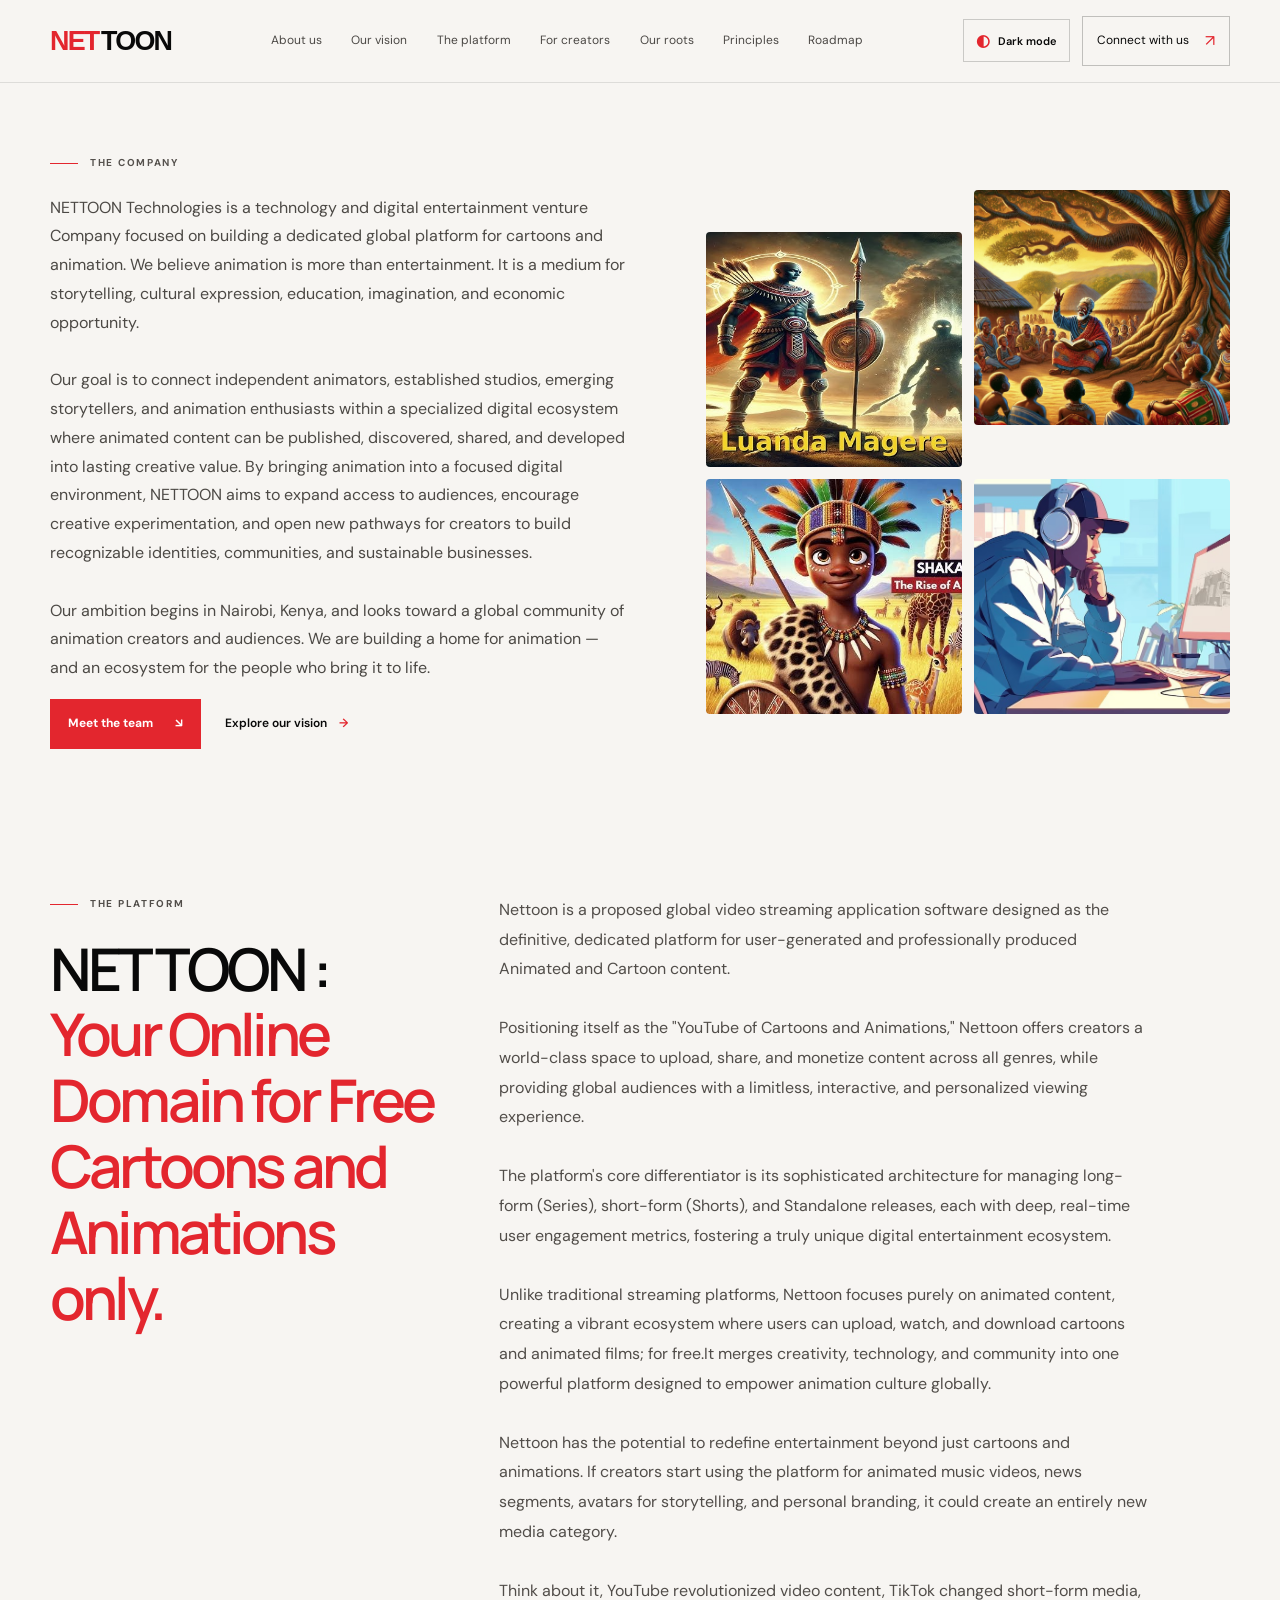
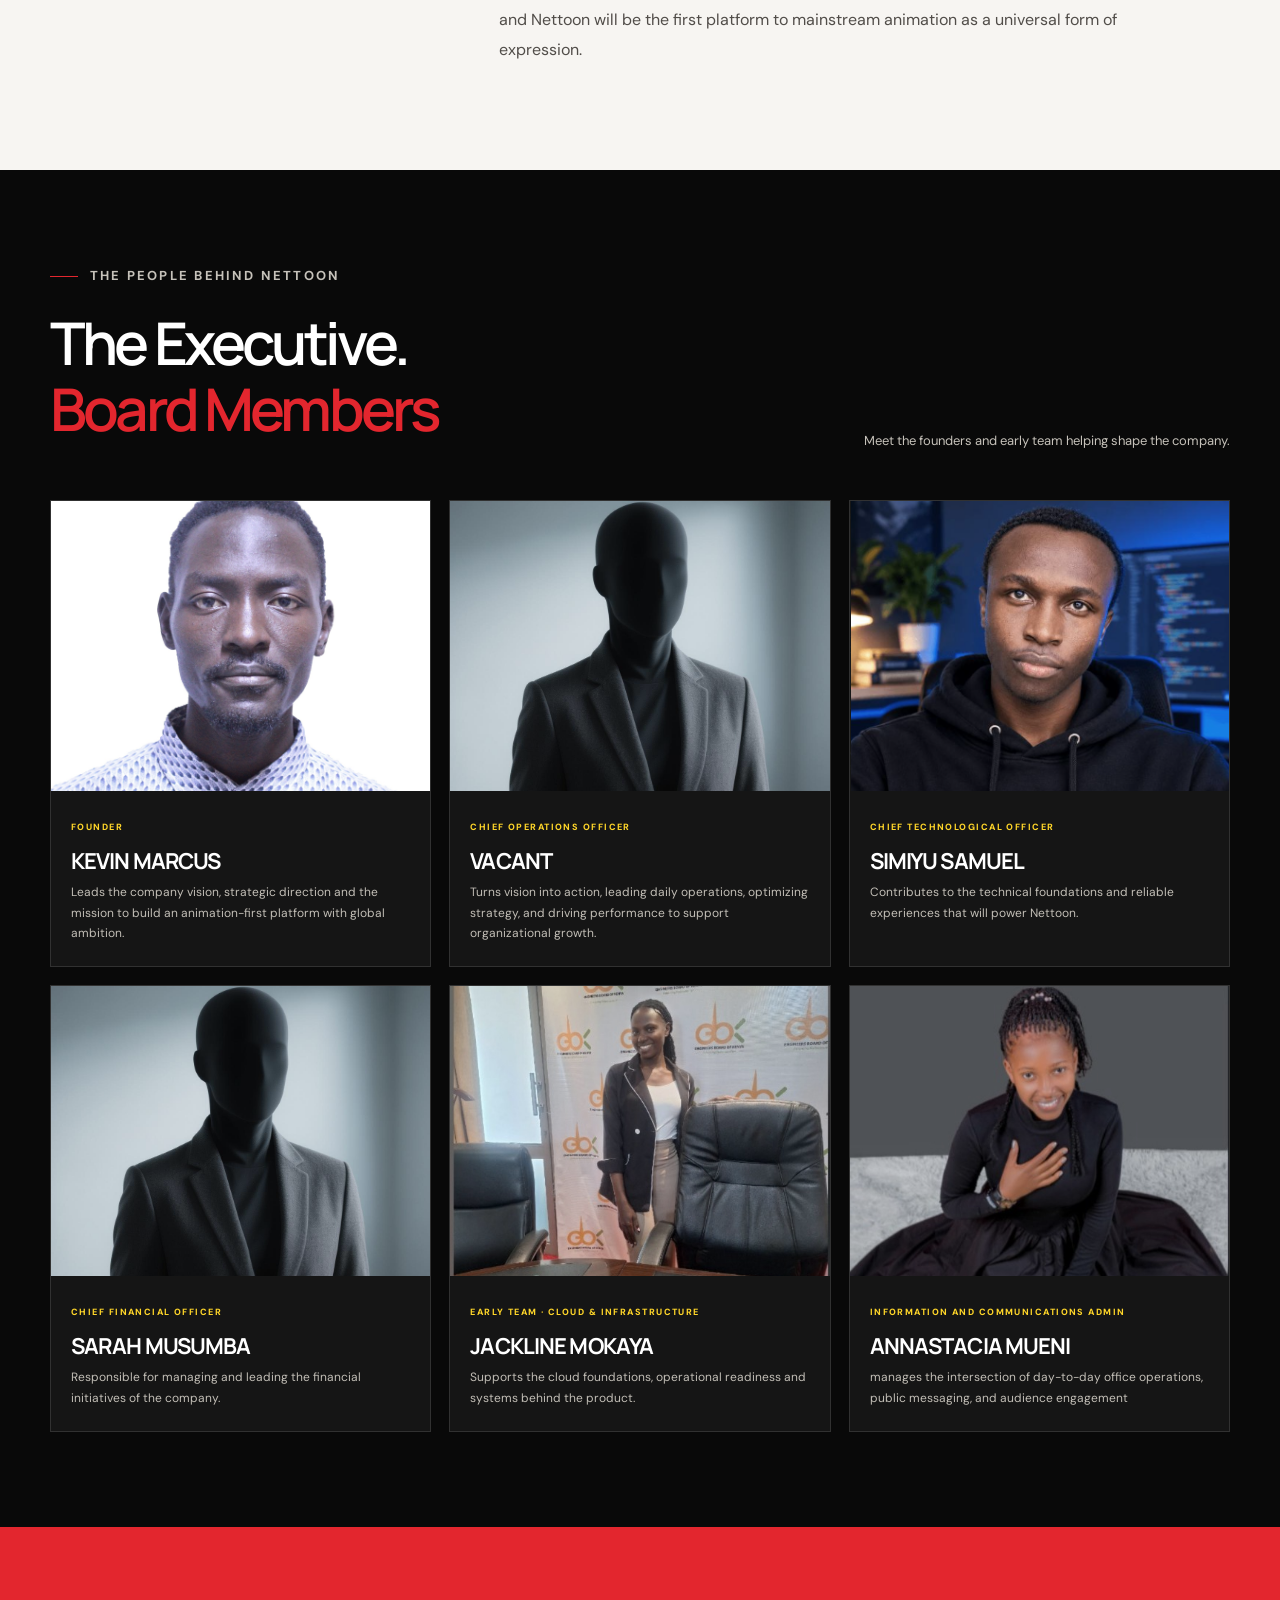
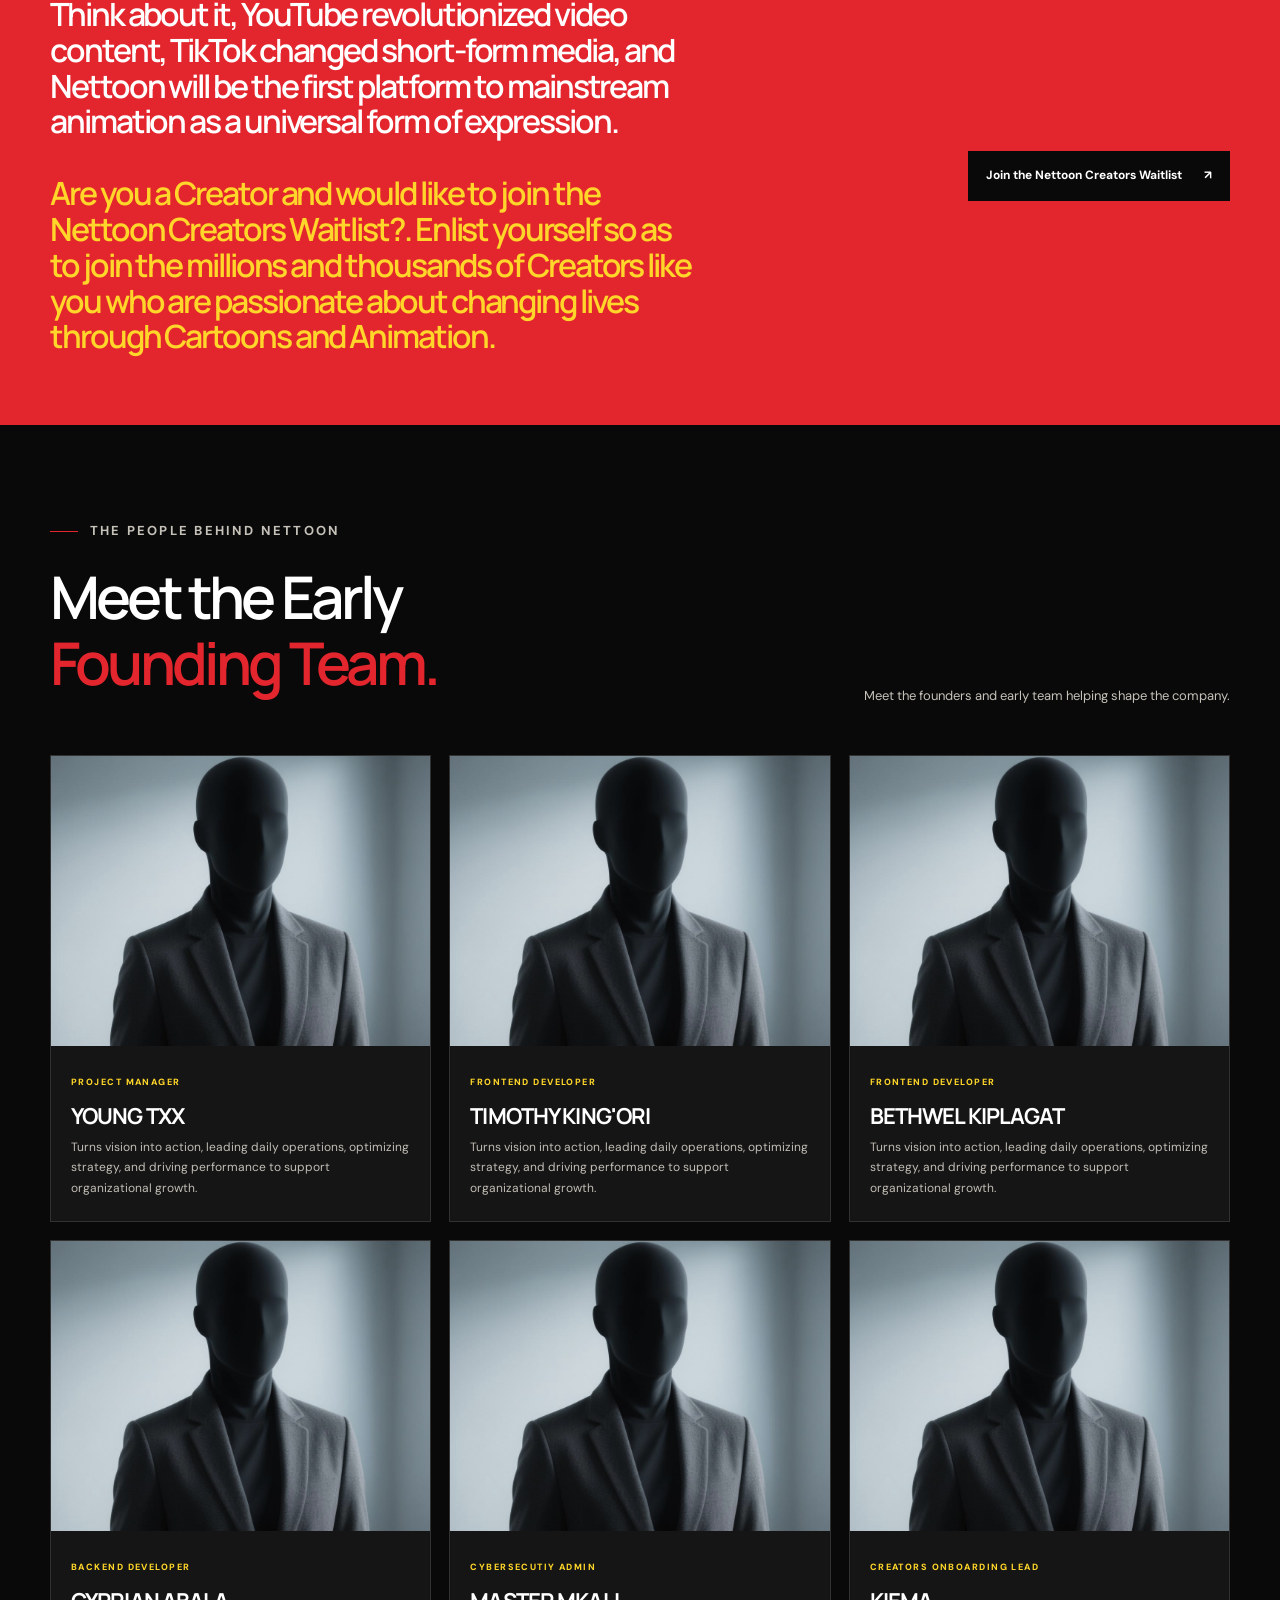
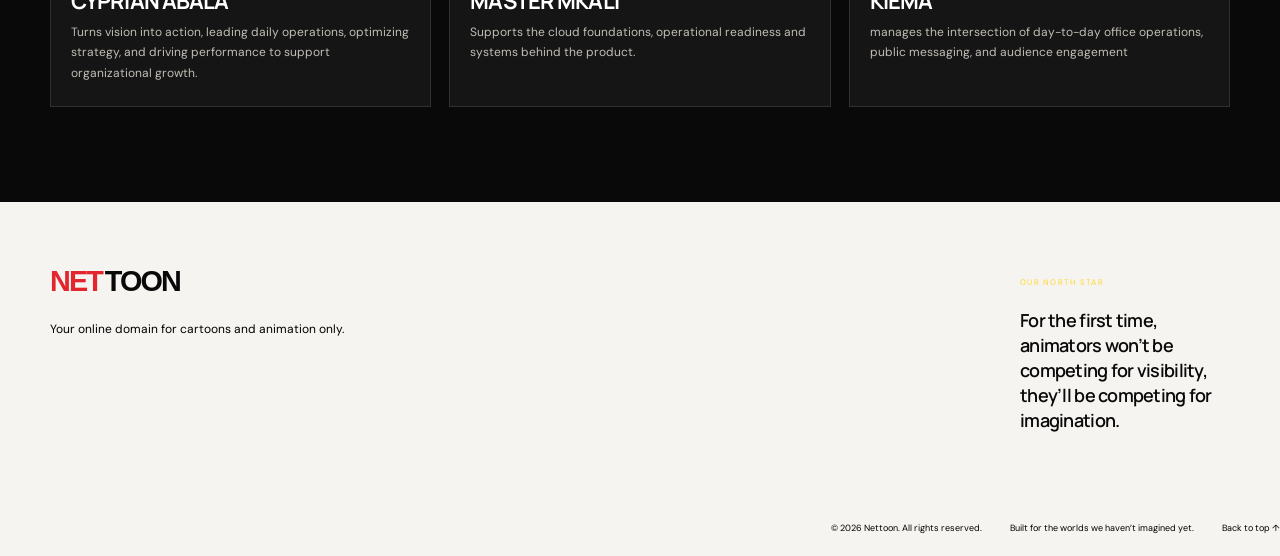
==== about.html @ fab8f6b6 "Add files via upload" ====
<!DOCTYPE html>
<html lang="en" data-theme="light">
<head>
    <meta charset="UTF-8">
    <meta name="viewport" content="width=device-width, initial-scale=1.0">
    <meta name="theme-color" content="#f7f5f2">

    <meta name="description" content="Meet Nettoon: an animation-first company founded in Nairobi, Kenya, with a global ambition and a team building a dedicated home for cartoons and animation.">

    <title>About Us — Nettoon</title>

    <link rel="preconnect" href="https://fonts.googleapis.com">
    <link rel="preconnect" href="https://fonts.gstatic.com" crossorigin>

    <link href="https://fonts.googleapis.com/css2?family=DM+Sans:wght@400;500;600;700&family=Manrope:wght@400;500;600;700;800&display=swap" rel="stylesheet">

    <link rel="stylesheet" href="styles.css">
    <script src="script.js" defer></script>
</head>

<body>

    <a class="skip-link" href="#main">Skip to content</a>

    <header class="site-header" id="top">
        <div class="container nav-wrap">


<a class="brand" href="index.html" aria-label="Nettoon home">
    <span class="brand-word">
        <span class="brand-net">NET</span><span class="brand-toon">TOON</span>
    </span>
</a>


            <button class="menu-toggle" type="button" aria-label="Open navigation" aria-expanded="false" aria-controls="primary-nav">
                <span></span>
                <span></span>
            </button>

            <nav class="primary-nav" id="primary-nav" aria-label="Main navigation">
                <a href="about.html">About us</a>
                <a href="vision.html">Our vision</a>
                <a href="platform.html">The platform</a>
                <a href="creators.html">For creators</a>
                <a href="roots.html">Our roots</a>
                <a href="principles.html">Principles</a>
                <a href="roadmap.html">Roadmap</a>
            </nav>

            <div class="nav-actions">
                <button class="theme-toggle" type="button" aria-label="Switch to dark mode" title="Switch theme">
                    <span class="theme-icon" aria-hidden="true">◐</span>
                    <span class="theme-label">Dark mode</span>
                </button>

                <a class="nav-cta" href="contact.html">
                    Connect with us <span aria-hidden="true">↗</span>
                </a>
            </div>

        </div>
    </header>

    <main id="main">

        <section class="about-hero">
            <div class="container about-hero-grid">

                <div>
                   <p class="eyebrow eyebrow-dark">
                        <span class="eyebrow-line"></span>The company
                    </p>

                    <h1 style="display:none">
                        NETTOON :
                        <em>Your Online Domain for Free Cartoons and Animations only.</em>
                    </h1>

                    <p class="about-hero-copy">
NETTOON Technologies is a technology and digital entertainment venture Company focused on building a dedicated
 global platform for cartoons and animation.

We believe animation is more than entertainment. It is a medium for storytelling, 
cultural expression, education, imagination, and economic opportunity.
<br><br>
Our goal is to connect independent animators, established studios, emerging storytellers,
 and animation enthusiasts within a specialized digital ecosystem where animated content
  can be published, discovered, shared, and developed into lasting creative value.

By bringing animation into a focused digital environment, NETTOON aims to expand access to
 audiences, encourage creative experimentation, and open new pathways for creators to build
  recognizable identities, communities, and sustainable businesses.
<br><br>
Our ambition begins in Nairobi, Kenya, and looks toward a global community of animation creators
 and audiences.

We are building a home for animation — and an ecosystem for the people who bring it to life.
                    </p>

                    <div class="hero-actions">
                        <a class="button button-primary" href="#team">
                            Meet the team <span aria-hidden="true">↘</span>
                        </a>

                        <a class="text-link" href="vision.html">
                            Explore our vision <span aria-hidden="true">→</span>
                        </a>
                    </div>
                </div>

                <div class="about-photo-mosaic" aria-label="Placeholder images representing the Nettoon team and creative community">

                    <img src="lwanda magere (1).png" alt="Mockup image of a collaborative team meeting">

                    <img src="12 (1).png" alt="Mockup image of creative teammates working together">

                    <img src="images (2).jpeg" alt="Mockup image of a team brainstorming">

                    <img src="IMG-20260404-WA0005.jpg" alt="Mockup image of a team discussion">

                    <span class="about-photo-label" style="display:none">Mockup imagery · replace before launch</span>
                </div>

            </div>
        </section>

        <section class="about-company">
            <div class="container about-company-grid">

                <div>
                    <p class="eyebrow eyebrow-dark">
                        <span class="eyebrow-line"></span>The platform
                    </p>

                  <h2>
                        NETTOON :
                        <em>Your Online Domain for Free Cartoons and Animations only.</em>
                    </h2>
                </div>

                <div>
                    <p class="about-hero-copy">
                        Nettoon is a proposed global video streaming application software designed as the definitive,
                         dedicated platform for user-generated and professionally produced Animated and Cartoon 
                         content.<br><br>
                        Positioning itself as the "YouTube of Cartoons and Animations," Nettoon offers creators 
                        a world-class space to upload, share, and monetize content across all genres, while providing 
                        global audiences with a limitless, interactive, and personalized viewing experience.
                         <br><br>
                        The platform's core differentiator is its sophisticated architecture for managing
                         long-form (Series), short-form (Shorts), and Standalone releases, each with deep,
                          real-time user engagement metrics, fostering a truly unique digital entertainment ecosystem.
                        <br><br>Unlike traditional streaming platforms, Nettoon focuses purely on animated content, 
                        creating a vibrant ecosystem where users can upload, watch, and download cartoons and
                         animated films; for free.It merges creativity, technology, and community into one 
                         powerful platform designed to empower animation culture globally.
                       <br><br>
                        Nettoon has the potential to redefine entertainment beyond just cartoons and animations. 
                        If creators start using the platform for animated music videos, news segments, avatars 
                        for storytelling, and personal branding, it could create an entirely new media category.
                       <br><br>
                        Think about it, YouTube revolutionized video content, TikTok changed short-form media, 
                        and Nettoon will be the first platform to mainstream animation as a universal form of expression.
                    </p>
                </div>

            </div>
        </section>

        <section class="team-section" id="team">
            <div class="container">

                <div class="team-heading">

                    <div>
                        <p class="eyebrow">
                            <span class="eyebrow-line"></span>The people behind Nettoon
                        </p>

                        <h2>
                            The Executive.<br>
                            <em>Board Members</em>
                        </h2>
                    </div>

                    <p>
                        Meet the founders and early team helping shape the company.</p>

                </div>

                <div class="team-grid">

                    <article class="team-card">
                        <img src="IMG-20260209-WA0003.jpg" alt="Placeholder portrait for the founder">

                        <div class="team-card-body">
                            <span class="team-role">Founder</span>
                            <h3>KEVIN MARCUS</h3>
                            <p>
                                Leads the company vision, strategic direction and the mission to build an animation-first platform with global ambition.
                            </p>
                        </div>
                    </article>

                    <article class="team-card">
                        <img src="WhatsApp Image 2026-10-09 at 16.56.58.jpeg" alt="Placeholder portrait for an early team member">

                        <div class="team-card-body">
                            <span class="team-role">CHIEF OPERATIONS OFFICER</span>
                            <h3>VACANT</h3>
                            <p>
                                Turns vision into action, leading daily operations, optimizing strategy, and driving performance to support organizational growth.
                            </p>
                        </div>
                    </article>

                    <article class="team-card">
                        <img src="Nasri.png" alt="Placeholder portrait for an early team member">

                        <div class="team-card-body">
                            <span class="team-role">CHIEF TECHNOLOGICAL OFFICER</span>
                            <h3>SIMIYU SAMUEL</h3>
                            <p>
                           Contributes to the technical foundations and reliable experiences that will power Nettoon.</p>
                        </div>
                    </article>

                    <article class="team-card">
                        <img src="WhatsApp Image 2026-10-09 at 16.56.58.jpeg" alt="Placeholder portrait for an early team member">

                        <div class="team-card-body">
                            <span class="team-role">CHIEF FINANCIAL OFFICER</span>
                            <h3>SARAH MUSUMBA</h3>
                            <p>
                        Responsible for managing and leading the financial initiatives of the company.
                            </p>
                        </div>
                    </article>

                    <article class="team-card">
                        <img src="JACKY.jpeg" alt="Placeholder portrait for an early team member">

                        <div class="team-card-body">
                            <span class="team-role">Early team · Cloud &amp; infrastructure</span>
                            <h3>JACKLINE MOKAYA</h3>
                            <p>
                                Supports the cloud foundations, operational readiness and systems behind the product.
                            </p>
                        </div>
                    </article>

                    <article class="team-card">
                        <img src="ANNASTACIA.jpeg" alt="Placeholder image for a future team member">

                        <div class="team-card-body">
                            <span class="team-role">Information and Communications Admin</span>
                            <h3>ANNASTACIA MUENI</h3>
                            <p>
                            manages the intersection of day-to-day office operations, public messaging, and audience engagement
                             </p>
                        </div>
                    </article>

                </div>

                <p class="team-placeholder-note" style="display:none">
                    Image note: all portrait and collaboration photos are illustrative mockups, not verified photos of Nettoon employees. Replace with approved headshots and biographies, and confirm each person's preferred public title before launch.
                </p>

            </div>
        </section>

        <section class="team-join">
            <div class="container team-join-inner">
                <h2>
                  Think about it, YouTube revolutionized video content,
                   TikTok changed short-form media, and Nettoon will be the first platform to 
                   mainstream animation as a universal form of expression.<br><br> <em>Are you a Creator and would like to join the Nettoon Creators Waitlist?. Enlist yourself so as to join the millions and thousands of Creators like you who are passionate about changing lives through Cartoons and Animation.
</em>
                </h2>

                <a class="button button-dark" href="https://docs.google.com/forms/d/e/1FAIpQLScem9PRuKMZUA6T-oplEKMrw1mG6Xohvdhzs8flEXtQyKen_Q/viewform?fbzx=-8311906572010516406l">
                    Join the Nettoon Creators Waitlist <span aria-hidden="true">↗</span>
                </a>
            </div>
        </section>


        <section class="team-section" id="team">
            <div class="container">

                <div class="team-heading">

                    <div>
                        <p class="eyebrow">
                            <span class="eyebrow-line"></span>The people behind Nettoon
                        </p>

                        <h2>
                            Meet the Early<br>
                            <em>Founding Team.</em>
                        </h2>
                    </div>

                    <p>
                        Meet the founders and early team helping shape the company.</p>

                </div>

                <div class="team-grid">

                    <article class="team-card">
                        <img src="WhatsApp Image 2026-10-09 at 16.56.58.jpeg" alt="Placeholder portrait for the founder">

                        <div class="team-card-body">
                            <span class="team-role">Project Manager</span>
                            <h3>YOUNG TXX</h3>
                            <p>
                                Turns vision into action, leading daily operations, optimizing strategy, and driving performance to support organizational growth.
                            </p>
                        </div>
                    </article>

                    <article class="team-card">
                        <img src="WhatsApp Image 2026-10-09 at 16.56.58.jpeg" alt="Placeholder portrait for an early team member">

                        <div class="team-card-body">
                            <span class="team-role">FRONTEND DEVELOPER</span>
                            <h3>TIMOTHY KING'ORI</h3>
                            <p>
                                Turns vision into action, leading daily operations, optimizing strategy, and driving performance to support organizational growth.
                            </p>
                        </div>
                    </article>

                  <article class="team-card">
                        <img src="WhatsApp Image 2026-10-09 at 16.56.58.jpeg" alt="Placeholder portrait for an early team member">

                        <div class="team-card-body">
                            <span class="team-role">FRONTEND DEVELOPER</span>
                            <h3>BETHWEL KIPLAGAT</h3>
                            <p>
                                Turns vision into action, leading daily operations, optimizing strategy, and driving performance to support organizational growth.
                            </p>
                        </div>
                    </article>

              <article class="team-card">
                        <img src="WhatsApp Image 2026-10-09 at 16.56.58.jpeg" alt="Placeholder portrait for an early team member">

                        <div class="team-card-body">
                            <span class="team-role">BACKEND DEVELOPER</span>
                            <h3>CYPRIAN ABALA</h3>
                            <p>
                                Turns vision into action, leading daily operations, optimizing strategy, and driving performance to support organizational growth.
                            </p>
                        </div>
                    </article>
                    </article>

                    <article class="team-card">
                        <img src="WhatsApp Image 2026-10-09 at 16.56.58.jpeg" alt="Placeholder portrait for an early team member">

                        <div class="team-card-body">
                            <span class="team-role">CYBERSECUTIY ADMIN</span>
                            <h3>MASTER MKALI</h3>
                            <p>
                                Supports the cloud foundations, operational readiness and systems behind the product.
                            </p>
                        </div>
                    </article>

                    <article class="team-card">
                        <img src="WhatsApp Image 2026-10-09 at 16.56.58.jpeg" alt="Placeholder image for a future team member">

                        <div class="team-card-body">
                            <span class="team-role">CREATORS ONBOARDING LEAD</span>
                            <h3>KIEMA</h3>
                            <p>
                            manages the intersection of day-to-day office operations, public messaging, and audience engagement
                             </p>
                        </div>
                    </article>

                </div>

                <p class="team-placeholder-note" style="display:none">
                    Image note: all portrait and collaboration photos are illustrative mockups, not verified photos of Nettoon employees. Replace with approved headshots and biographies, and confirm each person's preferred public title before launch.
                </p>

            </div>
        </section>

    </main>

    <footer class="site-footer">

        <div class="container footer-main">

            <div class="footer-brand-block">

  
<a class="brand brand-footer" href="index.html" aria-label="Nettoon home">
    <span class="brand-word">
        <span class="brand-net">NET</span><span class="brand-toon">TOON</span>
    </span>
</a>


                <p>Your online domain for cartoons and animation only.</p>

                <span class="footer-origin" style="display: none;">Made with ambition in Nairobi, Kenya.</span>

            </div>

     

            <div class="footer-note">
                <span class="footer-note-label">OUR NORTH STAR</span>
                <p>For the first time, animators won’t be competing for visibility,  
                    they’ll be competing for imagination.</p>
             
            </div>

        </div>

        <div class="container footer-bottom">
            <span>© <span id="year"></span> Nettoon. All rights reserved.</span>
            <span>Built for the worlds we haven’t imagined yet.</span>
            <a href="index.html#top">Back to top ↑</a>
        </div>

    </footer>

    <div class="toast" role="status" aria-live="polite" aria-atomic="true"></div>

</body>
</html>
---- styles.css ----
:root {
  --ink: #10110f;
  --ink-soft: #191a17;
  --paper: #f2efe8;
  --paper-deep: #e7e1d6;
  --white: #fbfaf7;
  --muted: #a7a69e;
  --muted-dark: #65645d;
  --clay: #b85f42;
  --clay-light: #d58a65;
  --ochre: #d4a95f;
  --line-dark: rgba(255,255,255,.14);
  --line-light: rgba(16,17,15,.17);
  --font-body: "DM Sans",Arial,sans-serif;
  --font-display: "Manrope",Arial,sans-serif;
  --container: 1180px;
}
* {
  box-sizing: border-box;
}
html {
  scroll-behavior: smooth;
  scroll-padding-top: 88px;
}
body {
  margin: 0;
  background: transparent;
  color: var(--white);
  font-family: var(--font-body);
  font-size: 16px;
  line-height: 1.65;
  -webkit-font-smoothing: antialiased;
}
body.menu-open {
  overflow: hidden;
}
a {
  color: inherit;
  text-decoration: none;
}
button {
  font: inherit;
  cursor: pointer;
}
::selection {
  background: var(--ochre);
  color: var(--ink);
}
.container {
  width: min(var(--container),calc(100% - 56px));
  margin-inline: auto;
}
.section {
  padding: 112px 0;
}
.section-shell {
  position: relative;
  overflow: hidden;
}
.skip-link {
  position: fixed;
  left: 16px;
  top: -80px;
  z-index: 1000;
  background: var(--ochre);
  color: var(--ink);
  padding: 10px 14px;
  border-radius: 4px;
}
.skip-link:focus {
  top: 16px;
}
.site-header {
  position: sticky;
  top: 0;
  z-index: 100;
  background: rgba(16,17,15,.92);
  backdrop-filter: blur(18px);
  border-bottom: 1px solid rgba(255,255,255,.09);
}
.nav-wrap {
  min-height: 82px;
  display: flex;
  align-items: center;
  justify-content: space-between;
  gap: 32px;
}
.brand {
  display: inline-flex;
  align-items: center;
  gap: 10px;
  flex-shrink: 0;
}
.brand-mark {
  width: 34px;
  height: 34px;
  border: 1px solid var(--ochre);
  color: var(--ochre);
  display: grid;
  place-items: center;
  font-family: var(--font-display);
  font-weight: 800;
  font-size: 18px;
  transform: rotate(-7deg);
  border-radius: 9px 2px 9px 2px;
}
.brand-mark span {
  transform: rotate(7deg);
}
.brand-word {
  font: 800 23px/1 var(--font-display);
  letter-spacing: -.08em;
}
.brand-word span {
  color: var(--ochre);
}
.primary-nav {
  display: flex;
  align-items: center;
  justify-content: center;
  gap: clamp(16px,2.3vw,34px);
}
.primary-nav a {
  color: #c8c7c0;
  font-size: 12px;
  transition: color .2s;
}
.primary-nav a:hover,.primary-nav a:focus-visible {
  color: var(--ochre);
}
.nav-cta {
  display: inline-flex;
  align-items: center;
  gap: 16px;
  padding: 11px 14px;
  border: 1px solid rgba(255,255,255,.23);
  font-size: 12px;
  white-space: nowrap;
  transition: background .2s,color .2s,border-color .2s;
}
.nav-cta span {
  color: var(--ochre);
  font-size: 16px;
}
.nav-cta:hover {
  background: var(--ochre);
  color: var(--ink);
  border-color: var(--ochre);
}
.nav-cta:hover span {
  color: var(--ink);
}
.menu-toggle {
  display: none;
}
.eyebrow {
  display: flex;
  align-items: center;
  gap: 12px;
  margin: 0 0 22px;
  color: #c5c3b9;
  font-size: 10px;
  font-weight: 700;
  letter-spacing: .17em;
  text-transform: uppercase;
}
.eyebrow-dark {
  color: #6c6b62;
}
.eyebrow-line {
  display: inline-block;
  width: 28px;
  height: 1px;
  background: var(--ochre);
}
h1,h2,h3,p {
  margin-top: 0;
}
h1,h2 {
  font-family: var(--font-display);
  letter-spacing: -.065em;
  font-weight: 600;
}
h1 {
  font-size: clamp(44px,6.2vw,82px);
  line-height: 1.06;
  margin-bottom: 24px;
  max-width: 760px;
}
h2 {
  font-size: clamp(36px,4.6vw,60px);
  line-height: 1.12;
  margin-bottom: 24px;
}
h1 em,h2 em {
  color: var(--ochre);
  font-style: normal;
}
.section-light h2 em,.section-paper h2 em {
  color: var(--clay);
}
.large-copy {
  font-size: clamp(18px,1.7vw,22px);
  line-height: 1.55;
  letter-spacing: -.025em;
}
.button {
  display: inline-flex;
  align-items: center;
  justify-content: center;
  gap: 22px;
  padding: 14px 18px;
  min-height: 50px;
  font-size: 12px;
  font-weight: 700;
  transition: transform .2s,background .2s,color .2s;
}
.button:hover {
  transform: translateY(-2px);
}
.button-primary {
  background: var(--ochre);
  color: var(--ink);
}
.button-primary:hover {
  background: #e0bb79;
}
.button-dark {
  background: var(--ink);
  color: var(--white);
}
.button-dark:hover {
  background: var(--clay);
}
.text-link {
  display: inline-flex;
  align-items: center;
  gap: 12px;
  font-size: 12px;
  font-weight: 600;
}
.text-link span {
  color: var(--ochre);
  transition: transform .2s;
}
.text-link:hover span {
  transform: translateX(4px);
}
.text-link-dark {
  color: var(--ink);
}
.text-link-dark span {
  color: var(--clay);
}
.underlined-link {
  display: inline-flex;
  gap: 24px;
  padding-bottom: 7px;
  border-bottom: 1px solid var(--ink);
  font-size: 12px;
  font-weight: 700;
}
.underlined-link span {
  color: var(--clay);
}
.hero {
  min-height: 690px;
  display: flex;
  align-items: center;
  background: var(--ink);
}
.hero-grid-pattern {
  position: absolute;
  inset: 0;
  pointer-events: none;
  opacity: .15;
  background-image: linear-gradient(rgba(255,255,255,.08) 1px,transparent 1px),linear-gradient(90deg,rgba(255,255,255,.08) 1px,transparent 1px);
  background-size: 80px 80px;
  mask-image: linear-gradient(90deg,black,transparent 85%);
}
.hero-layout {
  display: grid;
  grid-template-columns: 1.04fr .96fr;
  align-items: center;
  gap: 40px;
  padding-block: 88px 95px;
  position: relative;
  z-index: 1;
}
.hero-copy {
  position: relative;
  z-index: 2;
}
.hero-lede {
  max-width: 520px;
  color: #c0bfb7;
  font-size: 16px;
  line-height: 1.8;
  margin-bottom: 30px;
}
.hero-actions {
  display: flex;
  flex-wrap: wrap;
  align-items: center;
  gap: 24px;
}
.hero-footnote {
  display: flex;
  align-items: center;
  gap: 10px;
  color: #85857d;
  margin-top: 54px;
  font-size: 10px;
  letter-spacing: .04em;
}
.status-dot {
  width: 6px;
  height: 6px;
  border-radius: 50%;
  background: var(--ochre);
  box-shadow: 0 0 0 4px rgba(212,169,95,.12);
}
.footnote-divider {
  color: #4d4e47;
}
.hero-art {
  min-height: 470px;
  position: relative;
  isolation: isolate;
}
.art-orbit {
  position: absolute;
  border: 1px solid rgba(212,169,95,.2);
  border-radius: 50%;
  transform: rotate(-28deg);
}
.orbit-one {
  width: 420px;
  height: 230px;
  top: 95px;
  left: 10px;
}
.orbit-two {
  width: 350px;
  height: 440px;
  top: 10px;
  left: 50px;
  transform: rotate(37deg);
  border-color: rgba(255,255,255,.12);
}
.art-core {
  position: absolute;
  width: 116px;
  height: 116px;
  border-radius: 50%;
  background: var(--ochre);
  color: var(--ink);
  left: 42%;
  top: 38%;
  display: flex;
  flex-direction: column;
  justify-content: center;
  align-items: center;
  box-shadow: 0 0 0 18px rgba(212,169,95,.06),0 0 70px rgba(212,169,95,.13);
  z-index: 2;
}
.art-core span {
  font: 800 35px/.9 var(--font-display);
  letter-spacing: -.09em;
}
.art-core small {
  margin-top: 8px;
  font-size: 7px;
  line-height: 1.3;
  letter-spacing: .12em;
  text-align: center;
}
.art-card {
  position: absolute;
  width: 175px;
  height: 190px;
  padding: 13px;
  background: #24241f;
  border: 1px solid rgba(255,255,255,.15);
  box-shadow: 0 20px 50px rgba(0,0,0,.25);
}
.art-card-one {
  top: 15px;
  left: 0;
  transform: rotate(-8deg);
}
.art-card-two {
  top: 120px;
  right: 0;
  transform: rotate(7deg);
  background: #33312a;
}
.art-card-three {
  bottom: 15px;
  left: 20%;
  transform: rotate(4deg);
  background: #9b4d35;
}
.art-index {
  font-size: 8px;
  letter-spacing: .14em;
  color: #c8c5b9;
}
.art-card-label {
  position: absolute;
  left: 13px;
  bottom: 12px;
  font-size: 10px;
  font-weight: 600;
}
.shape-sun {
  width: 64px;
  height: 64px;
  border-radius: 50%;
  background: var(--clay-light);
  margin: 17px auto 0;
}
.shape-horizon {
  height: 32px;
  background: var(--ochre);
  clip-path: polygon(0 100%,0 70%,25% 15%,45% 65%,65% 5%,100% 70%,100% 100%);
  margin-top: -2px;
}
.shape-face {
  width: 78px;
  height: 83px;
  margin: 16px auto 0;
  border-radius: 45% 45% 38% 38%;
  background: #d9ad7a;
  position: relative;
  transform: rotate(-5deg);
}
.shape-face i {
  position: absolute;
  top: 31px;
  left: 22px;
  width: 5px;
  height: 7px;
  border-radius: 50%;
  background: #27251f;
}
.shape-face i:nth-child(2) {
  left: 52px;
}
.shape-face b {
  position: absolute;
  top: 51px;
  left: 33px;
  width: 17px;
  height: 7px;
  border-bottom: 2px solid #27251f;
  border-radius: 50%;
}
.shape-frame {
  width: 95px;
  height: 68px;
  margin: 16px auto 0;
  border: 1px solid rgba(255,255,255,.65);
  display: grid;
  place-items: center;
  background: rgba(16,17,15,.16);
}
.shape-frame span {
  font-size: 24px;
  color: var(--white);
}
.art-caption {
  position: absolute;
  bottom: -22px;
  left: 12px;
  display: flex;
  align-items: center;
  gap: 10px;
  font-size: 8px;
  letter-spacing: .15em;
  color: #89877d;
}
.caption-line {
  display: inline-block;
  height: 1px;
  width: 25px;
  background: var(--ochre);
}
.hero-bottom-rule {
  position: absolute;
  bottom: 0;
  left: 0;
  width: 100%;
  height: 1px;
  background: var(--line-dark);
}
.ticker {
  overflow: hidden;
  background: var(--ochre);
  color: var(--ink);
  white-space: nowrap;
}
.ticker-track {
  display: flex;
  justify-content: space-around;
  align-items: center;
  gap: 32px;
  min-width: max-content;
  padding: 13px 24px;
  font: 700 10px/1 var(--font-display);
  letter-spacing: .13em;
  text-transform: uppercase;
}
.ticker-track b {
  font-size: 16px;
  font-weight: 400;
}
.section-light {
  background: var(--paper);
  color: var(--ink);
}
.split-layout {
  display: grid;
  grid-template-columns: 1.05fr .95fr;
  gap: 100px;
  align-items: start;
}
.split-layout h2 {
  max-width: 580px;
}
.vision-copy {
  padding-top: 33px;
  color: #57564f;
}
.vision-copy .large-copy {
  color: var(--ink);
}
.vision-copy>p:not(.large-copy) {
  max-width: 490px;
  margin-bottom: 25px;
}
.vision-copy .underlined-link {
  margin-top: 10px;
}
.section-ink {
  background: var(--ink);
  color: var(--white);
}
.section-heading {
  margin-bottom: 50px;
}
.section-heading h2 {
  margin-bottom: 0;
}
.section-heading-row {
  display: flex;
  align-items: end;
  justify-content: space-between;
  gap: 60px;
}
.heading-aside {
  color: #a5a49b;
  max-width: 330px;
  font-size: 13px;
  line-height: 1.8;
  margin-bottom: 5px;
}
.platform-grid {
    display: grid;
    grid-template-columns: repeat(3, minmax(0, 1fr));
    column-gap: 24px;
    row-gap: 24px;
    border: none;
}
.platform-card {
  position: relative;
  padding: 28px 22px 26px;
  min-height: 390px;
  border-right: 1px solid var(--line-dark);
  display: flex;
  flex-direction: column;
  align-items: flex-start;
}
.platform-card:first-child {
  border-left: 1px solid var(--line-dark);
}
.card-number {
  color: var(--ochre);
  font-size: 10px;
  letter-spacing: .12em;
}
.card-graphic {
  position: relative;
  width: 100%;
  height: 132px;
  margin: 16px 0 23px;
  overflow: hidden;
}
.platform-card h3 {
  font: 600 20px/1.3 var(--font-display);
  letter-spacing: -.04em;
  margin-bottom: 12px;
}
.platform-card p {
  color: #a9a89f;
  font-size: 12px;
  line-height: 1.8;
  margin-bottom: 24px;
}
.card-tag {
  margin-top: auto;
  padding-top: 10px;
  border-top: 1px solid var(--line-dark);
  width: 100%;
  color: #c8c5b9;
  font-size: 9px;
  letter-spacing: .12em;
  text-transform: uppercase;
}
.graphic-discover {
  background: #23231f;
}
.graphic-ring {
  position: absolute;
  width: 120px;
  height: 120px;
  border: 1px solid var(--ochre);
  border-radius: 50%;
  left: 50%;
  top: 4px;
  transform: translateX(-50%);
}
.graphic-ring:before,.graphic-ring:after {
  content: "";
  position: absolute;
  border: 1px solid rgba(212,169,95,.55);
  border-radius: 50%;
  inset: 15px;
}
.graphic-ring:after {
  inset: 32px;
}
.graphic-dot {
  position: absolute;
  width: 18px;
  height: 18px;
  border-radius: 50%;
  background: var(--clay-light);
  left: 48%;
  top: 45%;
}
.graphic-line {
  position: absolute;
  width: 100px;
  height: 1px;
  background: rgba(255,255,255,.4);
  top: 50%;
  left: 10%;
  transform: rotate(-35deg);
}
.graphic-series {
  display: flex;
  gap: 7px;
  align-items: center;
  justify-content: center;
  background: #292923;
}
.graphic-series span {
  width: 24px;
  height: 82px;
  background: var(--clay);
  transform: skewY(-14deg);
}
.graphic-series span:nth-child(2) {
  height: 106px;
  background: var(--ochre);
}
.graphic-series span:nth-child(3) {
  height: 65px;
  background: #7f8b6c;
}
.graphic-series span:nth-child(4) {
  height: 92px;
  background: #c8b9a0;
}
.graphic-community {
  background: #23231f;
}
.community-node {
  position: absolute;
  width: 33px;
  height: 33px;
  border-radius: 50%;
  border: 1px solid var(--ochre);
  background: #35342b;
  z-index: 1;
}
.node-a {
  top: 15px;
  left: 18%;
}
.node-b {
  top: 65px;
  left: 45%;
  background: var(--clay);
  border-color: var(--clay-light);
}
.node-c {
  top: 18px;
  right: 14%;
}
.community-connector {
  position: absolute;
  top: 44px;
  left: 25%;
  width: 55%;
  height: 40px;
  border-top: 1px solid #827c66;
  border-left: 1px solid #827c66;
  border-right: 1px solid #827c66;
}
.graphic-create {
  background: #23231f;
}
.create-slab {
  position: absolute;
  width: 72px;
  height: 83px;
  border: 1px solid var(--ochre);
  transform: skewY(-28deg) rotate(20deg);
}
.slab-a {
  left: 13%;
  top: 17px;
  background: rgba(212,169,95,.13);
}
.slab-b {
  left: 34%;
  top: 29px;
  background: rgba(184,95,66,.42);
  border-color: var(--clay-light);
}
.slab-c {
  left: 55%;
  top: 40px;
  background: rgba(127,139,108,.25);
  border-color: #9aa184;
}
.section-note {
  margin: 18px 0 0;
  color: #77776f;
  font-size: 10px;
}
.section-paper {
  background: var(--paper);
  color: var(--ink);
}
.creator-layout {
  display: grid;
  grid-template-columns: .9fr 1.1fr;
  align-items: center;
  gap: 100px;
}
.creator-visual {
  min-height: 510px;
  position: relative;
  overflow: hidden;
  background: #d8d0c1;
  color: var(--ink);
  padding: 28px;
}
.creator-grid {
  position: absolute;
  inset: 0;
  opacity: .4;
  background-image: linear-gradient(rgba(16,17,15,.14) 1px,transparent 1px),linear-gradient(90deg,rgba(16,17,15,.14) 1px,transparent 1px);
  background-size: 35px 35px;
}
.creator-big-type {
  position: absolute;
  z-index: 1;
  left: 28px;
  top: 110px;
  font: 800 clamp(56px,6vw,88px)/.92 var(--font-display);
  letter-spacing: -.09em;
}
.creator-big-type span {
  color: var(--clay);
}
.creator-stamp {
  position: absolute;
  width: 130px;
  height: 130px;
  border: 1px solid var(--ink);
  border-radius: 50%;
  right: 24px;
  top: 30px;
  display: flex;
  flex-direction: column;
  align-items: center;
  justify-content: center;
  gap: 3px;
  transform: rotate(12deg);
  font-size: 8px;
  letter-spacing: .12em;
}
.creator-stamp b {
  color: var(--clay);
  font-size: 35px;
  font-weight: 400;
  line-height: 1.1;
}
.creator-bottom-label {
  position: absolute;
  bottom: 22px;
  left: 28px;
  font-size: 9px;
  font-weight: 700;
  letter-spacing: .14em;
}
.creator-copy .large-copy {
  color: var(--ink);
}
.creator-copy>p:not(.eyebrow) {
  color: #5c5b54;
}
.check-list {
  list-style: none;
  padding: 0;
  margin: 30px 0 32px;
  border-top: 1px solid var(--line-light);
}
.check-list li {
  display: flex;
  gap: 18px;
  padding: 12px 0;
  border-bottom: 1px solid var(--line-light);
  font-size: 12px;
  font-weight: 600;
}
.check-list li span {
  color: var(--clay);
  font-size: 10px;
}
.section-terracotta {
  background: var(--clay);
  color: var(--white);
}
.roots-layout {
  display: grid;
  grid-template-columns: 1fr .9fr;
  gap: 90px;
  align-items: center;
}
.roots-copy h2 em {
  color: #f0c98a;
}
.roots-copy>p:not(.eyebrow) {
  color: rgba(255,255,255,.82);
  max-width: 550px;
}
.roots-copy .large-copy {
  color: var(--white);
}
.roots-art {
  position: relative;
  min-height: 430px;
  overflow: hidden;
  background: #8e462f;
  border: 1px solid rgba(255,255,255,.22);
}
.roots-sun {
  position: absolute;
  width: 220px;
  height: 220px;
  border-radius: 50%;
  background: var(--ochre);
  top: 50px;
  left: 50%;
  transform: translateX(-50%);
}
.roots-pattern {
  position: absolute;
  width: 120%;
  height: 100px;
  left: -10%;
  border-block: 1px solid rgba(16,17,15,.6);
  background: repeating-linear-gradient(135deg,transparent 0 16px,rgba(16,17,15,.5) 17px 18px,transparent 19px 33px);
}
.pattern-one {
  top: 55px;
  transform: rotate(17deg);
}
.pattern-two {
  top: 165px;
  transform: rotate(-14deg);
}
.pattern-three {
  top: 265px;
  transform: rotate(8deg);
}
.roots-label {
  position: absolute;
  bottom: 18px;
  left: 18px;
  right: 18px;
  display: flex;
  gap: 12px;
  align-items: center;
  justify-content: center;
  padding-top: 12px;
  border-top: 1px solid rgba(255,255,255,.35);
  font-size: 9px;
  letter-spacing: .18em;
}
.roots-label i {
  color: var(--ochre);
  font-style: normal;
}
.principles-grid {
  display: grid;
  grid-template-columns: repeat(4,1fr);
  border-top: 1px solid var(--line-light);
  border-bottom: 1px solid var(--line-light);
}
.principle {
  padding: 26px 22px 25px 0;
  margin-right: 22px;
  border-right: 1px solid var(--line-light);
}
.principle:last-child {
  border-right: 0;
  margin-right: 0;
}
.principle-index {
  color: var(--clay);
  font-size: 9px;
  font-weight: 700;
  letter-spacing: .15em;
}
.principle h3 {
  font: 700 19px/1.3 var(--font-display);
  letter-spacing: -.04em;
  margin: 30px 0 12px;
}
.principle p {
  color: #5e5d56;
  font-size: 12px;
  line-height: 1.8;
  margin-bottom: 0;
}
.roadmap-layout {
  display: grid;
  grid-template-columns: .85fr 1.15fr;
  gap: 100px;
}
.roadmap-intro {
  color: #aaa99f;
  max-width: 390px;
  font-size: 14px;
  line-height: 1.85;
  margin-top: 30px;
}
.roadmap-list {
  border-top: 1px solid var(--line-dark);
}
.roadmap-list article {
  display: grid;
  grid-template-columns: 35px 1fr auto;
  gap: 20px;
  align-items: start;
  padding: 23px 0;
  border-bottom: 1px solid var(--line-dark);
}
.roadmap-step {
  color: var(--ochre);
  font-size: 10px;
  padding-top: 4px;
}
.roadmap-list h3 {
  font: 600 17px/1.4 var(--font-display);
  margin-bottom: 5px;
  letter-spacing: -.03em;
}
.roadmap-list p {
  color: #a6a59b;
  font-size: 12px;
  margin-bottom: 0;
}
.roadmap-state {
  color: #8e8d83;
  font-size: 8px;
  letter-spacing: .13em;
  padding-top: 6px;
  white-space: nowrap;
}
.roadmap-disclaimer {
  margin-top: 24px;
  color: #73736b;
  font-size: 10px;
}
.connect-layout {
  display: grid;
  grid-template-columns: 1fr .8fr;
  gap: 100px;
  align-items: center;
}
.connect-layout>div:first-child>p:not(.eyebrow) {
  max-width: 520px;
  color: #5c5b54;
}
.connect-panel {
  padding: 26px;
  border: 1px solid var(--line-light);
  background: rgba(255,255,255,.24);
}
.connect-panel-top {
  display: flex;
  justify-content: space-between;
  gap: 12px;
  padding-bottom: 15px;
  border-bottom: 1px solid var(--line-light);
  font-size: 8px;
  letter-spacing: .13em;
  color: #65645d;
}
.connect-panel>p:not(.small-note) {
  margin: 25px 0 16px;
  font-size: 13px;
  color: #5d5b54;
}
.contact-email {
  display: flex;
  justify-content: space-between;
  align-items: center;
  padding: 13px 0;
  border-bottom: 1px solid var(--ink);
  font: 700 clamp(18px,2vw,24px)/1.4 var(--font-display);
  letter-spacing: -.04em;
}
.contact-email span {
  color: var(--clay);
}
.small-note {
  font-size: 10px;
  line-height: 1.6;
  color: #77766e;
  margin: 14px 0 0;
}
.connect-rule {
  height: 1px;
  background: var(--line-light);
  margin: 26px 0 18px;
}
.site-footer {
  background: var(--ink);
  color: b;
  padding: 65px 0 20px;
}
.footer-main {
  display: grid;
  grid-template-columns: 1.4fr .65fr .65fr .9fr;
  gap: 50px;
  padding-bottom: 55px;
}
.brand-footer .brand-mark {
  width: 31px;
  height: 31px;
}
.brand-footer .brand-word {
  font-size: 21px;
}
.footer-brand-block>p {
  margin: 20px 0 7px;
  color:black;
  font-size: 12px;
}

html[data-theme="dark"] .footer-brand-block>p {
   color: #aaa99f;
}

.footer-origin {
  color:black;
  font-size: 10px;
}

html[data-theme="dark"] .footer-origin {
  color: #686960;
}


.footer-links-group {
  display: flex;
  flex-direction: column;
  align-items: flex-start;
  gap: 9px;
}
.footer-links-group h3 {
  margin: 4px 0 12px;
  color:black;
  font-size: 9px;
  font-weight: 700;
  letter-spacing: .16em;
  text-transform: uppercase;
}

html[data-theme="dark"] .footer-links-group h3  {
  color: #88877e;
}


.footer-links-group a {
  color:black;
  font-size: 11px;
  transition: color .2s;
}

html[data-theme="dark"] .footer-links-group a  {
  color: #c0bfb7;
}

.footer-links-group a:hover {
  color: var(--ochre);
}
.footer-note {
  position: relative;
  border-left: 1px solid var(--line-dark);
  padding-left: 24px;
}
.footer-note-label {
  color: black;
  font-size: 8px;
  letter-spacing: .16em;
}

html[data-theme="dark"] .footer-note-label {
  color: var(--ochre);
}

.footer-note p {
  max-width: 210px;
  margin: 14px 0;
  font: 600 18px/1.4 var(--font-display);
  letter-spacing: -.04em;
}
.footer-symbol {
  color: var(--clay-light);
  font-size: 22px;
}
.footer-bottom {
  display: flex;
  align-items: center;
  justify-content: space-between;
  gap: 20px;
  padding-top: 18px;
  border-top: 1px solid var(--line-dark);
  color: black;
  font-size: 9px;
}
.footer-bottom a {
  color: black;
}
.footer-bottom a:hover {
  color: var(--ochre);
}
.toast {
  position: fixed;
  right: 20px;
  bottom: 20px;
  z-index: 200;
  max-width: min(380px,calc(100vw - 40px));
  padding: 13px 16px;
  background: var(--ochre);
  color: var(--ink);
  font-size: 12px;
  font-weight: 600;
  box-shadow: 0 12px 30px rgba(0,0,0,.25);
  opacity: 0;
  transform: translateY(10px);
  pointer-events: none;
  transition: opacity .2s,transform .2s;
}
.toast.is-visible {
  opacity: 1;
  transform: translateY(0);
}
@media (max-width:1000px) {
  .primary-nav {
    gap: 16px;
  }
  .primary-nav a {
    font-size: 11px;
  }
  .hero-layout {
    gap: 20px;
  }
  .hero-art {
    transform: scale(.92);
    transform-origin: center;
  }
  .split-layout,.creator-layout,.roots-layout,.roadmap-layout,.connect-layout {
    gap: 55px;
  }
  .platform-card {
    padding-inline: 16px;
  }
  .platform-card h3 {
    font-size: 18px;
  }
  .footer-main {
    gap: 30px;
  }
}
@media (max-width:760px) {
  .container {
    width: min(100% - 36px,var(--container));
  }
  .section {
    padding: 78px 0;
  }
  .nav-wrap {
    min-height: 70px;
    gap: 14px;
  }
  .brand-word {
    font-size: 21px;
  }
  .nav-cta {
    margin-left: auto;
    padding: 9px 10px;
    gap: 8px;
    font-size: 10px;
  }
  .menu-toggle {
    display: flex;
    width: 38px;
    height: 38px;
    flex-direction: column;
    align-items: center;
    justify-content: center;
    gap: 6px;
    border: 1px solid var(--line-dark);
    background: transparent;
    color: white;
    order: 3;
  }
  .menu-toggle span {
    width: 16px;
    height: 1px;
    background: var(--white);
    transition: transform .2s;
  }
  .menu-toggle[aria-expanded=true] span:first-child {
    transform: translateY(3.5px) rotate(45deg);
  }
  .menu-toggle[aria-expanded=true] span:last-child {
    transform: translateY(-3.5px) rotate(-45deg);
  }
  .primary-nav {
    display: none;
    position: absolute;
    top: 69px;
    left: 0;
    right: 0;
    padding: 20px 22px 26px;
    background: #10110f;
    border-bottom: 1px solid var(--line-dark);
    flex-direction: column;
    align-items: stretch;
    gap: 0;
  }
  .primary-nav.is-open {
    display: flex;
  }
  .primary-nav a {
    padding: 13px 0;
    border-bottom: 1px solid var(--line-dark);
    font-size: 13px;
  }
  .hero {
    min-height: auto;
  }
  .hero-layout {
    grid-template-columns: 1fr;
    padding-block: 70px 55px;
  }
  h1 {
    font-size: clamp(42px,11vw,68px);
  }
  .hero-lede {
    font-size: 14px;
  }
  .hero-footnote {
    margin-top: 34px;
    flex-wrap: wrap;
  }
  .hero-art {
    min-height: 390px;
    width: 100%;
    max-width: 460px;
    margin: 5px auto 0;
    transform: scale(.88);
    transform-origin: top center;
    margin-bottom: -35px;
  }
  .split-layout,.creator-layout,.roots-layout,.roadmap-layout,.connect-layout {
    grid-template-columns: 1fr;
    gap: 30px;
  }
  .vision-copy {
    padding-top: 0;
  }
  .section-heading-row {
    display: block;
  }
  .heading-aside {
    margin-top: 22px;
  }
  .platform-grid {
    grid-template-columns: repeat(2,1fr);
  }
  .platform-card {
    min-height: 365px;
    border-bottom: 1px solid var(--line-dark);
  }
  .platform-card:nth-child(odd) {
    border-left: 1px solid var(--line-dark);
  }
  .platform-card:nth-child(even) {
    border-right: 1px solid var(--line-dark);
  }
  .platform-card:nth-child(3),.platform-card:nth-child(4) {
    border-bottom: 0;
  }
  .creator-visual {
    min-height: 400px;
  }
  .creator-big-type {
    font-size: clamp(58px,14vw,85px);
  }
  .roots-art {
    min-height: 350px;
  }
  .principles-grid {
    grid-template-columns: repeat(2,1fr);
  }
  .principle {
    min-height: 220px;
    padding: 22px 18px 22px 0;
    margin-right: 18px;
    border-bottom: 1px solid var(--line-light);
  }
  .principle:nth-child(2) {
    border-right: 0;
    margin-right: 0;
  }
  .principle:nth-child(3),.principle:nth-child(4) {
    border-bottom: 0;
  }
  .principle h3 {
    margin-top: 20px;
  }
  .roadmap-list article {
    grid-template-columns: 25px 1fr;
    gap: 12px;
  }
  .roadmap-state {
    grid-column: 2;
    padding-top: 0;
  }
  .footer-main {
    grid-template-columns: repeat(2,1fr);
    gap: 35px 25px;
  }
  .footer-brand-block {
    grid-column: 1/-1;
  }
  .footer-note {
    padding-left: 16px;
  }
  .footer-bottom {
    align-items: flex-start;
    flex-direction: column;
    gap: 8px;
  }
}
@media (max-width:420px) {
  .container {
    width: calc(100% - 28px);
  }
  .nav-cta {
    display: none;
  }
  .menu-toggle {
    margin-left: auto;
  }
  .hero-art {
    margin-left: -10px;
    width: calc(100% + 20px);
    transform: scale(.78);
    margin-bottom: -65px;
  }
  .hero-actions {
    align-items: flex-start;
    flex-direction: column;
    gap: 18px;
  }
  .platform-card {
    padding: 20px 12px;
    min-height: 370px;
  }
  .platform-card h3 {
    font-size: 16px;
  }
  .platform-card p {
    font-size: 11px;
  }
  .card-graphic {
    height: 105px;
  }
  .connect-panel {
    padding: 18px;
  }
  .connect-panel-top {
    flex-direction: column;
    gap: 4px;
  }
}
@media (prefers-reduced-motion:reduce) {
  *,*::before,*::after {
    scroll-behavior: auto !important;
    animation-duration: .01ms !important;
    animation-iteration-count: 1 !important;
    transition-duration: .01ms !important;
  }
}
/*NETTOON BRAND SYSTEM — light: red/black; dark: red/yellow*/
:root {
  --brand-red: #e3262e;
  --brand-yellow: #ffd629;
  --ink: #090909;
  --ink-soft: #171717;
  --paper: #f7f5f2;
  --paper-deep: #ece8e2;
  --white: #fffdf9;
  --muted: #77736f;
  --muted-dark: #484542;
  --clay: var(--brand-red);
  --clay-light: #ff5a5f;
  --ochre: var(--brand-red);
  --line-dark: rgba(255,255,255,.16);
  --line-light: rgba(0,0,0,.16);
  color-scheme: light;
}
body {
  background: transparent;
  color: #090909;
  transition: background .25s,color .25s;
}
.site-header {
  background: rgba(247,245,242,.94);
  border-bottom-color: rgba(0,0,0,.1);
}
.brand-mark {
  border-color: var(--brand-red);
  color: var(--brand-red);
}
.brand-word span {
  color: var(--brand-red);
}
.primary-nav a {
  color: #4b4845;
}
.primary-nav a:hover,.primary-nav a:focus-visible {
  color: var(--brand-red);
}
.nav-cta {
  border-color: rgba(0,0,0,.22);
}
.nav-cta span {
  color: var(--brand-red);
}
.nav-cta:hover {
  background: var(--brand-red);
  color: #fff;
}
.nav-cta:hover span {
  color: #fff;
}
.eyebrow {
  color: #55514d;
}
.eyebrow-dark {
  color: #55514d;
}
.eyebrow-line {
  background: var(--brand-red);
}
h1 em,h2 em,.section-light h2 em,.section-paper h2 em {
  color: var(--brand-red);
}
.button-primary {
  background: var(--brand-red);
  color: #fff;
}
.button-primary:hover {
  background: #c91820;
}
.button-dark {
  background: #090909;
  color: #fff;
}
.button-dark:hover {
  background: var(--brand-red);
}
.text-link span,.underlined-link span {
  color: var(--brand-red);
}
.hero {
  background: var(--paper);
  color: #090909;
}
.hero-grid-pattern {
  opacity: .09;
}
.hero-art .art-core {
  background: var(--brand-red);
}
.ticker {
  background: var(--brand-red);
  color: #fff;
}
.ticker b {
  color: var(--brand-yellow);
}
.section-ink {
  background: #090909;
  color: #fff;
}
.card-number,.card-tag {
  color: var(--brand-yellow);
}
.graphic-ring {
  border-color: var(--brand-red);
}
.graphic-dot {
  background: var(--brand-red);
}
.section-terracotta {
  background: var(--brand-red);
}
.roots-copy h2 em {
  color: var(--brand-yellow);
}
.roots-sun {
  background: var(--brand-yellow);
}
.roots-label i {
  color: var(--brand-yellow);
}
.principle-index,.check-list li span,.creator-big-type span,.creator-stamp b {
  color: var(--brand-red);
}
.site-footer {
  background: #090909;
}
.footer-note-label {
  color: var(--brand-yellow);
}
.footer-links-group a:hover,.footer-bottom a:hover {
  color: var(--brand-yellow);
}
.nav-actions {
  display: flex;
  align-items: center;
  gap: 12px;
}
.theme-toggle {
  display: inline-flex;
  align-items: center;
  gap: 8px;
  border: 1px solid rgba(0,0,0,.18);
  background: transparent;
  color: inherit;
  padding: 10px 12px;
  font: 600 11px var(--font-body);
  cursor: pointer;
  white-space: nowrap;
}
.theme-icon {
  font-size: 16px;
  color: var(--brand-red);
}
/*Dark mode: red and yellow accents against a near-black canvas.*/
html[data-theme="dark"] {
  color-scheme: dark;
  --ink: #090909;
  --ink-soft: #171717;
  --paper: #111110;
  --paper-deep: #1c1b19;
  --white: #f9f7ef;
  --muted: #b8b3a8;
  --muted-dark: #d0cabe;
  --clay: var(--brand-red);
  --clay-light: var(--brand-yellow);
  --ochre: var(--brand-yellow);
  --line-dark: rgba(255,255,255,.16);
  --line-light: rgba(255,255,255,.16);
}
html[data-theme="dark"] body {
  background: transparent;
  color: #f9f7ef;
}
html[data-theme="dark"] .site-header {
  background: rgba(9,9,9,.94);
  border-bottom-color: rgba(255,255,255,.1);
}
html[data-theme="dark"] .primary-nav a {
  color: #dedbd3;
}
html[data-theme="dark"] .primary-nav a:hover {
  color: var(--brand-yellow);
}
html[data-theme="dark"] .nav-cta {
  border-color: rgba(255,255,255,.25);
}
html[data-theme="dark"] .nav-cta span {
  color: var(--brand-yellow);
}
html[data-theme="dark"] .nav-cta:hover {
  background: var(--brand-red);
  color: #fff;
}
html[data-theme="dark"] .theme-toggle {
  border-color: rgba(255,255,255,.25);
  color: #f9f7ef;
}
html[data-theme="dark"] .theme-icon {
  color: var(--brand-yellow);
}
html[data-theme="dark"] .hero {
  background: #111110;
  color: #f9f7ef;
}
html[data-theme="dark"] .hero-grid-pattern {
  opacity: .22;
}
html[data-theme="dark"] .hero h1 em,html[data-theme="dark"] h2 em,html[data-theme="dark"] .section-light h2 em,html[data-theme="dark"] .section-paper h2 em {
  color: var(--brand-yellow);
}
html[data-theme="dark"] .section-light,html[data-theme="dark"] .section-paper {
  background: #151514;
  color: #f9f7ef;
}
html[data-theme="dark"] .vision-copy,html[data-theme="dark"] .creator-copy>p:not(.eyebrow) {
  color: #c4c0b7;
}
html[data-theme="dark"] .vision-copy .large-copy,html[data-theme="dark"] .creator-copy .large-copy {
  color: #fff;
}
html[data-theme="dark"] .eyebrow,html[data-theme="dark"] .eyebrow-dark {
  color: #d0cabe;
}
html[data-theme="dark"] .eyebrow-line {
  background: var(--brand-yellow);
}
html[data-theme="dark"] .underlined-link {
  border-color: #f9f7ef;
}
html[data-theme="dark"] .underlined-link span,html[data-theme="dark"] .text-link span {
  color: var(--brand-yellow);
}
html[data-theme="dark"] .button-primary {
  background: var(--brand-red);
  color: #fff;
}
html[data-theme="dark"] .button-dark {
  background: var(--brand-yellow);
  color: #090909;
}
html[data-theme="dark"] .ticker {
  background: var(--brand-red);
  color: #fff;
}
html[data-theme="dark"] .ticker b {
  color: var(--brand-yellow);
}
html[data-theme="dark"] .section-ink {
  background: #080808;
  color: #fff;
}
html[data-theme="dark"] .card-number,html[data-theme="dark"] .card-tag {
  color: var(--brand-yellow);
}
html[data-theme="dark"] .section-terracotta {
  background: #17100f;
  color: #fff;
  border-block: 1px solid rgba(227,38,46,.55);
}
html[data-theme="dark"] .roots-copy h2 em {
  color: var(--brand-yellow);
}
html[data-theme="dark"] .roots-art {
  background: #2a1112;
  border-color: rgba(255,214,41,.35);
}
html[data-theme="dark"] .roots-sun {
  background: var(--brand-yellow);
}
html[data-theme="dark"] .principle-index,html[data-theme="dark"] .check-list li span,html[data-theme="dark"] .creator-big-type span {
  color: var(--brand-yellow);
}
html[data-theme="dark"] .creator-visual {
  background: #242321;
  color: #fff;
}
html[data-theme="dark"] .creator-grid {
  background-image: linear-gradient(rgba(255,255,255,.1) 1px,transparent 1px),linear-gradient(90deg,rgba(255,255,255,.1) 1px,transparent 1px);
}
html[data-theme="dark"] .creator-stamp {
  border-color: #fff;
}
html[data-theme="dark"] .site-footer {
  background: #050505;
}
html[data-theme="dark"] .footer-note-label,html[data-theme="dark"] .footer-symbol {
  color: var(--brand-yellow);
}
html[data-theme="dark"] .menu-toggle {
  border-color: rgba(255,255,255,.2);
}
html[data-theme="dark"] .menu-toggle span {
  background: #fff;
}
html[data-theme="dark"] .primary-nav.is-open {
  background: #090909;
}
/*Dedicated section pages reuse the existing design language.*/
.subpage-hero {
  padding: clamp(70px,10vw,130px) 0 55px;
  background: var(--paper);
  color: var(--ink);
  border-bottom: 1px solid var(--line-light);
}
.subpage-hero .eyebrow {
  color: var(--muted-dark);
}
.subpage-hero h1 {
  max-width: 900px;
}
.subpage-hero .hero-lede {
  max-width: 690px;
  color: var(--muted-dark);
  font-size: clamp(16px,1.7vw,21px);
  line-height: 1.75;
}
.subpage-main .section {
  padding-top: 70px;
}
.subpage-back {
  display: inline-flex;
  gap: 10px;
  margin-top: 25px;
  color: var(--brand-red);
  font-size: 12px;
  font-weight: 700;
}
.subpage-intro {
  max-width: 760px;
  color: var(--muted-dark);
  font-size: 16px;
  line-height: 1.9;
}
.subpage-cards {
  display: grid;
  grid-template-columns: repeat(3,1fr);
  gap: 18px;
  margin-top: 35px;
}
.subpage-card {
  border: 1px solid var(--line-light);
  padding: 25px;
  min-height: 175px;
}
.subpage-card span {
  display: block;
  color: var(--brand-red);
  font-size: 10px;
  letter-spacing: .15em;
  margin-bottom: 22px;
}
.subpage-card h3 {
  font-size: 20px;
}
.subpage-card p {
  font-size: 13px;
  line-height: 1.8;
  color: var(--muted-dark);
}
html[data-theme="dark"] .subpage-hero {
  background: #111110;
  color: #fff;
  border-color: var(--line-dark);
}
html[data-theme="dark"] .subpage-hero .eyebrow,html[data-theme="dark"] .subpage-hero .hero-lede {
  color: #cbc6bb;
}
html[data-theme="dark"] .subpage-back {
  color: var(--brand-yellow);
}
html[data-theme="dark"] .subpage-card span {
  color: var(--brand-yellow);
}
@media (max-width:760px) {
  .nav-actions {
    gap: 7px;
  }
  .theme-label {
    display: none;
  }
  .theme-toggle {
    padding: 9px 10px;
  }
  .nav-cta {
    font-size: 10px;
  }
  .subpage-cards {
    grid-template-columns: 1fr;
  }
  .subpage-card {
    min-height: unset;
  }
}
/*NETTOON BRAND SYSTEM — light: red/black; dark: red/yellow*/
:root {
  --brand-red: #e3262e;
  --brand-yellow: #ffd629;
  --ink: #090909;
  --ink-soft: #171717;
  --paper: #f7f5f2;
  --paper-deep: #ece8e2;
  --white: #fffdf9;
  --muted: #77736f;
  --muted-dark: #484542;
  --clay: var(--brand-red);
  --clay-light: #ff5a5f;
  --ochre: var(--brand-red);
  --line-dark: rgba(255,255,255,.16);
  --line-light: rgba(0,0,0,.16);
  color-scheme: light;
}
body {
  background: var(--paper);
  color: #090909;
  transition: background .25s,color .25s;
}
.site-header {
  background: rgba(247,245,242,.94);
  border-bottom-color: rgba(0,0,0,.1);
}
.brand-mark {
  border-color: var(--brand-red);
  color: var(--brand-red);
}
.brand-word span {
  color: var(--brand-red);
}
.primary-nav a {
  color: #4b4845;
}
.primary-nav a:hover,.primary-nav a:focus-visible {
  color: var(--brand-red);
}
.nav-cta {
  border-color: rgba(0,0,0,.22);
}
.nav-cta span {
  color: var(--brand-red);
}
.nav-cta:hover {
  background: var(--brand-red);
  color: #fff;
}
.nav-cta:hover span {
  color: #fff;
}
.eyebrow {
  color: #55514d;
}
.eyebrow-dark {
  color: #55514d;
}
.eyebrow-line {
  background: var(--brand-red);
}
h1 em,h2 em,.section-light h2 em,.section-paper h2 em {
  color: var(--brand-red);
}
.button-primary {
  background: var(--brand-red);
  color: #fff;
}
.button-primary:hover {
  background: #c91820;
}
.button-dark {
  background: #090909;
  color: #fff;
}
.button-dark:hover {
  background: var(--brand-red);
}
.text-link span,.underlined-link span {
  color: var(--brand-red);
}
.hero {
  background: var(--paper);
  color: #090909;
}
.hero-grid-pattern {
  opacity: .09;
}
.hero-art .art-core {
  background: var(--brand-red);
}
.ticker {
  background: var(--brand-red);
  color: #fff;
}
.ticker b {
  color: var(--brand-yellow);
}
.section-ink {
  background: #090909;
  color: #fff;
}
.card-number,.card-tag {
  color: var(--brand-yellow);
}
.graphic-ring {
  border-color: var(--brand-red);
}
.graphic-dot {
  background: var(--brand-red);
}
.section-terracotta {
  background: var(--brand-red);
}
.roots-copy h2 em {
  color: var(--brand-yellow);
}
.roots-sun {
  background: var(--brand-yellow);
}
.roots-label i {
  color: var(--brand-yellow);
}
.principle-index,.check-list li span,.creator-big-type span,.creator-stamp b {
  color: var(--brand-red);
}
.site-footer {
 background: rgba(247,245,242,.94);
  border-bottom-color: rgba(0,0,0,.1);
}
.footer-note-label {
  color: var(--brand-yellow);
}
.footer-links-group a:hover,.footer-bottom a:hover {
  color: var(--brand-yellow);
}
.nav-actions {
  display: flex;
  align-items: center;
  gap: 12px;
}
.theme-toggle {
  display: inline-flex;
  align-items: center;
  gap: 8px;
  border: 1px solid rgba(0,0,0,.18);
  background: transparent;
  color: inherit;
  padding: 10px 12px;
  font: 600 11px var(--font-body);
  cursor: pointer;
  white-space: nowrap;
}
.theme-icon {
  font-size: 16px;
  color: var(--brand-red);
}
/*Dark mode: red and yellow accents against a near-black canvas.*/
html[data-theme="dark"] {
  color-scheme: dark;
  --ink: #090909;
  --ink-soft: #171717;
  --paper: #111110;
  --paper-deep: #1c1b19;
  --white: #f9f7ef;
  --muted: #b8b3a8;
  --muted-dark: #d0cabe;
  --clay: var(--brand-red);
  --clay-light: var(--brand-yellow);
  --ochre: var(--brand-yellow);
  --line-dark: rgba(255,255,255,.16);
  --line-light: rgba(255,255,255,.16);
}
html[data-theme="dark"] body {
  background: #111110;
  color: #f9f7ef;
}
html[data-theme="dark"] .site-header {
  background: rgba(9,9,9,.94);
  border-bottom-color: rgba(255,255,255,.1);
}
html[data-theme="dark"] .primary-nav a {
  color: #dedbd3;
}
html[data-theme="dark"] .primary-nav a:hover {
  color: var(--brand-yellow);
}
html[data-theme="dark"] .nav-cta {
  border-color: rgba(255,255,255,.25);
}
html[data-theme="dark"] .nav-cta span {
  color: var(--brand-yellow);
}
html[data-theme="dark"] .nav-cta:hover {
  background: var(--brand-red);
  color: #fff;
}
html[data-theme="dark"] .theme-toggle {
  border-color: rgba(255,255,255,.25);
  color: #f9f7ef;
}
html[data-theme="dark"] .theme-icon {
  color: var(--brand-yellow);
}
html[data-theme="dark"] .hero {
  background: #111110;
  color: #f9f7ef;
}
html[data-theme="dark"] .hero-grid-pattern {
  opacity: .22;
}
html[data-theme="dark"] .hero h1 em,html[data-theme="dark"] h2 em,html[data-theme="dark"] .section-light h2 em,html[data-theme="dark"] .section-paper h2 em {
  color: var(--brand-yellow);
}
html[data-theme="dark"] .section-light,html[data-theme="dark"] .section-paper {
  background: #151514;
  color: #f9f7ef;
}
html[data-theme="dark"] .vision-copy,html[data-theme="dark"] .creator-copy>p:not(.eyebrow) {
  color: #c4c0b7;
}
html[data-theme="dark"] .vision-copy .large-copy,html[data-theme="dark"] .creator-copy .large-copy {
  color: #fff;
}
html[data-theme="dark"] .eyebrow,html[data-theme="dark"] .eyebrow-dark {
  color: #d0cabe;
}
html[data-theme="dark"] .eyebrow-line {
  background: var(--brand-yellow);
}
html[data-theme="dark"] .underlined-link {
  border-color: #f9f7ef;
}
html[data-theme="dark"] .underlined-link span,html[data-theme="dark"] .text-link span {
  color: var(--brand-yellow);
}
html[data-theme="dark"] .button-primary {
  background: var(--brand-red);
  color: #fff;
}
html[data-theme="dark"] .button-dark {
  background: var(--brand-yellow);
  color: #090909;
}
html[data-theme="dark"] .ticker {
  background: var(--brand-red);
  color: #fff;
}
html[data-theme="dark"] .ticker b {
  color: var(--brand-yellow);
}
html[data-theme="dark"] .section-ink {
  background: #080808;
  color: #fff;
}
html[data-theme="dark"] .card-number,html[data-theme="dark"] .card-tag {
  color: var(--brand-yellow);
}
html[data-theme="dark"] .section-terracotta {
  background: #17100f;
  color: #fff;
  border-block: 1px solid rgba(227,38,46,.55);
}
html[data-theme="dark"] .roots-copy h2 em {
  color: var(--brand-yellow);
}
html[data-theme="dark"] .roots-art {
  background: #2a1112;
  border-color: rgba(255,214,41,.35);
}
html[data-theme="dark"] .roots-sun {
  background: var(--brand-yellow);
}
html[data-theme="dark"] .principle-index,html[data-theme="dark"] .check-list li span,html[data-theme="dark"] .creator-big-type span {
  color: var(--brand-yellow);
}
html[data-theme="dark"] .creator-visual {
  background: #242321;
  color: #fff;
}
html[data-theme="dark"] .creator-grid {
  background-image: linear-gradient(rgba(255,255,255,.1) 1px,transparent 1px),linear-gradient(90deg,rgba(255,255,255,.1) 1px,transparent 1px);
}
html[data-theme="dark"] .creator-stamp {
  border-color: #fff;
}
html[data-theme="dark"] .site-footer {
  background: black;
}
html[data-theme="dark"] .footer-note-label,html[data-theme="dark"] .footer-symbol {
  color: var(--brand-yellow);
}
html[data-theme="dark"] .menu-toggle {
  border-color: rgba(255,255,255,.2);
}
html[data-theme="dark"] .menu-toggle span {
  background: #fff;
}
html[data-theme="dark"] .primary-nav.is-open {
  background: #090909;
}
/*Dedicated section pages reuse the existing design language.*/
.subpage-hero {
  padding: clamp(70px,10vw,130px) 0 55px;
  background: var(--paper);
  color: var(--ink);
  border-bottom: 1px solid var(--line-light);
}
.subpage-hero .eyebrow {
  color: var(--muted-dark);
}
.subpage-hero h1 {
  max-width: 900px;
}
.subpage-hero .hero-lede {
  max-width: 690px;
  color: var(--muted-dark);
  font-size: clamp(16px,1.7vw,21px);
  line-height: 1.75;
}
.subpage-main .section {
  padding-top: 70px;
}
.subpage-back {
  display: inline-flex;
  gap: 10px;
  margin-top: 25px;
  color: var(--brand-red);
  font-size: 12px;
  font-weight: 700;
}
.subpage-intro {
  max-width: 760px;
  color: var(--muted-dark);
  font-size: 16px;
  line-height: 1.9;
}
.subpage-cards {
  display: grid;
  grid-template-columns: repeat(3,1fr);
  gap: 18px;
  margin-top: 35px;
}
.subpage-card {
  border: 1px solid var(--line-light);
  padding: 25px;
  min-height: 175px;
}
.subpage-card span {
  display: block;
  color: var(--brand-red);
  font-size: 10px;
  letter-spacing: .15em;
  margin-bottom: 22px;
}
.subpage-card h3 {
  font-size: 20px;
}
.subpage-card p {
  font-size: 13px;
  line-height: 1.8;
  color: var(--muted-dark);
}
html[data-theme="dark"] .subpage-hero {
  background: #111110;
  color: #fff;
  border-color: var(--line-dark);
}
html[data-theme="dark"] .subpage-hero .eyebrow,html[data-theme="dark"] .subpage-hero .hero-lede {
  color: #cbc6bb;
}
html[data-theme="dark"] .subpage-back {
  color: var(--brand-yellow);
}
html[data-theme="dark"] .subpage-card span {
  color: var(--brand-yellow);
}
@media (max-width:760px) {
  .nav-actions {
    gap: 7px;
  }
  .theme-label {
    display: none;
  }
  .theme-toggle {
    padding: 9px 10px;
  }
  .nav-cta {
    font-size: 10px;
  }
  .subpage-cards {
    grid-template-columns: 1fr;
  }
  .subpage-card {
    min-height: unset;
  }
}
/*Nettoon wordmark: Net in red; toon in black (light) / yellow (dark).*/
.brand-word {
  color: var(--ink) !important;
  display: inline-flex;
  letter-spacing: -.08em;
}
.brand-word .brand-net {
  color: var(--brand-red) !important;
}
.brand-word .brand-toon {
  color: #090909 !important;
}
html[data-theme="dark"] .brand-word .brand-net {
  color: var(--brand-red) !important;
}
html[data-theme="dark"] .brand-word .brand-toon {
  color: var(--brand-yellow) !important;
}
/*About Us and image-led content*/
.about-hero {
  padding: clamp(72px,1vw,130px) 0 76px;
  background:var(--paper);
  color: #090909;
  position: relative;
  overflow: hidden;
}
.about-hero .about-hero-grid {
  display: grid;
  grid-template-columns: 1.05fr .95fr;
  gap: clamp(32px,6vw,90px);
  align-items: center;
}
.about-hero h1 {
  max-width: 800px;
}
.about-hero h1 em {
  color: var(--brand-red);
}
.about-hero-copy {
  max-width: 650px;
  color: #4c4945;
  font-size: 16px;
  line-height: 1.8;
}
.about-photo-mosaic {
  display: grid;
  grid-template-columns: 1fr 1fr;
  gap: 12px;
  position: relative;
}
.about-photo-mosaic img {
  width: 100%;
  height: 235px;
  object-fit: cover;
  display: block;
  border-radius: 4px;
  filter: saturate(.82);
}
.about-photo-mosaic img:first-child {
  margin-top: 42px;
}
.about-photo-mosaic img:last-child {
  margin-top: -34px;
}
.about-photo-label {
  position: absolute;
  bottom: 14px;
  left: 14px;
  background: var(--brand-red);
  color: #fff;
  padding: 10px 13px;
  font-size: 10px;
  letter-spacing: .12em;
  text-transform: uppercase;
  font-weight: 800;
}
.about-company {
  background: var(--paper);
  color: #090909;
  padding: 70px 0 90px;
}
.about-company-grid {
  display: grid;
  grid-template-columns: .7fr 1.3fr;
  gap: 55px;
}
.about-company-grid p {
  line-height: 1.85;
  color: #514d49;
}
.about-company-grid .large-copy {
  font-size: clamp(20px,2.4vw,29px);
  line-height: 1.45;
  color: #111;
}
.team-section {
  padding: 95px 0;
  background: #090909;
  color: #fff;
}
.team-heading {
  display: flex;
  align-items: end;
  justify-content: space-between;
  gap: 28px;
  margin-bottom: 35px;
}
.team-heading p {
  max-width: 450px;
  color: #c6c2ba;
  line-height: 1.7;
  font-size: 13px;
}
.team-grid {
  display: grid;
  grid-template-columns: repeat(3,minmax(0,1fr));
  gap: 18px;
}
.team-card {
  background: #151515;
  border: 1px solid rgba(255,255,255,.12);
  overflow: hidden;
  border-radius: 0px;
}
.team-card img {
  display: block;
  width: 100%;
  height: 290px;
  object-fit: cover;
  object-position: center 35%;
  background: #272727;
  filter: saturate(.82);
}
.team-card-body {
  padding: 21px 20px 23px;
}
.team-card .team-role {
  color: var(--brand-yellow);
  font-size: 9px;
  font-weight: 800;
  letter-spacing: .16em;
  text-transform: uppercase;
}
.team-card h3 {
  margin: 9px 0 8px;
  font: 700 22px/1.2 var(--font-display);
  letter-spacing: -.04em;
}
.team-card p {
  margin: 0;
  color: #c2beb6;
  font-size: 12px;
  line-height: 1.7;
}
.team-placeholder-note {
  margin-top: 24px;
  color: #a6a199;
  font-size: 11px;
  line-height: 1.7;
}
.team-join {
  padding: 70px 0;
  background: var(--brand-red);
  color: #fff;

}
.team-join-inner {
  display: flex;
  align-items: center;
  justify-content: space-between;
  gap: 28px;
}
.team-join h2 {
  max-width: 650px;
  margin: 0;
  font-size: 2rem;
}
.team-join h2 em {
  color: var(--brand-yellow);
}
html[data-theme="dark"] .about-hero,html[data-theme="dark"] .about-company {
  background: #111110;
  color: #f9f7ef;
}
html[data-theme="dark"] .about-hero-copy,html[data-theme="dark"] .about-company-grid p {
  color: #c4c0b7;
}
html[data-theme="dark"] .about-company-grid .large-copy {
  color: #fff;
}
@media (max-width:760px) {
  .about-hero .about-hero-grid,.about-company-grid {
    grid-template-columns: 1fr;
    gap: 30px;
  }
  .about-photo-mosaic img {
    height: 190px;
  }
  .team-grid {
    grid-template-columns: repeat(2,minmax(0,1fr));
  }
  .team-card img {
    height: 230px;
  }
  .team-heading,.team-join-inner {
    align-items: flex-start;
    flex-direction: column;
  }
  .team-section {
    padding: 72px 0;
  }
}
@media (max-width:480px) {
  .team-grid {
    grid-template-columns: 1fr;
  }
  .team-card img {
    height: 320px;
  }
  .about-photo-mosaic img {
    height: 155px;
  }
}
/*Photo-led editorial imagery added across company subpages*/
.card-photo {
  width: 100%;
  height: 150px;
  margin: 16px 0 22px;
  overflow: hidden;
  background: #252522;
  position: relative;
}
.card-photo img {
  width: 100%;
  height: 100%;
  object-fit: cover;
  display: block;
  transition: transform .55s ease;
  filter: saturate(.86);
}
.platform-card:hover .card-photo img {
  transform: scale(1.045);
}
.card-photo figcaption,.feature-photo figcaption,.strip-photo figcaption {
  position: absolute;
  left: 0;
  right: 0;
  bottom: 0;
  padding: 28px 12px 10px;
  background: linear-gradient(transparent,rgba(0,0,0,.72));
  color: #fff;
  font-size: 9px;
  letter-spacing: .07em;
  text-transform: uppercase;
}
.platform-photo-strip {
  display: grid;
  grid-template-columns: 1fr 1fr 1fr;
  gap: 14px;
  margin-top: 28px;
}
.strip-photo {
  height: 210px;
  position: relative;
  overflow: hidden;
  margin: 0;
  background: #222;
}
.strip-photo img {
  width: 100%;
  height: 100%;
  object-fit: cover;
  display: block;
  filter: saturate(.85);
  transition: transform .6s ease;
}
.strip-photo:hover img {
  transform: scale(1.04);
}
.editorial-photo-section {
  background: var(--paper);
  color: var(--ink);
}
.editorial-photo-layout {
  display: grid;
  grid-template-columns: .82fr 1.18fr;
  gap: clamp(32px,7vw,100px);
  align-items: center;
}
.editorial-photo-copy h2 {
  font: 700 clamp(30px,4vw,52px)/1.08 var(--font-display);
  letter-spacing: -.055em;
  margin: 18px 0;
}
.editorial-photo-copy .large-copy {
  max-width: 520px;
  font-size: 16px;
  line-height: 1.85;
  color: var(--muted-dark);
}
.editorial-photo {
  height: clamp(300px,39vw,500px);
  margin: 0;
  position: relative;
  overflow: hidden;
  background: #ddd;
}
.editorial-photo img {
  width: 100%;
  height: 100%;
  object-fit: cover;
  display: block;
  filter: saturate(.88);
}
.editorial-photo figcaption {
  position: absolute;
  bottom: 0;
  left: 0;
  right: 0;
  color: white;
  padding: 44px 20px 18px;
  background: linear-gradient(transparent,rgba(0,0,0,.68));
  font-size: 10px;
  letter-spacing: .1em;
  text-transform: uppercase;
}
html[data-theme="dark"] .editorial-photo-section {
  background: #111110;
  color: #f7f5f2;
}
html[data-theme="dark"] .editorial-photo-copy .large-copy {
  color: #cbc6bb;
}
@media (max-width:760px) {
  .platform-photo-strip {
    grid-template-columns: 1fr 1fr;
  }
  .strip-photo {
    height: 170px;
  }
  .strip-photo:last-child {
    display: none;
  }
  .editorial-photo-layout {
    grid-template-columns: 1fr;
    gap: 26px;
  }
  .editorial-photo {
    height: 300px;
  }
  .card-photo {
    height: 120px;
  }
}
@media (prefers-reduced-motion:reduce) {
  .card-photo img,.strip-photo img {
    transition: none;
  }
}


/* NETTOON WORDMARK */
.site-header .brand {
    display: inline-flex;
    align-items: center;
    flex-shrink: 0;
    gap: 0;
    text-decoration: none;
}

.site-header .brand-word {
    display: inline-flex;
    align-items: baseline;
    white-space: nowrap;
    font-family: Arial, Helvetica, sans-serif;
    font-size: clamp(1.65rem, 2.1vw, 2rem);
    font-weight: 900;
    line-height: 1;
    letter-spacing:0.1em;
}

.site-header .brand-word .brand-net {
    color: var(--brand-red, #E3262E);
}

.site-header .brand-word .brand-toon {
    color: #111111;
}

/* Dark theme */
html[data-theme="dark"] .site-header .brand-word .brand-toon {
    color: #F7F5F2;
}

/* Preserve consistent typography */
.site-header .brand-word span {
    font: inherit;
    letter-spacing: inherit;
}

/* Small screens */
@media (max-width: 480px) {
    .site-header .brand-word {
        font-size: 1.55rem;
    }
}


/* CONSISTENT NETTOON WORDMARK — HEADER AND FOOTER */
.site-header .brand,
.brand-footer {
    display: inline-flex;
    align-items: center;
    gap: 0;
    flex-shrink: 0;
    text-decoration: none;
}

.site-header .brand-word,
.brand-footer .brand-word {
    display: inline-flex;
    align-items: baseline;
    white-space: nowrap;
    font-family: Arial, Helvetica, sans-serif;
    font-size: clamp(1.65rem, 2.1vw, 2rem);
    font-weight: 900;
    line-height: 1;
    letter-spacing: -0.065em;
}

.site-header .brand-word .brand-net,
.brand-footer .brand-word .brand-net {
    color: var(--brand-red, #E3262E);
}

.site-header .brand-word .brand-toon,
.brand-footer .brand-word .brand-toon {
    color: #111111;
}

/* Dark mode */
html[data-theme="dark"] .site-header .brand-word .brand-toon,
html[data-theme="dark"] .brand-footer .brand-word .brand-toon {
    color: #F7F5F2;
}

/* Ensure individual wordmark spans inherit typography */
.site-header .brand-word span,
.brand-footer .brand-word span {
    font-family: inherit;
    font-size: inherit;
    font-weight: inherit;
    line-height: inherit;
    letter-spacing: inherit;
}

/* Optional: slightly smaller footer logo */
.brand-footer .brand-word {
    font-size: 1.8rem;
}

/* Mobile responsiveness */
@media (max-width: 480px) {
    .site-header .brand-word {
        font-size: 1.55rem;
    }

    .brand-footer .brand-word {
        font-size: 1.65rem;
    }

}


/* Slight spacing between NET and TOON */
.site-header .brand-word .brand-net,
.brand-footer .brand-word .brand-net {
    margin-right: 0.095em;
}


.editorial-photo {
    position: relative;
    width: 100%;
    height: auto;
    margin: 0;
    padding: 0;
    overflow: hidden;
    line-height: 0;
}

.editorial-photo img {
    display: block;
    width: 100%;
    height: auto;
    max-width: 100%;
    object-fit: contain;
}

/* Keep the caption overlaid at the bottom of the image */
.editorial-photo figcaption {
    position: absolute;
    left: 0;
    right: 0;
    bottom: 0;
    padding: 2rem 1.5rem 1.5rem;
    line-height: 1.5;
    color: #fff;
    background: linear-gradient(
        to top,
        rgba(0, 0, 0, 0.75),
        transparent
    );
}


.creator-visual {
    position: relative;
    width: 100%;
    min-height: 0;
    padding: 0;
    overflow: hidden;
    background: transparent;
    aspect-ratio: 4 / 5;
}

.creator-mockup {
    display: block;
    width: 100%;
    height: 100%;
    position: absolute;
    inset: 0;
    object-fit: cover;
    object-position: center;
}


.roots-art {
    position: relative;
    width: 100%;
    aspect-ratio: 4 / 5;
    min-height: 0;
    padding: 0;
    margin: 0;
    overflow: hidden;
    background: transparent;
    border-radius: 4px;
}

.roots-mockup {
    display: block;
    position: absolute;
    inset: 0;
    width: 100%;
    height: 100%;
    object-fit: cover;
    object-position: center;
}

/* Mobile responsiveness */
@media (max-width: 768px) {
    .roots-art {
        aspect-ratio: 4 / 3;
    }
}



.editorial-photo-layout {
    display: grid;
    grid-template-columns: 1fr 1fr;
    gap: 50px;
    align-items: center;
}

/* Image on the left */
.editorial-photo {
    grid-column: 1;
    grid-row: 1;
    width: 100%;
    margin: 0;
    position: relative;
    overflow: hidden;
}

/* Text on the right */
.editorial-photo-copy {
    grid-column: 2;
    grid-row: 1;
}

/* Image sizing */
.editorial-photo img {
    display: block;
    width: 100%;
    height: auto;
    object-fit: cover;
}

/* Mobile layout */
@media (max-width: 768px) {
    .editorial-photo-layout {
        grid-template-columns: 1fr;
        gap: 30px;
    }

    .editorial-photo,
    .editorial-photo-copy {
        grid-column: 1;
        grid-row: auto;
    }
}


/* Main footer layout */
.footer-main {
    display: flex;
    justify-content: space-between;
    align-items: flex-start;
    gap: 40px;
}

/* Footer brand */
.footer-brand-block {
    flex: 0 1 auto;
}

/* North Star section */
.footer-note {
    max-width: 350px;
    margin-left: auto;
}

/* Push footer-bottom content to the far right */
.footer-bottom {
    display: flex;
    justify-content: flex-end;
    align-items: center;
    gap: 28px;
    width: 100%;
    margin-left: auto;
    margin-right: auto;
    text-align: right;
}

/* Responsive layout */
@media (max-width: 600px) {
    .footer-main {
        flex-direction: column;
        gap: 25px;
    }

    .footer-note {
        margin-left: 0;
    }

    .footer-bottom {
        flex-direction: column;
        align-items: flex-end;
        gap: 12px;
    }
}



/* =========================================
   NETTOON HERO — FULL-WIDTH IMAGE BACKGROUND
========================================= */

.hero.section-shell {
    position: relative;
    isolation: isolate;
    overflow: hidden;
    width: 100%;
}

/* Full-width background image */
.hero-background-image {
    position: absolute;
    inset: 0;
    z-index: 0;

    display: block;
    width: 100%;
    height: 100%;

    object-fit: cover;
    object-position: center;

    opacity: 0.24;
    filter: saturate(0.75) contrast(0.95);

    pointer-events: none;
    user-select: none;
}

/* Soft overlay to preserve text readability */
.hero.section-shell::after {
    content: "";
    position: absolute;
    inset: 0;
    z-index: 1;

    background: linear-gradient(
        90deg,
        rgba(247, 245, 242, 0.92) 0%,
        rgba(247, 245, 242, 0.76) 48%,
        rgba(247, 245, 242, 0.56) 100%
    );

    pointer-events: none;
}

/* Keep the existing hero content above the image */
.hero.section-shell .hero-layout {
    position: relative;
    z-index: 2;
}

.hero.section-shell .hero-bottom-rule {
    z-index: 2;
}

/* Dark-mode overlay */
html[data-theme="dark"] .hero.section-shell::after {
    background: transparent;
}

/* Mobile: keep the image full-width and cover the hero */
@media (max-width: 760px) {
    .hero-background-image {
        object-position: center;
        opacity: 0.20;
    }

    .hero.section-shell::after {
    background: transparent;
    }

    html[data-theme="dark"] .hero.section-shell::after {
        background: rgba(9, 9, 9, 0.82);
    }
}

/* =========================================
   NETTOON TICKER — CONTINUOUS RIGHT TO LEFT
========================================= */

.ticker {
    width: 100%;
    overflow: hidden;
    white-space: nowrap;
}

.ticker-track {
    display: flex;
    align-items: center;
    gap: 2rem;
    width: max-content;
    flex-wrap: nowrap;

    animation: ticker-scroll 25s linear infinite;
    will-change: transform;
}

.ticker-track span,
.ticker-track b {
    flex-shrink: 0;
}

.ticker-track b {
    display: inline-block;
}

/* Move continuously from right to left */
@keyframes ticker-scroll {
    from {
        transform: translateX(0);
    }

    to {
        transform: translateX(-50%);
    }
}

/* Pause while the user hovers over the ticker */
.ticker:hover .ticker-track {
    animation-play-state: paused;
}

/* Respect reduced-motion accessibility preferences */
@media (prefers-reduced-motion: reduce) {
    .ticker-track {
        animation: none;
    }
}


/* =========================================
   NETTOON HERO — CONSISTENT IMAGE EFFECT
   LIGHT MODE + DARK MODE
========================================= */

/* =========================================
   HERO — FULL VIEWPORT HEIGHT
========================================= */

.hero.section-shell {
    position: relative;
    width: 100%;
    height: 100vh;
    height: 100svh;
    min-height: 0;
    overflow: hidden;
    isolation: isolate;
    box-sizing: border-box;
}

/* Background image fills the entire viewport-height hero */
.hero-background-image {
    position: absolute;
    inset: 0;
    width: 100%;
    height: 100%;
    display: block;
    object-fit: cover;
    object-position: center;
    z-index: 0;
}

/* Keep overlay and content layered correctly */
.hero.section-shell::after {
    z-index: 1;
}

.hero.section-shell .hero-layout {
    position: relative;
    z-index: 2;
    height: 100%;
    box-sizing: border-box;
    align-content: center;
}

.hero.section-shell .hero-bottom-rule {
    position: absolute;
    bottom: 0;
    left: 0;
    width: 100%;
    z-index: 2;
}
/* =========================================
   FORCE IDENTICAL HERO IMAGE EFFECT
   IN LIGHT AND DARK MODE
========================================= */

html[data-theme="light"] .hero-background-image,
html[data-theme="dark"] .hero-background-image {
    opacity: 0.55 !important;
    filter: saturate(0.75) contrast(0.95) !important;
    mix-blend-mode: normal !important;
}

/* Remove theme-specific overlay differences */
html[data-theme="light"] .hero.section-shell::after,
html[data-theme="dark"] .hero.section-shell::after {
    background: rgba(247, 245, 242, 0.35) !important;
    opacity: 1 !important;
}

/* Prevent the hero container from tinting the image */
html[data-theme="light"] .hero.section-shell,
html[data-theme="dark"] .hero.section-shell {
    background-image: none !important;
}

/* Keep content above the image */
.hero.section-shell .hero-layout,
.hero.section-shell .hero-bottom-rule {
    position: relative;
    z-index: 2;
}


@media (max-width: 760px) {
    .hero.section-shell {
        height: auto;
        min-height: 100svh;
    }

    .hero.section-shell .hero-layout {
        height: auto;
        min-height: 100svh;
        padding-top: 100px;
        padding-bottom: 50px;
    }

    .hero-background-image {
        height: 80%;
    }
}



.ticker-track {
    display: flex;
    align-items: center;
    gap: 2rem;
    width: max-content;
    white-space: nowrap;
    animation: ticker-scroll 25s linear infinite;
}

.ticker-track .country {
    display: inline-flex;
    align-items: center;
    gap: 10px;
    flex-shrink: 0;
}

.ticker-track .country img {
    display: block;
    width: 32px;
    height: 22px;
    object-fit: cover;
    border-radius: 2px;
    flex-shrink: 0;
}

.ticker-track b {
    flex-shrink: 0;
}

@keyframes ticker-scroll {
    from {
        transform: translateX(0);
    }
    to {
        transform: translateX(-50%);
    }
}

/* Ticker sticks beneath the header while scrolling */
.ticker {
    position: sticky;
    top: var(--header-height, 80px);
    z-index: 100;
    width: 100%;
    overflow: hidden;
    background: var(--background, #fff);
}

/* Scrolling country track */
.ticker-track {
    display: flex;
    align-items: center;
    gap: 2rem;
    width: max-content;
    white-space: nowrap;
    animation: ticker-scroll 25s linear infinite;
      background: #121212;
}

.ticker-track .country {
    display: inline-flex;
    align-items: center;
    gap: 10px;
    flex-shrink: 0;
}

.ticker-track .country img {
    display: block;
    width: 32px;
    height: 22px;
    object-fit: cover;
    border-radius: 2px;
    flex-shrink: 0;
}

.ticker-track b {
    flex-shrink: 0;
}

.ticker-track .country {

    background: #121212;
    color: white;

}

.ticker-track .country span {
    display: inline-block;
    background: #121212;
    color: white;
    padding: 4px 8px;
    border-radius: 4px;
}

@keyframes ticker-scroll {
    from {
        transform: translateX(0);
    }

    to {
        transform: translateX(-50%);
    }
}

/* Main heading — red in both modes */
.hero-copy h1 {
    color: #FF0000;
}

/* Light mode — black emphasized text */
html[data-theme="light"] .hero-copy h1 em {
    color: #000000;
}

/* Dark mode — yellow emphasized text */
html[data-theme="dark"] .hero-copy h1 em {
    color: #FFFF00;
}
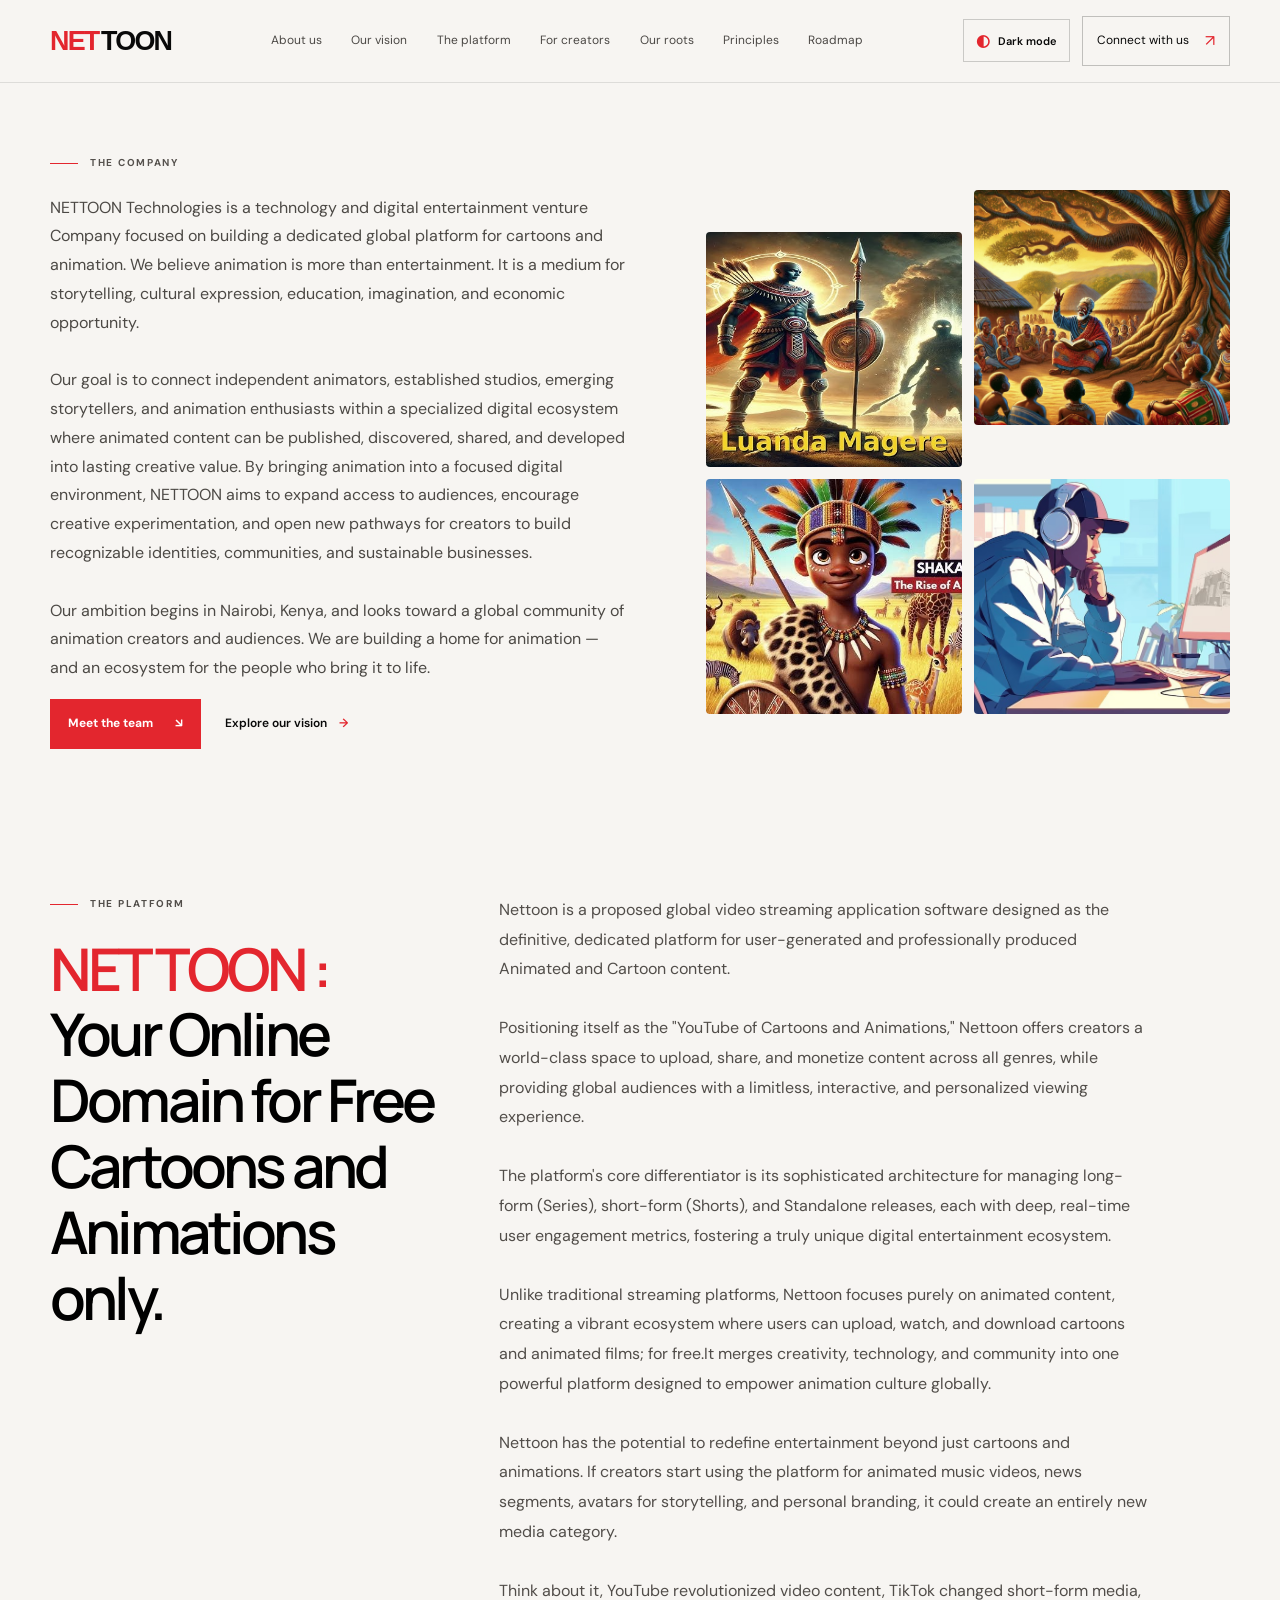
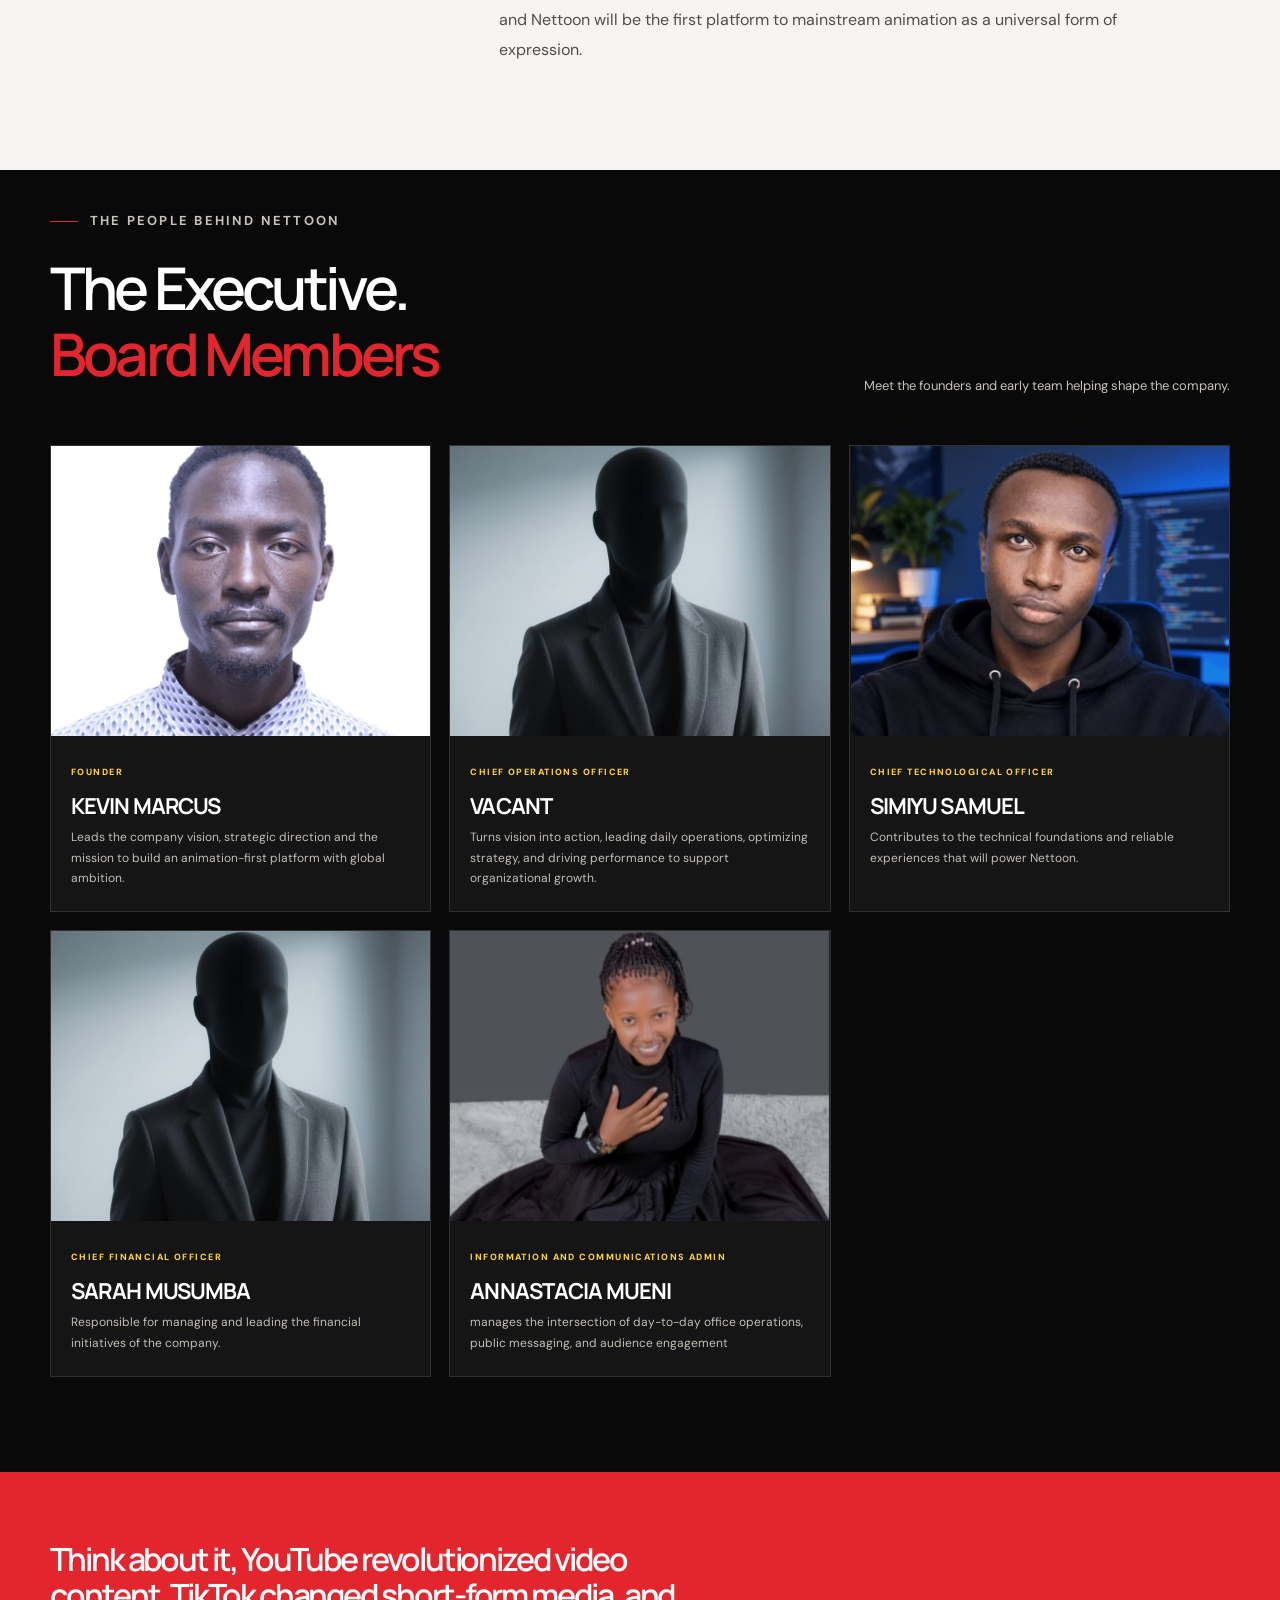
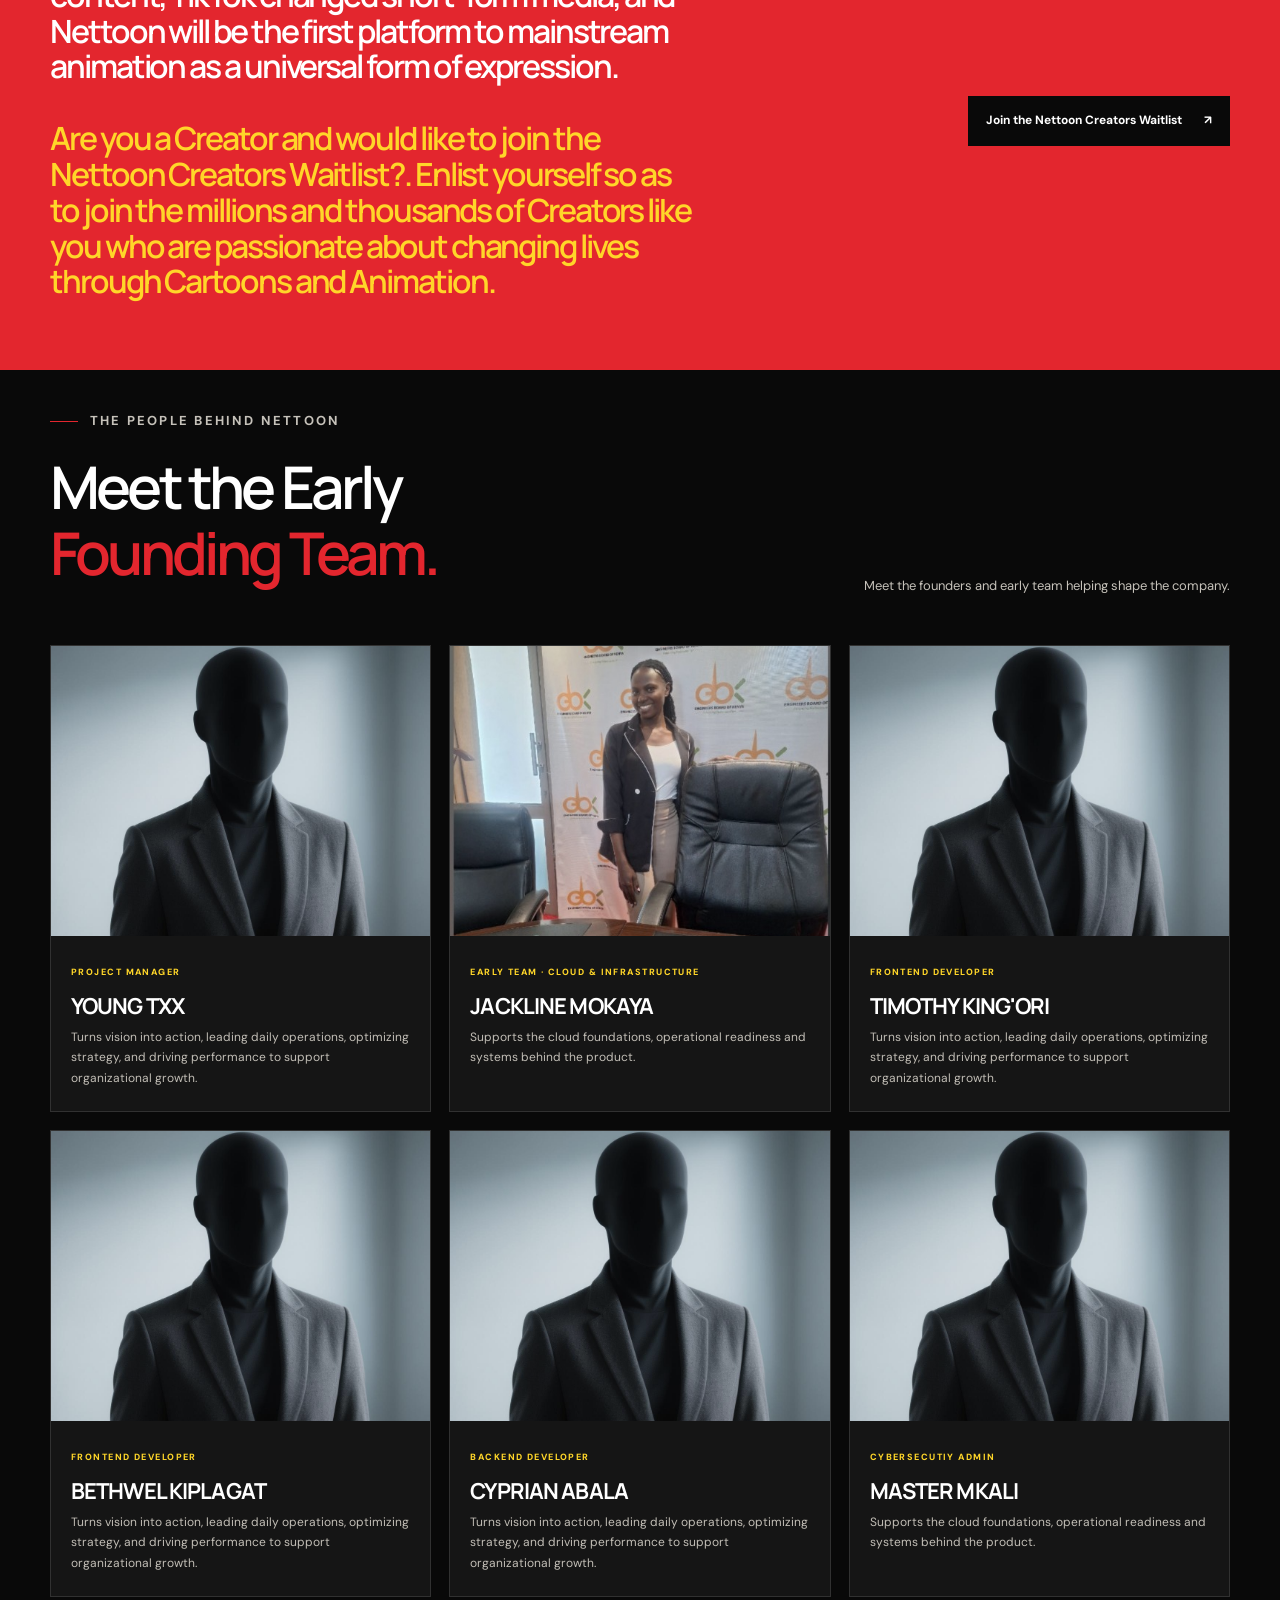
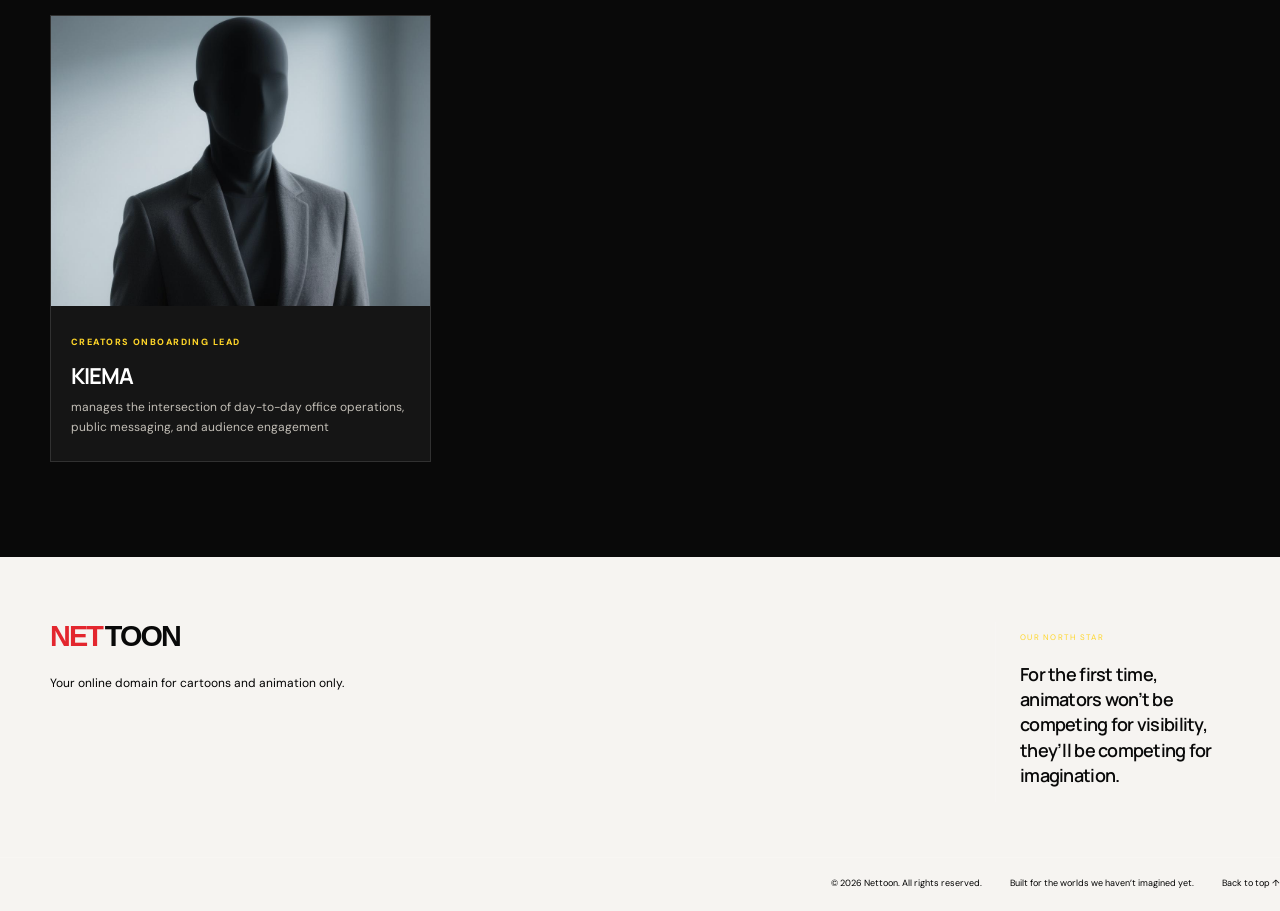
==== commit 5912cb5f: "Add files via upload" ====
--- a/about.html
+++ b/about.html
@@ -240,18 +240,6 @@
                     </article>
 
                     <article class="team-card">
-                        <img src="JACKY.jpeg" alt="Placeholder portrait for an early team member">
-
-                        <div class="team-card-body">
-                            <span class="team-role">Early team · Cloud &amp; infrastructure</span>
-                            <h3>JACKLINE MOKAYA</h3>
-                            <p>
-                                Supports the cloud foundations, operational readiness and systems behind the product.
-                            </p>
-                        </div>
-                    </article>
-
-                    <article class="team-card">
                         <img src="ANNASTACIA.jpeg" alt="Placeholder image for a future team member">
 
                         <div class="team-card-body">
@@ -323,6 +311,18 @@
                         </div>
                     </article>
 
+                               <article class="team-card">
+                        <img src="JACKY.jpeg" alt="Placeholder portrait for an early team member">
+
+                        <div class="team-card-body">
+                            <span class="team-role">Early team · Cloud &amp; infrastructure</span>
+                            <h3>JACKLINE MOKAYA</h3>
+                            <p>
+                                Supports the cloud foundations, operational readiness and systems behind the product.
+                            </p>
+                        </div>
+                    </article>
+
                     <article class="team-card">
                         <img src="WhatsApp Image 2026-10-09 at 16.56.58.jpeg" alt="Placeholder portrait for an early team member">
 
@@ -415,7 +415,7 @@
 
             </div>
 
-     
+            
 
             <div class="footer-note">
                 <span class="footer-note-label">OUR NORTH STAR</span>
--- a/styles.css
+++ b/styles.css
@@ -2894,16 +2894,22 @@
 }
 
 
-
-/* =========================================
-   NETTOON HERO — FULL-WIDTH IMAGE BACKGROUND
-========================================= */
-
+/* =========================================================
+   NETTOON HERO — CONSOLIDATED STYLING
+   Reduced overlay brightness | Light + Dark Mode
+   ========================================================= */
+
+/* Main hero container */
 .hero.section-shell {
     position: relative;
     isolation: isolate;
     overflow: hidden;
+    box-sizing: border-box;
     width: 100%;
+    height: 630px;
+    min-height: 0;
+    padding: 0;
+    background-image: none !important;
 }
 
 /* Full-width background image */
@@ -2911,208 +2917,73 @@
     position: absolute;
     inset: 0;
     z-index: 0;
-
     display: block;
     width: 100%;
     height: 100%;
-
     object-fit: cover;
     object-position: center;
-
-    opacity: 0.24;
+    opacity: 0.42;
     filter: saturate(0.75) contrast(0.95);
-
+    mix-blend-mode: normal;
     pointer-events: none;
     user-select: none;
 }
 
-/* Soft overlay to preserve text readability */
-.hero.section-shell::after {
+/* Light-mode overlay — subtle and less bright */
+html[data-theme="light"] .hero.section-shell::after {
     content: "";
     position: absolute;
     inset: 0;
     z-index: 1;
-
-    background: linear-gradient(
-        90deg,
-        rgba(247, 245, 242, 0.92) 0%,
-        rgba(247, 245, 242, 0.76) 48%,
-        rgba(247, 245, 242, 0.56) 100%
-    );
-
+    background: rgba(247, 245, 242, 0.18);
     pointer-events: none;
 }
 
-/* Keep the existing hero content above the image */
+/* LIGHT MODE — DARKER HERO OVERLAY */
+html[data-theme="light"] .hero.section-shell::after {
+    content: "";
+    position: absolute;
+    inset: 0;
+    z-index: 1;
+    background: rgba(0, 0, 0, 0.55);
+    pointer-events: none;
+}
+
+/* Keep hero content above the image and overlay */
 .hero.section-shell .hero-layout {
     position: relative;
     z-index: 2;
-}
-
-.hero.section-shell .hero-bottom-rule {
-    z-index: 2;
-}
-
-/* Dark-mode overlay */
-html[data-theme="dark"] .hero.section-shell::after {
-    background: transparent;
-}
-
-/* Mobile: keep the image full-width and cover the hero */
-@media (max-width: 760px) {
-    .hero-background-image {
-        object-position: center;
-        opacity: 0.20;
-    }
-
-    .hero.section-shell::after {
-    background: transparent;
-    }
-
-    html[data-theme="dark"] .hero.section-shell::after {
-        background: rgba(9, 9, 9, 0.82);
-    }
-}
-
-/* =========================================
-   NETTOON TICKER — CONTINUOUS RIGHT TO LEFT
-========================================= */
-
-.ticker {
-    width: 100%;
-    overflow: hidden;
-    white-space: nowrap;
-}
-
-.ticker-track {
-    display: flex;
-    align-items: center;
-    gap: 2rem;
-    width: max-content;
-    flex-wrap: nowrap;
-
-    animation: ticker-scroll 25s linear infinite;
-    will-change: transform;
-}
-
-.ticker-track span,
-.ticker-track b {
-    flex-shrink: 0;
-}
-
-.ticker-track b {
-    display: inline-block;
-}
-
-/* Move continuously from right to left */
-@keyframes ticker-scroll {
-    from {
-        transform: translateX(0);
-    }
-
-    to {
-        transform: translateX(-50%);
-    }
-}
-
-/* Pause while the user hovers over the ticker */
-.ticker:hover .ticker-track {
-    animation-play-state: paused;
-}
-
-/* Respect reduced-motion accessibility preferences */
-@media (prefers-reduced-motion: reduce) {
-    .ticker-track {
-        animation: none;
-    }
-}
-
-
-/* =========================================
-   NETTOON HERO — CONSISTENT IMAGE EFFECT
-   LIGHT MODE + DARK MODE
-========================================= */
-
-/* =========================================
-   HERO — FULL VIEWPORT HEIGHT
-========================================= */
-
-.hero.section-shell {
-    position: relative;
-    width: 100%;
-    height: 100vh;
-    height: 100svh;
+    display: grid;
+    height: 100%;
     min-height: 0;
-    overflow: hidden;
-    isolation: isolate;
-    box-sizing: border-box;
-}
-
-/* Background image fills the entire viewport-height hero */
-.hero-background-image {
-    position: absolute;
-    inset: 0;
-    width: 100%;
-    height: 100%;
-    display: block;
-    object-fit: cover;
-    object-position: center;
-    z-index: 0;
-}
-
-/* Keep overlay and content layered correctly */
-.hero.section-shell::after {
-    z-index: 1;
-}
-
-.hero.section-shell .hero-layout {
-    position: relative;
-    z-index: 2;
-    height: 100%;
     box-sizing: border-box;
     align-content: center;
+    padding-block: 45px;
+    gap: 24px;
 }
 
 .hero.section-shell .hero-bottom-rule {
     position: absolute;
+    z-index: 3;
     bottom: 0;
     left: 0;
     width: 100%;
-    z-index: 2;
-}
-/* =========================================
-   FORCE IDENTICAL HERO IMAGE EFFECT
-   IN LIGHT AND DARK MODE
-========================================= */
-
-html[data-theme="light"] .hero-background-image,
-html[data-theme="dark"] .hero-background-image {
-    opacity: 0.55 !important;
-    filter: saturate(0.75) contrast(0.95) !important;
-    mix-blend-mode: normal !important;
-}
-
-/* Remove theme-specific overlay differences */
-html[data-theme="light"] .hero.section-shell::after,
-html[data-theme="dark"] .hero.section-shell::after {
-    background: rgba(247, 245, 242, 0.35) !important;
-    opacity: 1 !important;
-}
-
-/* Prevent the hero container from tinting the image */
-html[data-theme="light"] .hero.section-shell,
-html[data-theme="dark"] .hero.section-shell {
-    background-image: none !important;
-}
-
-/* Keep content above the image */
-.hero.section-shell .hero-layout,
-.hero.section-shell .hero-bottom-rule {
-    position: relative;
-    z-index: 2;
-}
-
-
+}
+
+/* NETTOON heading colours */
+.hero-copy h1 {
+    color: #ff0000;
+}
+
+html[data-theme="light"] .hero-copy h1 em {
+    color: #000000;
+}
+
+html[data-theme="dark"] .hero-copy h1 em {
+    color: #ffff00;
+}
+
+/* Mobile layout */
 @media (max-width: 760px) {
     .hero.section-shell {
         height: auto;
@@ -3120,33 +2991,94 @@
     }
 
     .hero.section-shell .hero-layout {
+        grid-template-columns: 1fr;
         height: auto;
         min-height: 100svh;
-        padding-top: 100px;
-        padding-bottom: 50px;
+        padding: 100px 0 50px;
+        gap: 24px;
     }
 
     .hero-background-image {
-        height: 80%;
+        height: 100%;
+        object-position: center;
+        opacity: 0.36;
     }
-}
-
-
-
+
+    html[data-theme="light"] .hero.section-shell::after {
+        background: rgba(247, 245, 242, 0.22);
+    }
+
+    html[data-theme="dark"] .hero.section-shell::after {
+        background: rgba(9, 9, 9, 0.42);
+    }
+}
+
+
+@media (max-width: 760px) {
+    html[data-theme="light"] .hero.section-shell::after {
+        background: rgba(0, 0, 0, 0.62);
+    }
+}
+
+/* LIGHT MODE — MORE VISIBLE BACKGROUND IMAGE */
+html[data-theme="light"] .hero-background-image {
+    opacity: 0.70;
+    filter: saturate(0.90) contrast(1.05);
+}
+
+/* Reduce the black overlay to reveal more of the image */
+html[data-theme="light"] .hero.section-shell::after {
+    background: rgba(0, 0, 0, 0.35);
+}
+
+/* Mobile */
+@media (max-width: 760px) {
+    html[data-theme="light"] .hero-background-image {
+        opacity: 0.65;
+    }
+
+    html[data-theme="light"] .hero.section-shell::after {
+        background: rgba(0, 0, 0, 0.42);
+    }
+}
+/* =========================================
+   NETTOON TICKER — AUTOMATIC CONTINUOUS SCROLL
+========================================= */
+
+.ticker {
+    position: sticky;
+    top: var(--header-height, 80px);
+    z-index: 100;
+    width: 100%;
+    overflow: hidden;
+    white-space: nowrap;
+    margin-top: 2rem;
+    background: var(--background, #fff);
+}
+
+/* Automatically scroll from right to left */
 .ticker-track {
     display: flex;
     align-items: center;
+    flex-wrap: nowrap;
     gap: 2rem;
     width: max-content;
     white-space: nowrap;
-    animation: ticker-scroll 25s linear infinite;
-}
-
+    background: #121212;
+
+    animation: ticker-scroll 90s linear infinite;
+    animation-play-state: running;
+    will-change: transform;
+}
+
+/* Country names and separators */
 .ticker-track .country {
     display: inline-flex;
     align-items: center;
     gap: 10px;
     flex-shrink: 0;
+    color: #fff;
+    background: #121212;
 }
 
 .ticker-track .country img {
@@ -3159,95 +3091,428 @@
 }
 
 .ticker-track b {
+    display: inline-block;
     flex-shrink: 0;
-}
-
+    color: #ffd629;
+}
+
+/* Slow down the country ticker */
+.ticker-track {
+    animation-duration: 150s !important;
+}
+
+/* Continuous right-to-left movement */
 @keyframes ticker-scroll {
     from {
         transform: translateX(0);
     }
+
     to {
         transform: translateX(-50%);
     }
 }
 
-/* Ticker sticks beneath the header while scrolling */
-.ticker {
-    position: sticky;
-    top: var(--header-height, 80px);
-    z-index: 100;
-    width: 100%;
-    overflow: hidden;
-    background: var(--background, #fff);
-}
-
-/* Scrolling country track */
-.ticker-track {
-    display: flex;
-    align-items: center;
-    gap: 2rem;
-    width: max-content;
-    white-space: nowrap;
-    animation: ticker-scroll 25s linear infinite;
-      background: #121212;
-}
-
-.ticker-track .country {
-    display: inline-flex;
-    align-items: center;
-    gap: 10px;
-    flex-shrink: 0;
-}
-
-.ticker-track .country img {
-    display: block;
-    width: 32px;
-    height: 22px;
-    object-fit: cover;
-    border-radius: 2px;
-    flex-shrink: 0;
-}
-
-.ticker-track b {
-    flex-shrink: 0;
-}
-
-.ticker-track .country {
-
-    background: #121212;
-    color: white;
-
-}
-
-.ticker-track .country span {
-    display: inline-block;
-    background: #121212;
-    color: white;
-    padding: 4px 8px;
-    border-radius: 4px;
-}
-
-@keyframes ticker-scroll {
-    from {
-        transform: translateX(0);
+/* Respect accessibility preferences */
+@media (prefers-reduced-motion: reduce) {
+    .ticker-track {
+        animation: none;
+        transform: none;
     }
-
-    to {
-        transform: translateX(-50%);
+}
+
+/* Platform cards: full-width vertical layout on mobile */
+@media (max-width: 760px) {
+    .platform-grid {
+        display: grid;
+        grid-template-columns: 1fr;
+        width: 100%;
+        gap: 24px;
     }
-}
-
-/* Main heading — red in both modes */
-.hero-copy h1 {
-    color: #FF0000;
-}
-
-/* Light mode — black emphasized text */
-html[data-theme="light"] .hero-copy h1 em {
+
+    .platform-card {
+        width: 100%;
+        max-width: 100%;
+        min-width: 0;
+        box-sizing: border-box;
+        margin: 0;
+    }
+
+    .platform-card .card-photo {
+        width: 100%;
+    }
+
+    .platform-card .card-photo img {
+        display: block;
+        width: 100%;
+        height: auto;
+        object-fit: cover;
+    }
+}
+
+@media (max-width: 760px) {
+    .section-ink > .container {
+        width: 100%;
+        max-width: 100%;
+        padding-left: 12px;
+        padding-right: 12px;
+        box-sizing: border-box;
+    }
+}
+
+
+/* =========================================================
+   NETTOON — UNIFIED MAJOR SECTION BACKGROUNDS
+   Match the header/footer background in both themes.
+   ========================================================= */
+
+
+
+/* =====================================================
+   NETTOON — DARK MODE BACKGROUND COLOUR SWAP
+   Header/footer exchange backgrounds with content sections.
+   Light mode remains unchanged.
+   ===================================================== */
+
+/* Main content sections take the header/footer background */
+html[data-theme="dark"] .hero,
+html[data-theme="dark"] .section,
+html[data-theme="dark"] .section-light,
+html[data-theme="dark"] .section-paper,
+html[data-theme="dark"] .section-ink,
+html[data-theme="dark"] .section-terracotta,
+html[data-theme="dark"] .about-hero,
+html[data-theme="dark"] .subpage-hero,
+html[data-theme="dark"] .editorial-photo-section,
+html[data-theme="dark"] .about-company,
+html[data-theme="dark"] .team-section,
+html[data-theme="dark"] .principles-section,
+html[data-theme="dark"] .roadmap-section {
+    background-color: #090909;
+}
+
+/* Header and footer take the main content background */
+html[data-theme="dark"] .site-header,
+html[data-theme="dark"] .site-footer {
+    background-color: #111110;
+}
+
+
+/* NETTOON — Footer bottom visibility in dark mode */
+html[data-theme="dark"] .site-footer .footer-bottom {
+    color: #f9f7ef;
+}
+
+html[data-theme="dark"] .site-footer .footer-bottom span {
+    color: #f9f7ef;
+}
+
+html[data-theme="dark"] .site-footer .footer-bottom a {
+    color: #ffd600;
+}
+
+html[data-theme="dark"] .site-footer .footer-bottom a:hover {
+    color: #ffffff;
+}
+
+/* Remove vertical separators between platform cards */
+.platform-grid .platform-card {
+    border-left: none !important;
+    border-right: none !important;
+}
+
+/* Remove separator lines created by pseudo-elements */
+.platform-grid .platform-card::before,
+.platform-grid .platform-card::after {
+    display: none !important;
+}
+
+/* Remove the separator between the creator hero and editorial section */
+.subpage-hero,
+.editorial-photo-section {
+    border-bottom: none !important;
+    border-top: none !important;
+    box-shadow: none !important;
+}
+
+.subpage-hero + .editorial-photo-section {
+    margin-top: 0 !important;
+}
+
+
+/* =====================================================
+   NETTOON — RESTORE LIGHT-MODE BACKGROUNDS
+   For the company and platform-features section only
+   ===================================================== */
+
+html[data-theme="light"] .section.section-ink:has(.about-company) {
+    background-color: var(--paper, #f7f5f2) !important;
+    color: #090909 !important;
+}
+
+html[data-theme="light"] .section.section-ink:has(.about-company) .about-company,
+html[data-theme="light"] .section.section-ink:has(.about-company) .about-company-grid,
+html[data-theme="light"] .section.section-ink:has(.about-company) .platform-grid,
+html[data-theme="light"] .section.section-ink:has(.about-company) .platform-card {
+    background-color: var(--paper, #f7f5f2) !important;
+    color: #090909 !important;
+}
+
+/* Restore readable text in light mode */
+html[data-theme="light"] .section.section-ink:has(.about-company) .eyebrow,
+html[data-theme="light"] .section.section-ink:has(.about-company) h2,
+html[data-theme="light"] .section.section-ink:has(.about-company) h3,
+html[data-theme="light"] .section.section-ink:has(.about-company) p {
+    color: #090909 !important;
+}
+
+/* Preserve the existing brand accents */
+html[data-theme="light"] .section.section-ink:has(.about-company) .eyebrow-line {
+    background-color: var(--brand-red);
+}
+
+html[data-theme="light"] .section.section-ink:has(.about-company) .card-number,
+html[data-theme="light"] .section.section-ink:has(.about-company) .card-tag {
+    color: var(--brand-red);
+}
+
+/* NETTOON — Match roots section to the page background in both modes */
+
+html[data-theme="light"] .section.section-terracotta,
+html[data-theme="light"] .section.section-terracotta .roots-layout,
+html[data-theme="light"] .section.section-terracotta .roots-copy,
+html[data-theme="light"] .section.section-terracotta .roots-art {
+    background-color: var(--paper, #f7f5f2) !important;
+    color: #090909;
+}
+
+/* Dark mode — match the main page section background */
+html[data-theme="dark"] .section.section-terracotta,
+html[data-theme="dark"] .section.section-terracotta .roots-layout,
+html[data-theme="dark"] .section.section-terracotta .roots-copy,
+html[data-theme="dark"] .section.section-terracotta .roots-art {
+    background-color: #090909 !important;
+    color: #f9f7ef;
+}
+
+/* Keep headings and paragraph text readable */
+html[data-theme="light"] .section.section-terracotta h2,
+html[data-theme="light"] .section.section-terracotta p {
+    color: #090909;
+}
+
+html[data-theme="dark"] .section.section-terracotta h2,
+html[data-theme="dark"] .section.section-terracotta p {
+    color: #f9f7ef;
+}
+
+/* Preserve NETTOON's yellow emphasis in both modes */
+.section.section-terracotta .roots-copy h2 em {
+    color: var(--brand-yellow, #ffd600);
+}
+
+/* Remove red border from the main Roots section */
+html[data-theme="light"] .section.section-terracotta,
+html[data-theme="dark"] .section.section-terracotta {
+    border: none !important;
+    outline: none !important;
+    box-shadow: none !important;
+}
+
+/* Remove borders from pseudo-elements that may create red lines */
+html[data-theme="light"] .section.section-terracotta::before,
+html[data-theme="light"] .section.section-terracotta::after,
+html[data-theme="dark"] .section.section-terracotta::before,
+html[data-theme="dark"] .section.section-terracotta::after {
+    border: none !important;
+    box-shadow: none !important;
+}
+
+.about-company .large-copy {
+    font-family: inherit;
+    font-size: 1rem;
+    font-style: normal;
+    font-weight: 400;
+    line-height: inherit;
+    letter-spacing: normal;
+}
+
+/* Reduce top spacing above the Team section */
+.team-section {
+    margin-top: 0 !important;
+    padding-top: 40px !important;
+}
+
+/* Reduce top spacing of the entire Key Features section */
+.section.section-ink:has(.about-company) {
+    margin-top: 0 !important;
+    padding-top: 20px !important;
+}
+
+/* NETTOON — Match platform cards to the main section background */
+html[data-theme="dark"] .platform-grid .platform-card,
+html[data-theme="dark"] .platform-grid .platform-card > div,
+html[data-theme="dark"] .platform-grid .platform-card > h3,
+html[data-theme="dark"] .platform-grid .platform-card > p,
+html[data-theme="dark"] .platform-grid .platform-card > .card-tag {
+    background-color: #090909 !important;
+}
+
+/* Keep the card text readable */
+html[data-theme="dark"] .platform-grid .platform-card {
+    color: #f9f7ef;
+    border-color: transparent !important;
+    box-shadow: none !important;
+}
+
+/* NETTOON — Match platform cards and gaps to the main background */
+html[data-theme="dark"] .platform-grid {
+    background-color: #090909 !important;
+    column-gap: 0 !important;
+    row-gap: 0 !important;
+}
+
+html[data-theme="dark"] .platform-grid .platform-card {
+    background-color: #090909 !important;
+    border-left: none !important;
+    border-right: none !important;
+    box-shadow: none !important;
+}
+
+/* Remove separators that may be drawn between cards */
+html[data-theme="dark"] .platform-grid .platform-card::before,
+html[data-theme="dark"] .platform-grid .platform-card::after {
+    background-color: #090909 !important;
+    border-color: #090909 !important;
+    box-shadow: none !important;
+}
+
+/* LIGHT MODE ONLY — The Global Roadmap section */
+html[data-theme="light"] .section-terracotta .roots-copy h2 {
+    color: #ff0000;
+}
+
+html[data-theme="light"] .section-terracotta .roots-copy h2 em {
     color: #000000;
 }
 
-/* Dark mode — yellow emphasized text */
-html[data-theme="dark"] .hero-copy h1 em {
-    color: #FFFF00;
-}+/* OUR BUSINESS MODEL — red in both light and dark modes */
+.about-company h2 {
+    color: var(--brand-red, #e3262e);
+}
+
+/* EXECUTIVE SUMMARY — black in light mode */
+.about-company h2 em {
+    color: #000000;
+}
+
+/* EXECUTIVE SUMMARY — yellow in dark mode */
+html[data-theme="dark"] .about-company h2 em {
+    color: var(--brand-yellow, #ffd629);
+}
+
+/* THE NETTOON — red in both light and dark modes */
+.creator-copy h2 {
+    color: var(--brand-red, #e3262e);
+}
+
+/* ECOSYSTEM — black in light mode */
+.creator-copy h2 em {
+    color: #000000;
+}
+
+/* ECOSYSTEM — yellow in dark mode */
+html[data-theme="dark"] .creator-copy h2 em {
+    color: var(--brand-yellow, #ffd629);
+}
+
+/* THE GLOBAL ROADMAP — force red in both light and dark modes */
+.roots-copy h2,
+html[data-theme="dark"] .roots-copy h2 {
+    color: #e3262e !important;
+}
+
+/* FROM VISION TO GLOBAL MOVEMENT — black in light mode */
+.roots-copy h2 em {
+    color: #000000 !important;
+}
+
+/* FROM VISION TO GLOBAL MOVEMENT — yellow in dark mode */
+html[data-theme="dark"] .roots-copy h2 em {
+    color: #ffd629 !important;
+}
+
+/* =========================================
+   ABOUT COMPANY — BUSINESS MODEL
+   ========================================= */
+
+/* OUR BUSINESS MODEL — red in both themes */
+section.about-company .about-company-grid h2 {
+    color: #e3262e !important;
+}
+
+/* EXECUTIVE SUMMARY — black in light mode */
+section.about-company .about-company-grid h2 em {
+    color: #000000 !important;
+}
+
+/* EXECUTIVE SUMMARY — yellow in dark mode */
+html[data-theme="dark"] section.about-company .about-company-grid h2 em {
+    color: #ffd629 !important;
+}
+
+
+/* =========================================
+   CREATOR OPPORTUNITY — NETTOON ECOSYSTEM
+   ========================================= */
+
+/* THE NETTOON — red in both themes */
+section.section .creator-copy h2 {
+    color: #e3262e !important;
+}
+
+/* ECOSYSTEM — black in light mode */
+section.section .creator-copy h2 em {
+    color: #000000 !important;
+}
+
+/* ECOSYSTEM — yellow in dark mode */
+html[data-theme="dark"] section.section .creator-copy h2 em {
+    color: #ffd629 !important;
+}
+
+
+/* =========================================
+   GLOBAL ROADMAP
+   ========================================= */
+
+/* THE GLOBAL ROADMAP — red in both themes */
+section.section-terracotta .roots-copy h2 {
+    color: #e3262e !important;
+}
+
+/* FROM VISION TO GLOBAL MOVEMENT — black in light mode */
+section.section-terracotta .roots-copy h2 em {
+    color: #000000 !important;
+}
+
+/* FROM VISION TO GLOBAL MOVEMENT — yellow in dark mode */
+html[data-theme="dark"] section.section-terracotta .roots-copy h2 em {
+    color: #ffd629 !important;
+}
+
+
+/* THE GLOBAL ROADMAP — red in both light and dark modes */
+section.editorial-photo-section .editorial-photo-copy h1 {
+    color: #e3262e !important;
+}
+
+/* FROM VISION TO GLOBAL MOVEMENT — black in light mode */
+section.editorial-photo-section .editorial-photo-copy h1 em {
+    color: #000000 !important;
+}
+
+/* FROM VISION TO GLOBAL MOVEMENT — yellow in dark mode */
+html[data-theme="dark"] section.editorial-photo-section .editorial-photo-copy h1 em {
+    color: #ffd629 !important;
+}
+
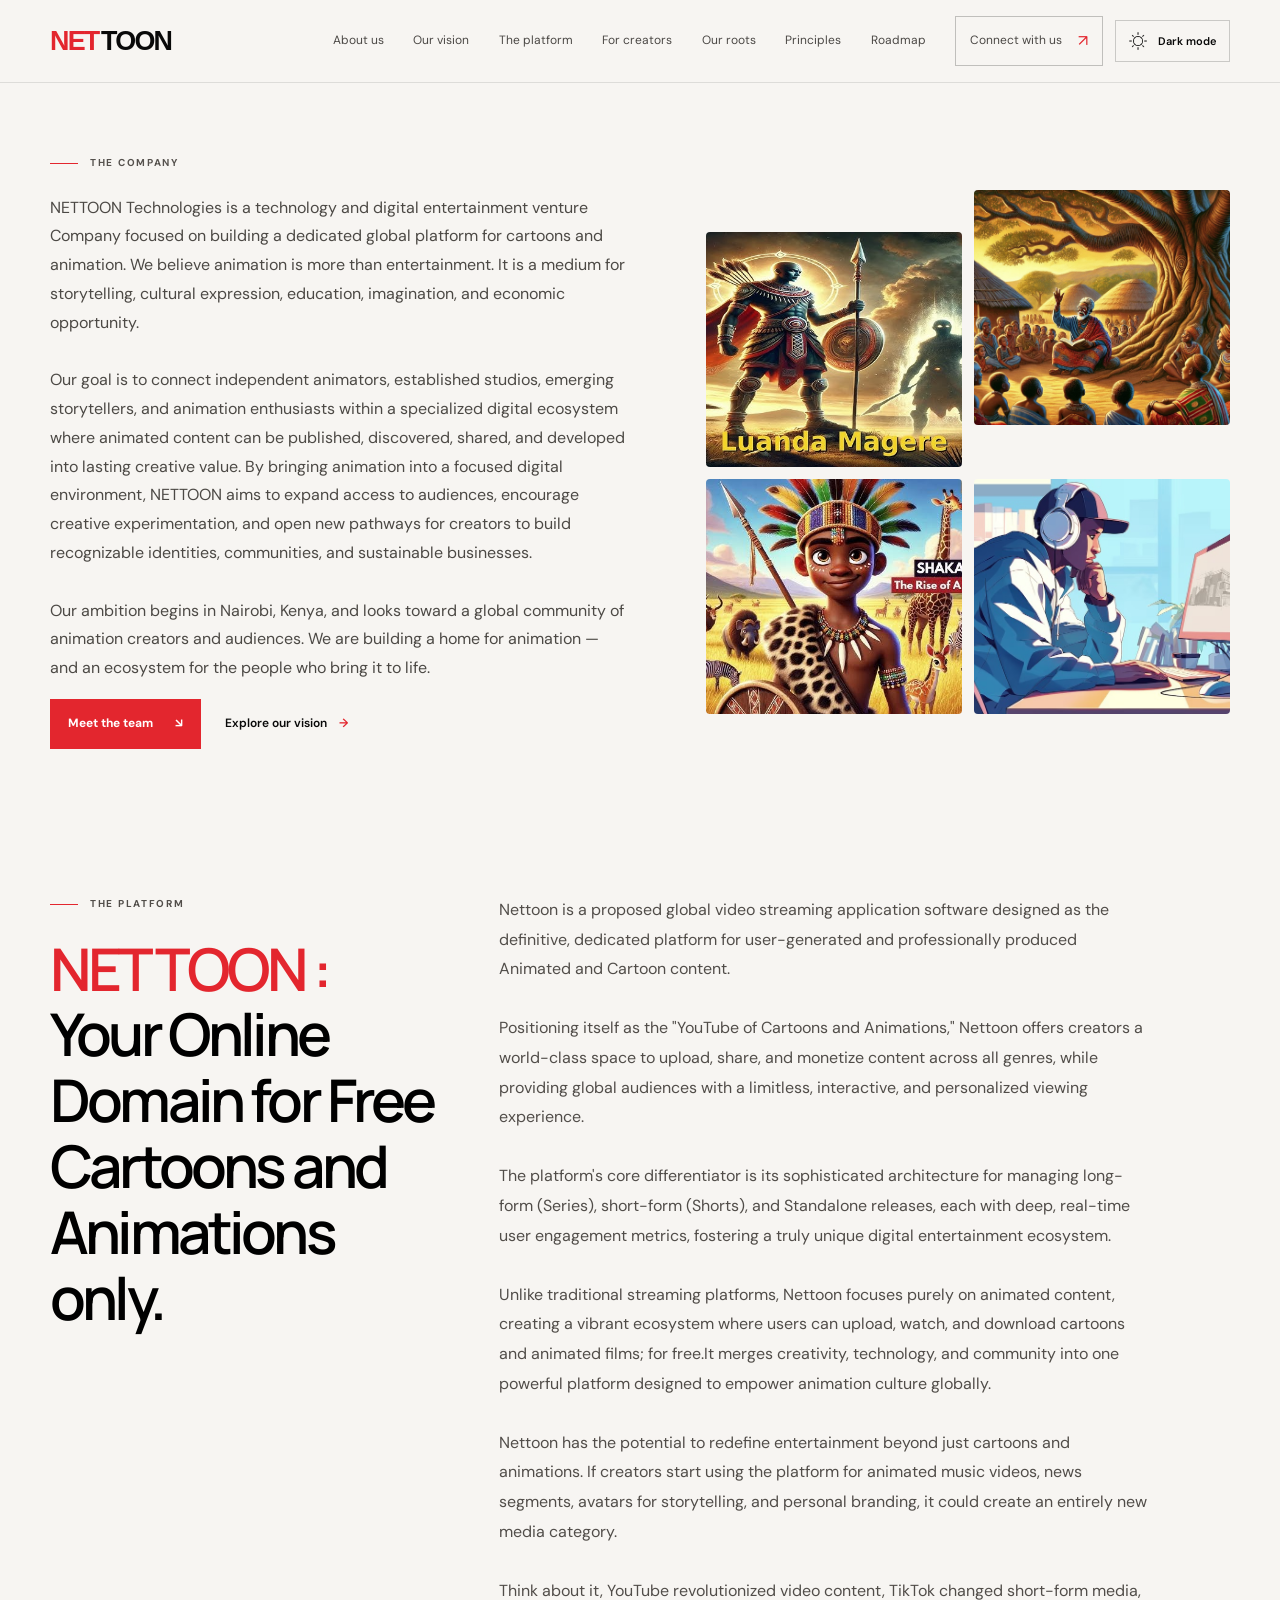
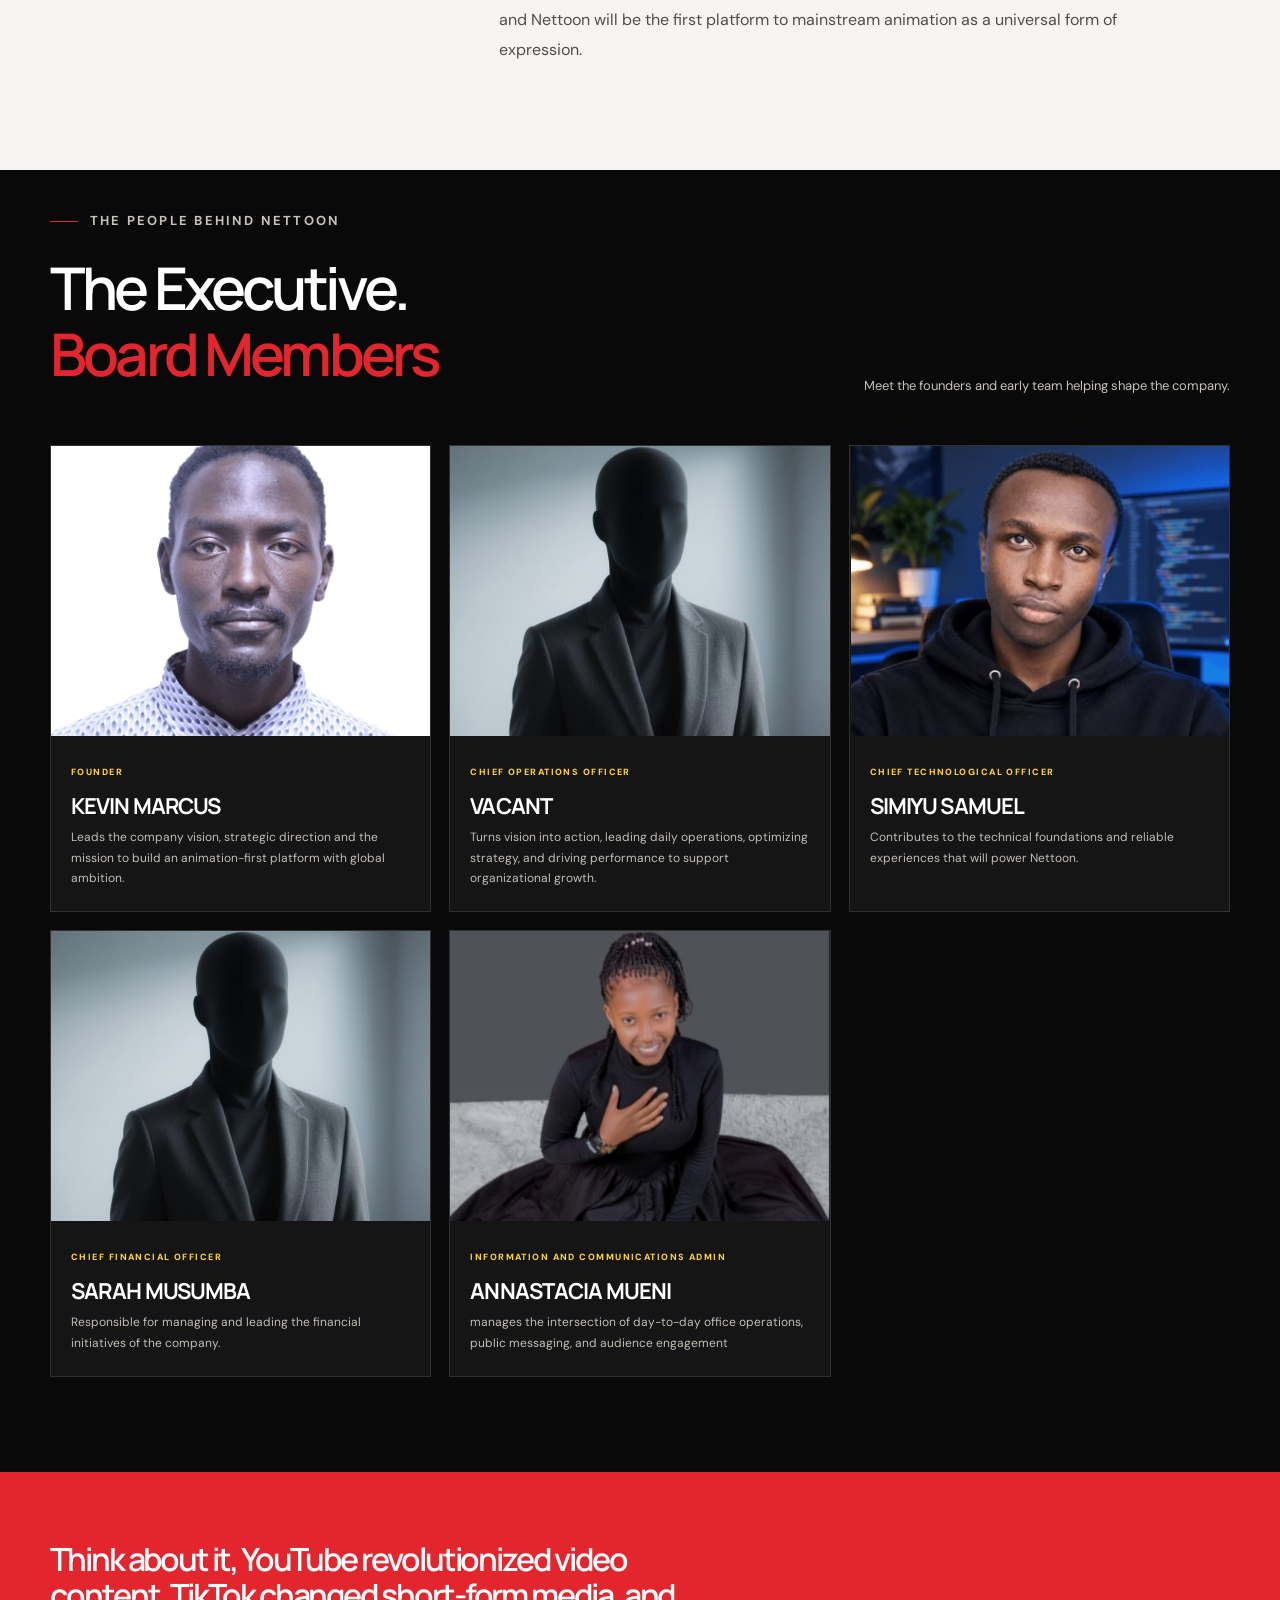
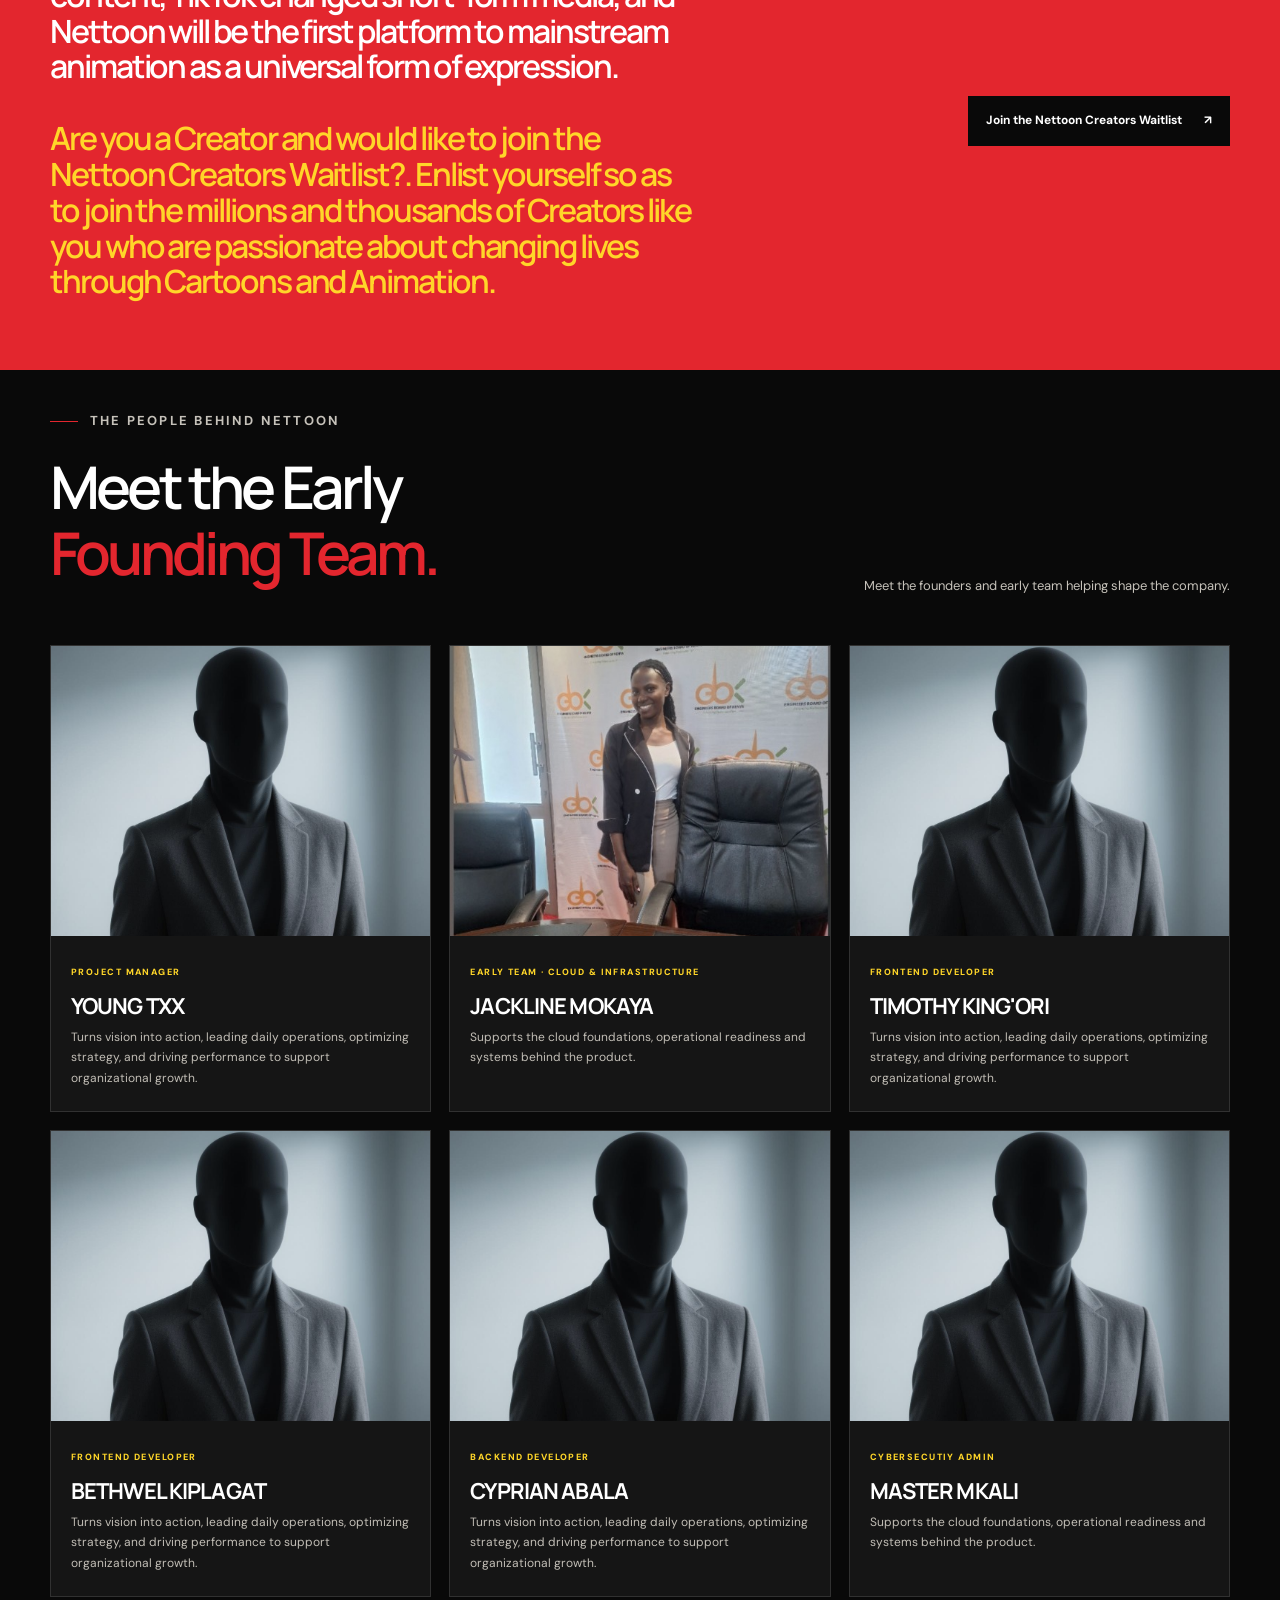
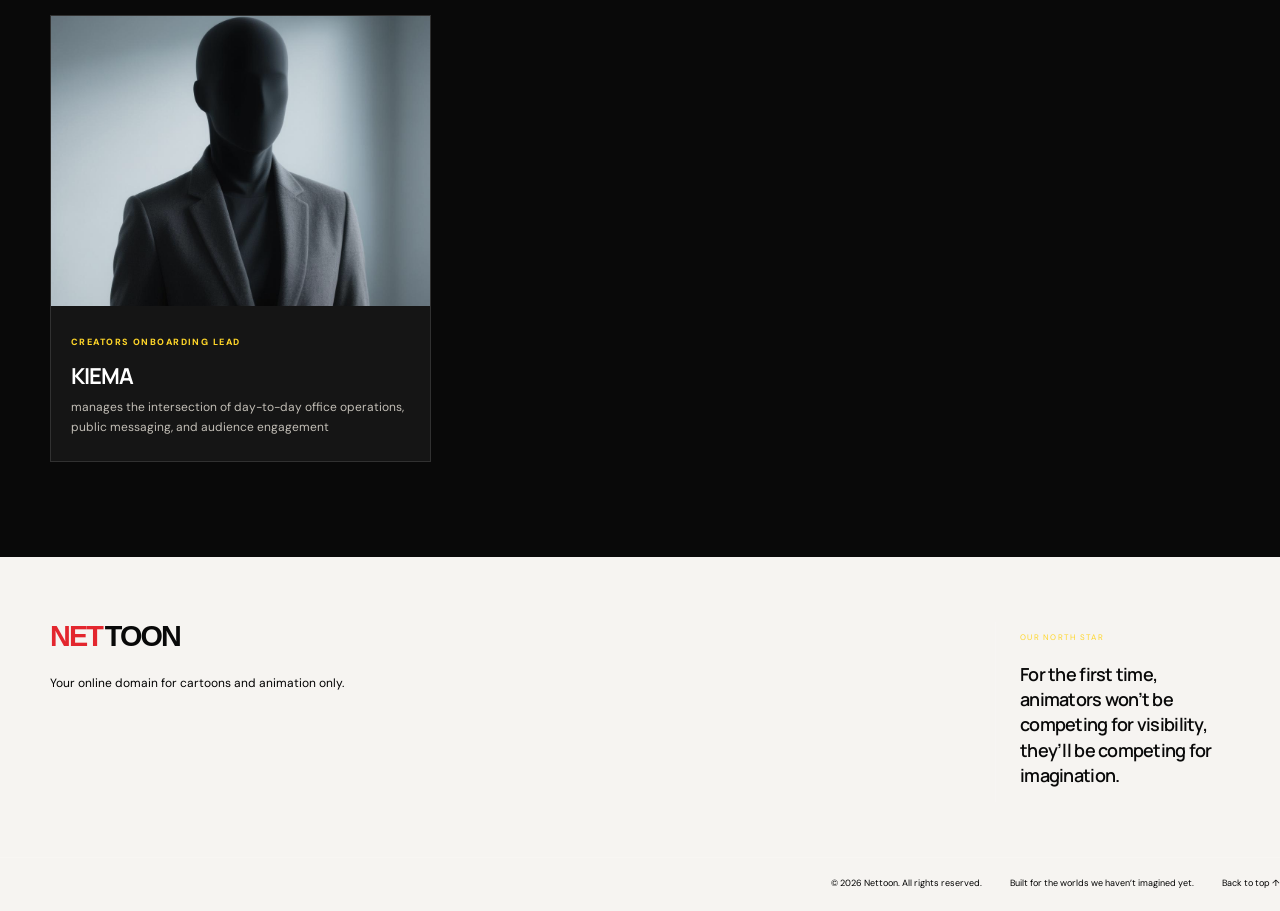
==== commit c1ca2bbd: "Add files via upload" ====
--- a/about.html
+++ b/about.html
@@ -21,47 +21,72 @@
 
 <body>
 
-    <a class="skip-link" href="#main">Skip to content</a>
-
-    <header class="site-header" id="top">
-        <div class="container nav-wrap">
-
-
-<a class="brand" href="index.html" aria-label="Nettoon home">
-    <span class="brand-word">
-        <span class="brand-net">NET</span><span class="brand-toon">TOON</span>
-    </span>
-</a>
-
-
-            <button class="menu-toggle" type="button" aria-label="Open navigation" aria-expanded="false" aria-controls="primary-nav">
-                <span></span>
-                <span></span>
-            </button>
-
-            <nav class="primary-nav" id="primary-nav" aria-label="Main navigation">
-                <a href="about.html">About us</a>
-                <a href="vision.html">Our vision</a>
-                <a href="platform.html">The platform</a>
-                <a href="creators.html">For creators</a>
-                <a href="roots.html">Our roots</a>
-                <a href="principles.html">Principles</a>
-                <a href="roadmap.html">Roadmap</a>
-            </nav>
+   
+<a class="skip-link" href="#main">Skip to content</a>
+
+<header class="site-header" id="top">
+    <div class="container nav-wrap">
+
+        <!-- NETTOON logo -->
+        <a class="brand" href="index.html" aria-label="Nettoon home">
+            <span class="brand-word">
+                <span class="brand-net">NET</span><span class="brand-toon">TOON</span>
+            </span>
+        </a>
+
+        <!-- Hamburger: stays at the top-right -->
+        <button
+            class="menu-toggle"
+            id="menu-toggle"
+            type="button"
+            aria-label="Open menu"
+            aria-expanded="false"
+            aria-controls="primary-nav"
+        >
+            <span></span>
+            <span></span>
+            <span></span>
+        </button>
+
+        <nav class="primary-nav" id="primary-nav" aria-label="Main navigation">
+            <a href="about.html">About us</a>
+            <a href="vision.html">Our vision</a>
+            <a href="platform.html">The platform</a>
+            <a href="creators.html">For creators</a>
+            <a href="roots.html">Our roots</a>
+            <a href="principles.html">Principles</a>
+            <a href="roadmap.html">Roadmap</a>
 
             <div class="nav-actions">
-                <button class="theme-toggle" type="button" aria-label="Switch to dark mode" title="Switch theme">
-                    <span class="theme-icon" aria-hidden="true">◐</span>
+
+                <!-- Contact link -->
+                <a class="nav-cta" href="contact.html">
+                    Connect with us
+                    <span aria-hidden="true">↗</span>
+                </a>
+
+                <!-- Theme toggle at the bottom -->
+                <button
+                    class="theme-toggle"
+                    type="button"
+                    aria-label="Switch to dark mode"
+                    title="Switch theme"
+                >
+                    <img
+                        class="theme-toggle-icon"
+                        src="theme.png"
+                        alt=""
+                        width="20"
+                        height="20"
+                    >
                     <span class="theme-label">Dark mode</span>
                 </button>
 
-                <a class="nav-cta" href="contact.html">
-                    Connect with us <span aria-hidden="true">↗</span>
-                </a>
-            </div>
-
-        </div>
-    </header>
+            </div>
+        </nav>
+
+    </div>
+</header>
 
     <main id="main">
 
--- a/styles.css
+++ b/styles.css
@@ -2906,7 +2906,7 @@
     overflow: hidden;
     box-sizing: border-box;
     width: 100%;
-    height: 630px;
+height: 41.3125rem;
     min-height: 0;
     padding: 0;
     background-image: none !important;
@@ -3120,6 +3120,40 @@
     }
 }
 
+
+/* MOBILE — reduce top spacing and keep ticker moving */
+@media (max-width: 768px) {
+
+    .ticker {
+        margin-top: 0.75rem;
+        position: relative;
+        top: auto;
+    }
+
+    .ticker-track {
+        animation: ticker-scroll 150s linear infinite !important;
+        animation-play-state: running !important;
+    }
+
+}
+
+/* Never pause the ticker on hover */
+.ticker:hover .ticker-track {
+    animation-play-state: running !important;
+}
+
+/* Continuous right-to-left movement */
+@keyframes ticker-scroll {
+    from {
+        transform: translateX(0);
+    }
+
+    to {
+        transform: translateX(-50%);
+    }
+}
+
+
 /* Platform cards: full-width vertical layout on mobile */
 @media (max-width: 760px) {
     .platform-grid {
@@ -3516,3 +3550,471 @@
     color: #ffd629 !important;
 }
 
+/* =========================================
+   NETTOON — MOBILE NAVIGATION
+   Expands in document flow; page remains accessible
+========================================= */
+
+@media (max-width: 768px) {
+
+    .site-header {
+        position: sticky;
+        top: 0;
+        z-index: 2000;
+        overflow: visible;
+    }
+
+    .nav-wrap {
+        position: relative;
+        display: flex;
+        flex-wrap: wrap;
+        width: 100%;
+        min-height: 70px;
+        gap: 0;
+    }
+
+    /* Hamburger button */
+    .nav-wrap .menu-toggle {
+        display: flex !important;
+        position: relative;
+        flex: 0 0 44px;
+        width: 44px;
+        height: 44px;
+        margin-left: auto;
+        padding: 0;
+        flex-direction: column;
+        align-items: center;
+        justify-content: center;
+        gap: 6px;
+        order: 2;
+
+        background: transparent;
+        border: 1px solid rgba(0, 0, 0, .25);
+        border-radius: 9px;
+        cursor: pointer;
+        z-index: 2002;
+    }
+
+    /* Three visible hamburger lines */
+    .nav-wrap .menu-toggle span {
+        display: block !important;
+        width: 20px;
+        height: 2px;
+        flex: 0 0 2px;
+        background: #171717 !important;
+        border-radius: 2px;
+        opacity: 1;
+        transform: none;
+        transition: transform .2s ease, opacity .2s ease;
+    }
+
+    /* Turn the hamburger into an X */
+    .nav-wrap .menu-toggle[aria-expanded="true"] {
+        gap: 0;
+    }
+
+    .nav-wrap .menu-toggle[aria-expanded="true"] span:first-child {
+        transform: translateY(2px) rotate(45deg);
+    }
+
+    .nav-wrap .menu-toggle[aria-expanded="true"] span:nth-child(2) {
+        opacity: 0;
+    }
+
+    .nav-wrap .menu-toggle[aria-expanded="true"] span:last-child {
+        transform: translateY(-2px) rotate(-45deg);
+    }
+
+    /* Navigation closed by default */
+    .nav-wrap .primary-nav,
+    .nav-wrap .primary-nav.is-open {
+        display: none;
+        position: static;
+        flex: 0 0 100%;
+        width: 100%;
+        max-width: 100%;
+        height: auto;
+        max-height: none;
+        min-width: 0;
+
+        padding: 8px 0 18px;
+        margin: 0;
+        transform: none;
+
+        flex-direction: column;
+        align-items: stretch;
+        justify-content: flex-start;
+        gap: 0;
+
+        overflow: visible;
+        box-sizing: border-box;
+        border: 0;
+        border-top: 1px solid rgba(0, 0, 0, .12);
+        background: #f7f5f2;
+    }
+
+    /* Open menu pushes page content down instead of covering it */
+    .nav-wrap .primary-nav.is-open {
+        display: flex;
+    }
+
+    .nav-wrap .primary-nav > a {
+        display: flex;
+        align-items: center;
+        width: 100%;
+        min-height: 52px;
+        padding: 14px 12px;
+        margin: 0;
+
+        box-sizing: border-box;
+        border-bottom: 1px solid rgba(0, 0, 0, .12);
+        color: #171717;
+        font-size: 14px;
+    }
+
+    /* Theme toggle and contact link */
+    .nav-wrap .primary-nav.is-open .nav-actions {
+        display: flex !important;
+        position: static;
+        width: 100%;
+        padding: 16px 0 0;
+        margin: 0;
+
+        flex-direction: column;
+        align-items: stretch;
+        gap: 12px;
+        box-sizing: border-box;
+        background: transparent;
+        border: 0;
+    }
+
+    .nav-wrap .primary-nav.is-open .theme-toggle,
+    .nav-wrap .primary-nav.is-open .nav-cta {
+        display: flex;
+        align-items: center;
+        justify-content: space-between;
+        width: 100%;
+        min-height: 48px;
+        margin: 0;
+        padding: 12px;
+        box-sizing: border-box;
+    }
+
+    /* Light mode */
+    html[data-theme="light"] .nav-wrap .primary-nav.is-open {
+        background: #f7f5f2;
+    }
+
+    html[data-theme="light"] .nav-wrap .primary-nav.is-open > a {
+        color: #171717;
+        border-bottom-color: rgba(0, 0, 0, .12);
+    }
+
+    html[data-theme="light"] .nav-wrap .menu-toggle {
+        border-color: rgba(0, 0, 0, .25);
+        background: transparent;
+    }
+
+    html[data-theme="light"] .nav-wrap .menu-toggle span {
+        background: #171717 !important;
+    }
+
+    /* Dark mode */
+    html[data-theme="dark"] .nav-wrap .primary-nav,
+    html[data-theme="dark"] .nav-wrap .primary-nav.is-open {
+        background: #090909;
+        border-top-color: rgba(255, 255, 255, .16);
+    }
+
+    html[data-theme="dark"] .nav-wrap .primary-nav.is-open > a {
+        color: #f9f7ef;
+        border-bottom-color: rgba(255, 255, 255, .16);
+    }
+
+    html[data-theme="dark"] .nav-wrap .menu-toggle {
+        border-color: rgba(255, 255, 255, .25);
+        background: #090909;
+    }
+
+    html[data-theme="dark"] .nav-wrap .menu-toggle span {
+        background: #ffffff !important;
+    }
+}
+
+/* Desktop: JavaScript-controlled mobile button stays hidden */
+@media (min-width: 769px) {
+    .menu-toggle {
+        display: none !important;
+    }
+
+    .primary-nav {
+        display: flex;
+        position: static;
+        height: auto;
+        max-height: none;
+        overflow: visible;
+    }
+}
+
+
+/* STAR IMAGE BETWEEN COUNTRIES */
+.ticker-track .ticker-star {
+    display: inline-flex;
+    align-items: center;
+    justify-content: center;
+    flex-shrink: 0;
+    width: 1rem;
+    height: 1rem;
+}
+
+.ticker-track .ticker-star img {
+    display: block;
+    width: 100%;
+    height: 100%;
+    object-fit: contain;
+    filter:invert(1);
+}
+
+
+/* Dark theme */
+html[data-theme="dark"].ticker-track .ticker-star img  {
+   filter:invert(1);
+}
+
+/* HERO — Yellow emphasis in both themes */
+html[data-theme="light"] .hero-copy h1 em,
+html[data-theme="dark"] .hero-copy h1 em {
+    color: #ffff00 !important;
+}
+
+
+
+/* =========================================
+   NETTOON — MOBILE HEADER AND NAVIGATION
+========================================= */
+
+@media (max-width: 768px) {
+
+    /* Keep the header and its contents properly spaced */
+    .site-header {
+        position: sticky;
+        top: 0;
+        z-index: 2000;
+        overflow: visible;
+    }
+
+    .site-header .nav-wrap {
+        position: relative;
+        width: calc(100% - 32px);
+        max-width: var(--container);
+        min-height: 70px;
+        margin-inline: auto;
+        padding: 0;
+        display: flex;
+        align-items: center;
+        justify-content: space-between;
+        gap: 12px;
+        box-sizing: border-box;
+    }
+
+    /* Keep the logo at the left with breathing room */
+    .site-header .brand {
+        position: relative;
+        display: inline-flex;
+        align-items: center;
+        flex: 0 1 auto;
+        min-width: 0;
+        margin: 0;
+        padding: 8px 0;
+        z-index: 2002;
+    }
+
+    .site-header .brand-word {
+        font-size: clamp(19px, 5.5vw, 23px);
+        white-space: nowrap;
+    }
+
+    /* Hamburger stays in the top-right corner */
+    .site-header .menu-toggle {
+        position: relative !important;
+        top: auto !important;
+        right: auto !important;
+        bottom: auto !important;
+        left: auto !important;
+        transform: none !important;
+
+        display: flex !important;
+        flex: 0 0 44px;
+        width: 44px;
+        height: 44px;
+        margin: 0 0 0 auto;
+        padding: 10px;
+
+        flex-direction: column;
+        align-items: center;
+        justify-content: center;
+        gap: 5px;
+
+        background: transparent;
+        border: 1px solid rgba(0, 0, 0, .25);
+        border-radius: 9px;
+        color: inherit;
+        cursor: pointer;
+        z-index: 2003;
+    }
+
+    /* Three visible hamburger lines */
+    .site-header .menu-toggle span {
+        display: block !important;
+        width: 20px;
+        height: 2px;
+        flex: 0 0 2px;
+        margin: 0;
+        background: #171717 !important;
+        border-radius: 2px;
+        opacity: 1;
+        transform: none;
+        transition: transform .2s ease, opacity .2s ease;
+    }
+
+    /* Animate hamburger into X */
+    .site-header .menu-toggle[aria-expanded="true"] {
+        gap: 0;
+    }
+
+    .site-header .menu-toggle[aria-expanded="true"] span:first-child {
+        transform: translateY(2px) rotate(45deg);
+    }
+
+    .site-header .menu-toggle[aria-expanded="true"] span:nth-child(2) {
+        opacity: 0;
+    }
+
+    .site-header .menu-toggle[aria-expanded="true"] span:last-child {
+        transform: translateY(-2px) rotate(-45deg);
+    }
+
+    /* Dropdown sits below the header */
+    .site-header .primary-nav,
+    .site-header .primary-nav.is-open {
+        position: absolute !important;
+        top: 100%;
+        left: 50%;
+        right: auto;
+        transform: translateX(-50%) !important;
+
+        display: none;
+        width: 100vw;
+        max-width: 100vw;
+        height: auto;
+        max-height: calc(100dvh - 70px);
+        margin: 0;
+
+        padding: 8px 20px 24px;
+        box-sizing: border-box;
+
+        flex-direction: column;
+        align-items: stretch;
+        justify-content: flex-start;
+        gap: 0;
+
+        overflow-x: hidden;
+        overflow-y: auto;
+        overscroll-behavior: contain;
+
+        background: #f7f5f2;
+        border-top: 1px solid rgba(0, 0, 0, .12);
+        z-index: 2001;
+    }
+
+    .site-header .primary-nav.is-open {
+        display: flex;
+    }
+
+    .site-header .primary-nav > a {
+        display: flex;
+        align-items: center;
+        width: 100%;
+        min-height: 52px;
+        padding: 14px 12px;
+        margin: 0;
+        box-sizing: border-box;
+        color: #171717;
+        border-bottom: 1px solid rgba(0, 0, 0, .12);
+        font-size: 14px;
+    }
+
+    /* Theme and contact actions stay inside the dropdown */
+    .site-header .primary-nav.is-open .nav-actions {
+        display: flex !important;
+        position: static !important;
+        width: 100%;
+        margin: 0;
+        padding: 16px 0 0;
+        flex-direction: column;
+        align-items: stretch;
+        gap: 12px;
+        box-sizing: border-box;
+    }
+
+    .site-header .primary-nav.is-open .nav-actions .theme-toggle,
+    .site-header .primary-nav.is-open .nav-actions .nav-cta {
+        display: flex;
+        align-items: center;
+        justify-content: space-between;
+        width: 100%;
+        min-height: 48px;
+        margin: 0;
+        box-sizing: border-box;
+    }
+
+    /* Light theme */
+    html[data-theme="light"] .site-header .menu-toggle span {
+        background: #171717 !important;
+    }
+
+    /* Dark theme */
+    html[data-theme="dark"] .site-header .primary-nav,
+    html[data-theme="dark"] .site-header .primary-nav.is-open {
+        background: #090909;
+        border-top-color: rgba(255, 255, 255, .16);
+    }
+
+    html[data-theme="dark"] .site-header .primary-nav.is-open > a {
+        color: #f9f7ef;
+        border-bottom-color: rgba(255, 255, 255, .16);
+    }
+
+    html[data-theme="dark"] .site-header .menu-toggle {
+        border-color: rgba(255, 255, 255, .25);
+    }
+
+    html[data-theme="dark"] .site-header .menu-toggle span {
+        background: #ffffff !important;
+    }
+
+    /* Do not lock page scrolling when the menu opens */
+    body.menu-open {
+        overflow: auto !important;
+    }
+}
+
+
+/* Theme toggle icon */
+.theme-toggle {
+    display: inline-flex;
+    align-items: center;
+    gap: 10px;
+}
+
+.theme-toggle .theme-toggle-icon {
+    display: block;
+    width: 20px;
+    height: 20px;
+    flex: 0 0 20px;
+    object-fit: contain;
+}
+
+    html[data-theme="dark"] .theme-toggle .theme-toggle-icon  {
+  filter: invert(1);
+    }
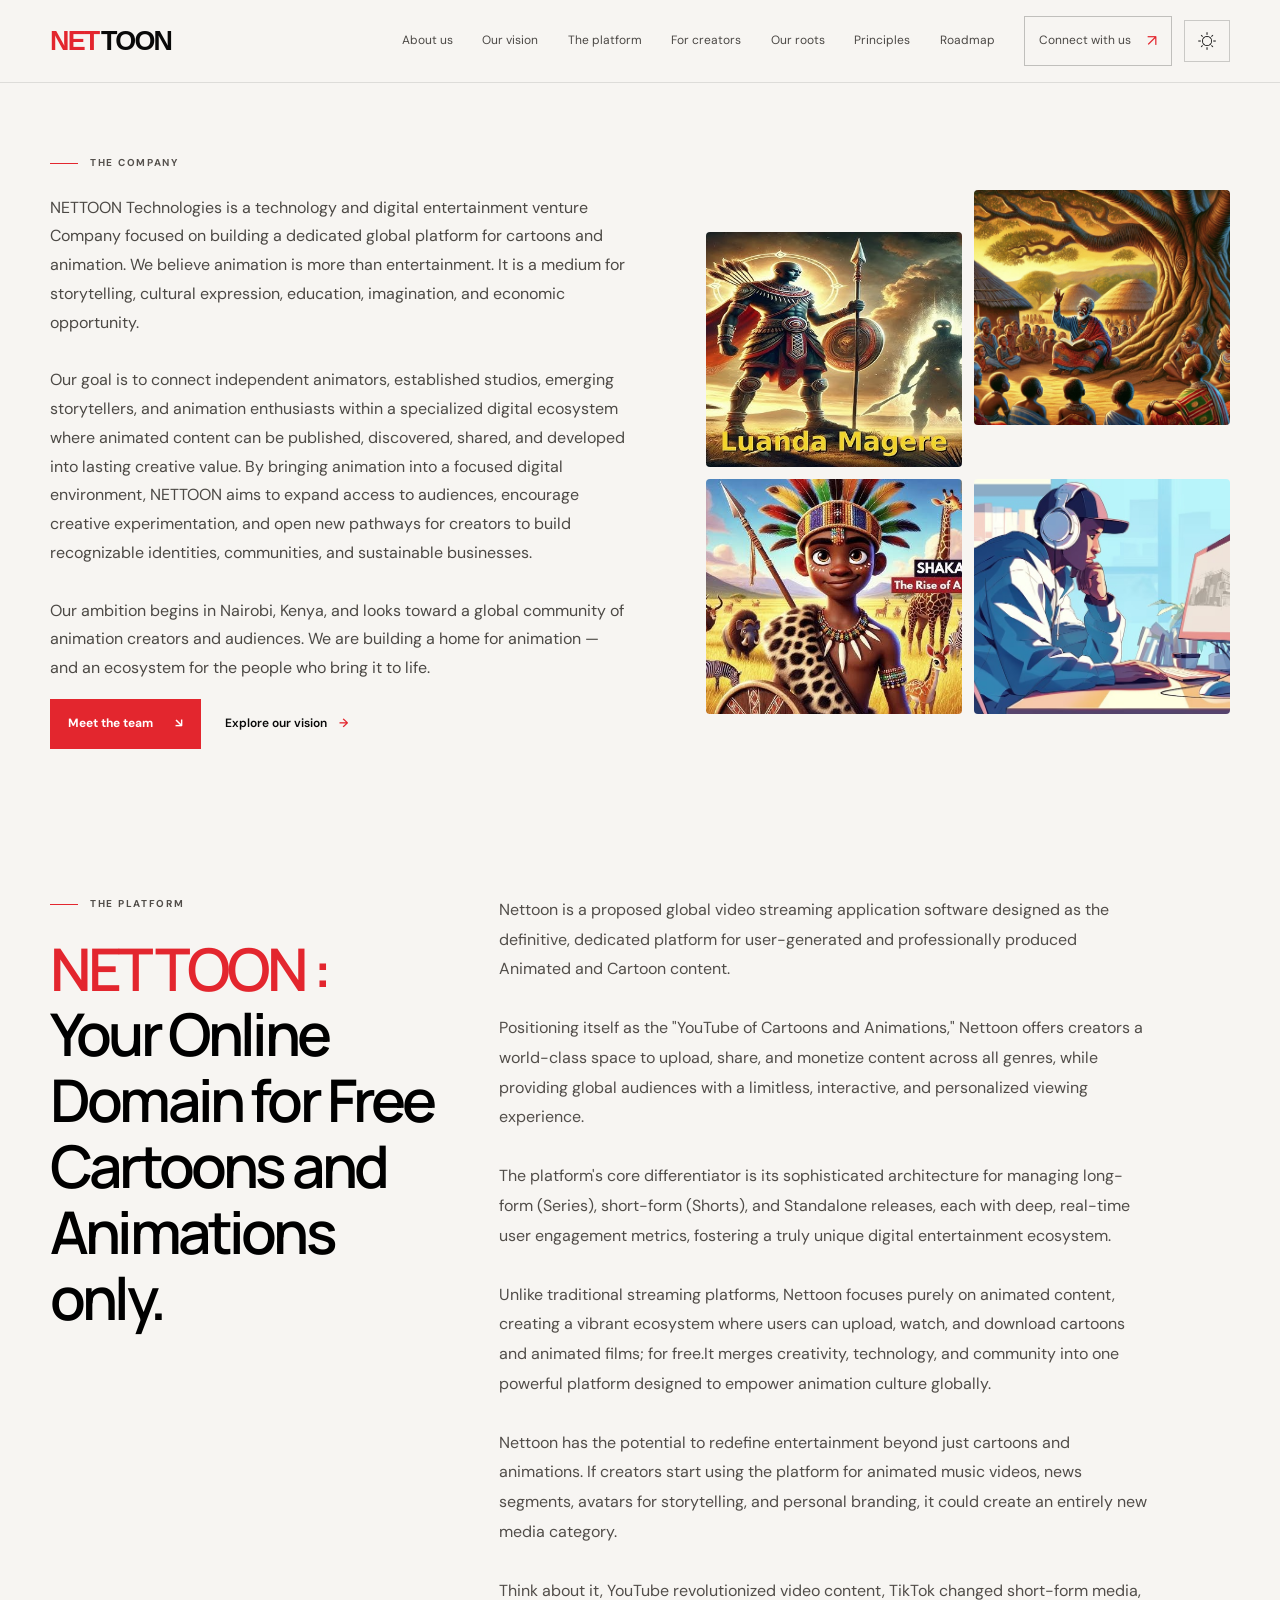
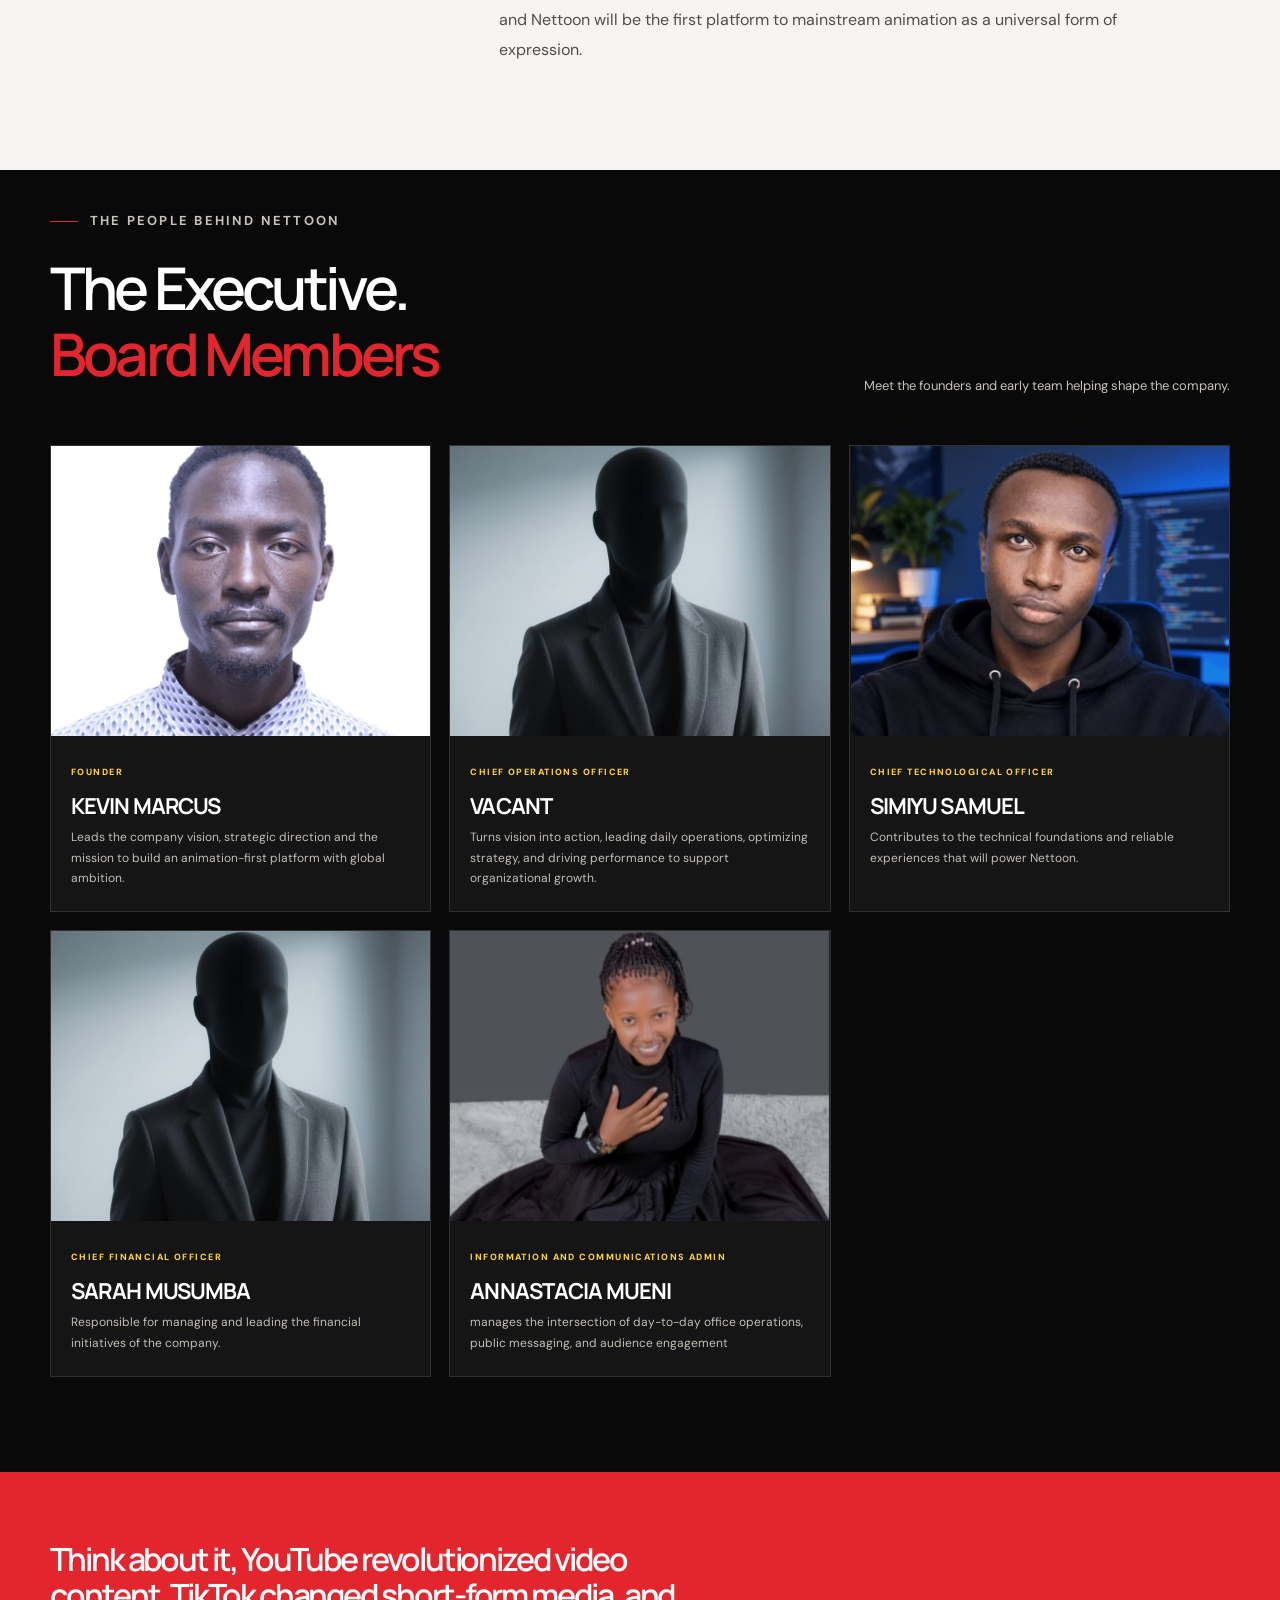
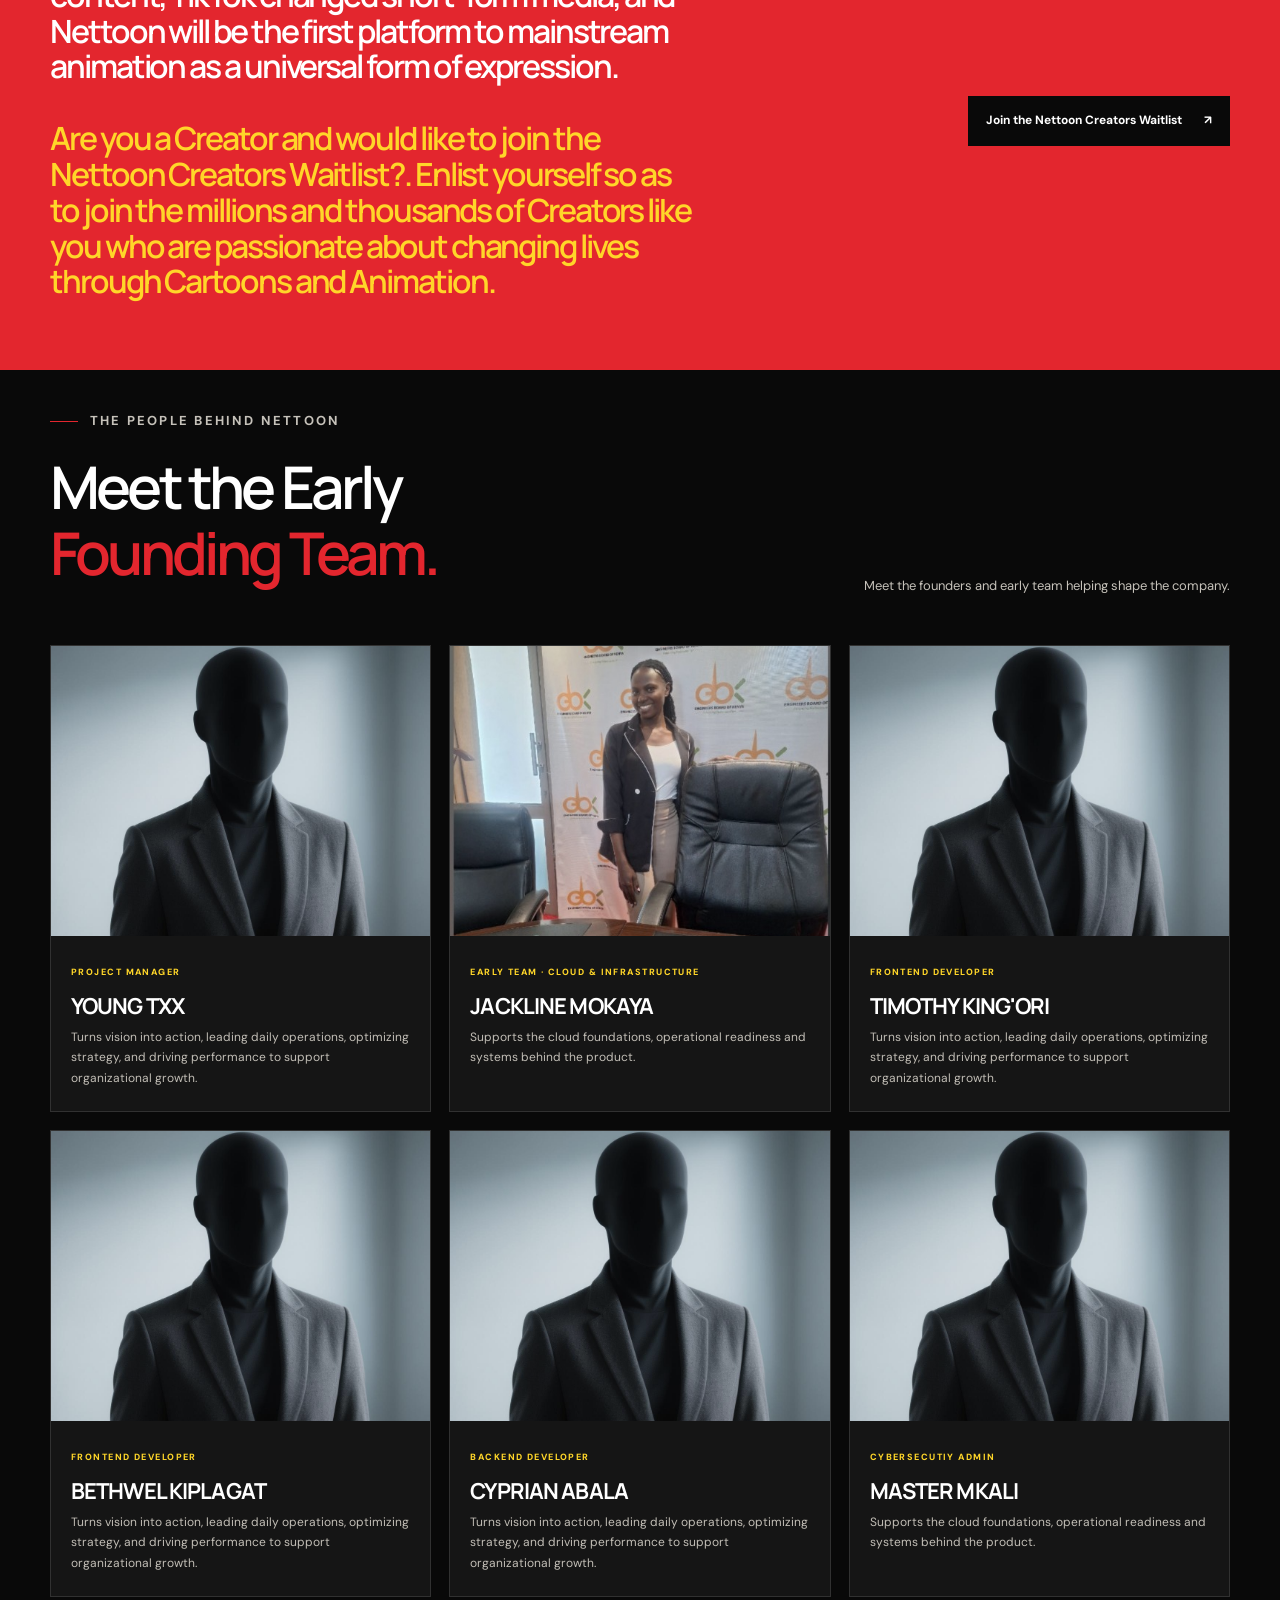
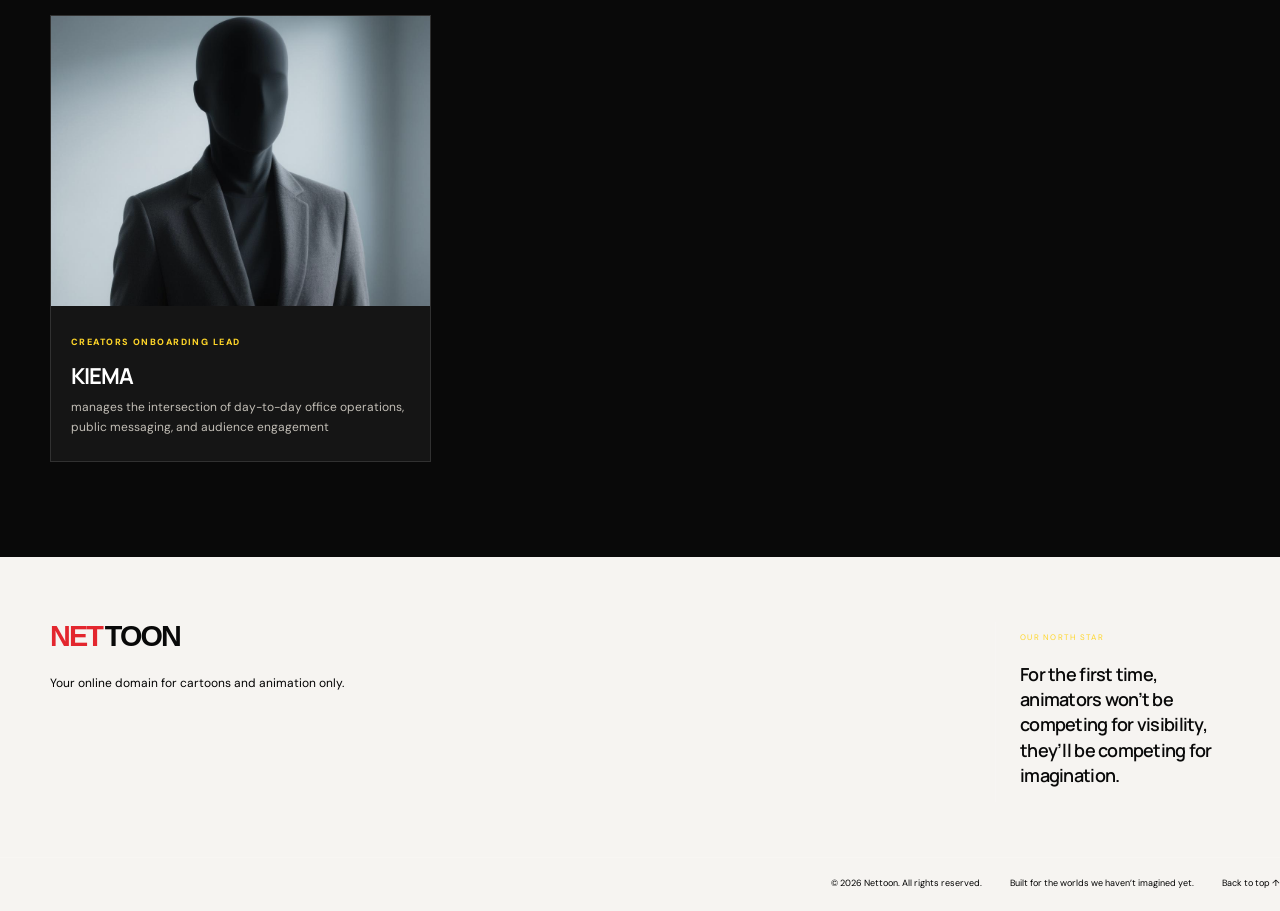
==== commit fc37c59d: "Add files via upload" ====
--- a/about.html
+++ b/about.html
@@ -79,7 +79,7 @@
                         width="20"
                         height="20"
                     >
-                    <span class="theme-label">Dark mode</span>
+
                 </button>
 
             </div>
--- a/styles.css
+++ b/styles.css
@@ -4018,3 +4018,103 @@
     html[data-theme="dark"] .theme-toggle .theme-toggle-icon  {
   filter: invert(1);
     }
+
+    /* =========================================
+   CONNECT SECTION — DARK MODE
+========================================= */
+
+html[data-theme="dark"] .connect-section .connect-panel {
+    background: #171717 !important;
+    color: #f5f5f5 !important;
+    border: 1px solid #383838;
+}
+
+/* Top labels */
+html[data-theme="dark"] .connect-section .connect-panel-top,
+html[data-theme="dark"] .connect-section .connect-panel-top span {
+    color: #cccccc !important;
+}
+
+/* Description */
+html[data-theme="dark"] .connect-section .connect-panel > p {
+    color: #e0e0e0 !important;
+}
+
+/* Contact email */
+html[data-theme="dark"] .connect-section .contact-email {
+    color: #ffff00 !important;
+}
+
+/* Small note */
+html[data-theme="dark"] .connect-section .connect-panel .small-note {
+    color: #aaaaaa !important;
+}
+
+/* Divider */
+html[data-theme="dark"] .connect-section .connect-rule {
+    background: #444444 !important;
+    border-color: #444444 !important;
+}
+
+/* Back to beginning link */
+html[data-theme="dark"] .connect-section .connect-panel .text-link,
+html[data-theme="dark"] .connect-section .connect-panel .text-link-dark {
+    color: #ffff00 !important;
+}
+
+/* Arrow icons */
+html[data-theme="dark"] .connect-section .contact-email span,
+html[data-theme="dark"] .connect-section .text-link span {
+    color: #ffff00 !important;
+}
+
+/* Contact email — light mode */
+html[data-theme="light"] .connect-section .contact-email {
+    color: #ff0000 !important;
+}
+
+/* Back to the beginning — dark mode */
+html[data-theme="dark"] .connect-section .connect-panel .text-link,
+html[data-theme="dark"] .connect-section .connect-panel .text-link-dark {
+    color: #ffffff !important;
+}
+
+html[data-theme="dark"] .connect-section .connect-panel .text-link span,
+html[data-theme="dark"] .connect-section .connect-panel .text-link-dark span {
+    color: #ffffff !important;
+}
+
+/* Creator image — full view, matching container height, transparent background */
+.creator-visual {
+    width: 100%;
+    height: fit-content !important;
+    min-height: 0 !important;
+    padding-block: 0 !important;
+    align-self: start;
+    overflow: visible;
+    background: transparent !important;
+    background-color: transparent !important;
+    box-shadow: none !important;
+}
+
+.creator-visual .creator-mockup {
+    display: block;
+    width: 100%;
+    max-width: 100%;
+    height: auto !important;
+    max-height: none !important;
+    object-fit: contain;
+    object-position: center;
+}
+
+/* Light mode */
+html[data-theme="light"] .creator-visual {
+    background: transparent !important;
+    background-color: transparent !important;
+}
+
+/* Dark mode */
+html[data-theme="dark"] .creator-visual {
+    background: transparent !important;
+    background-color: transparent !important;
+}
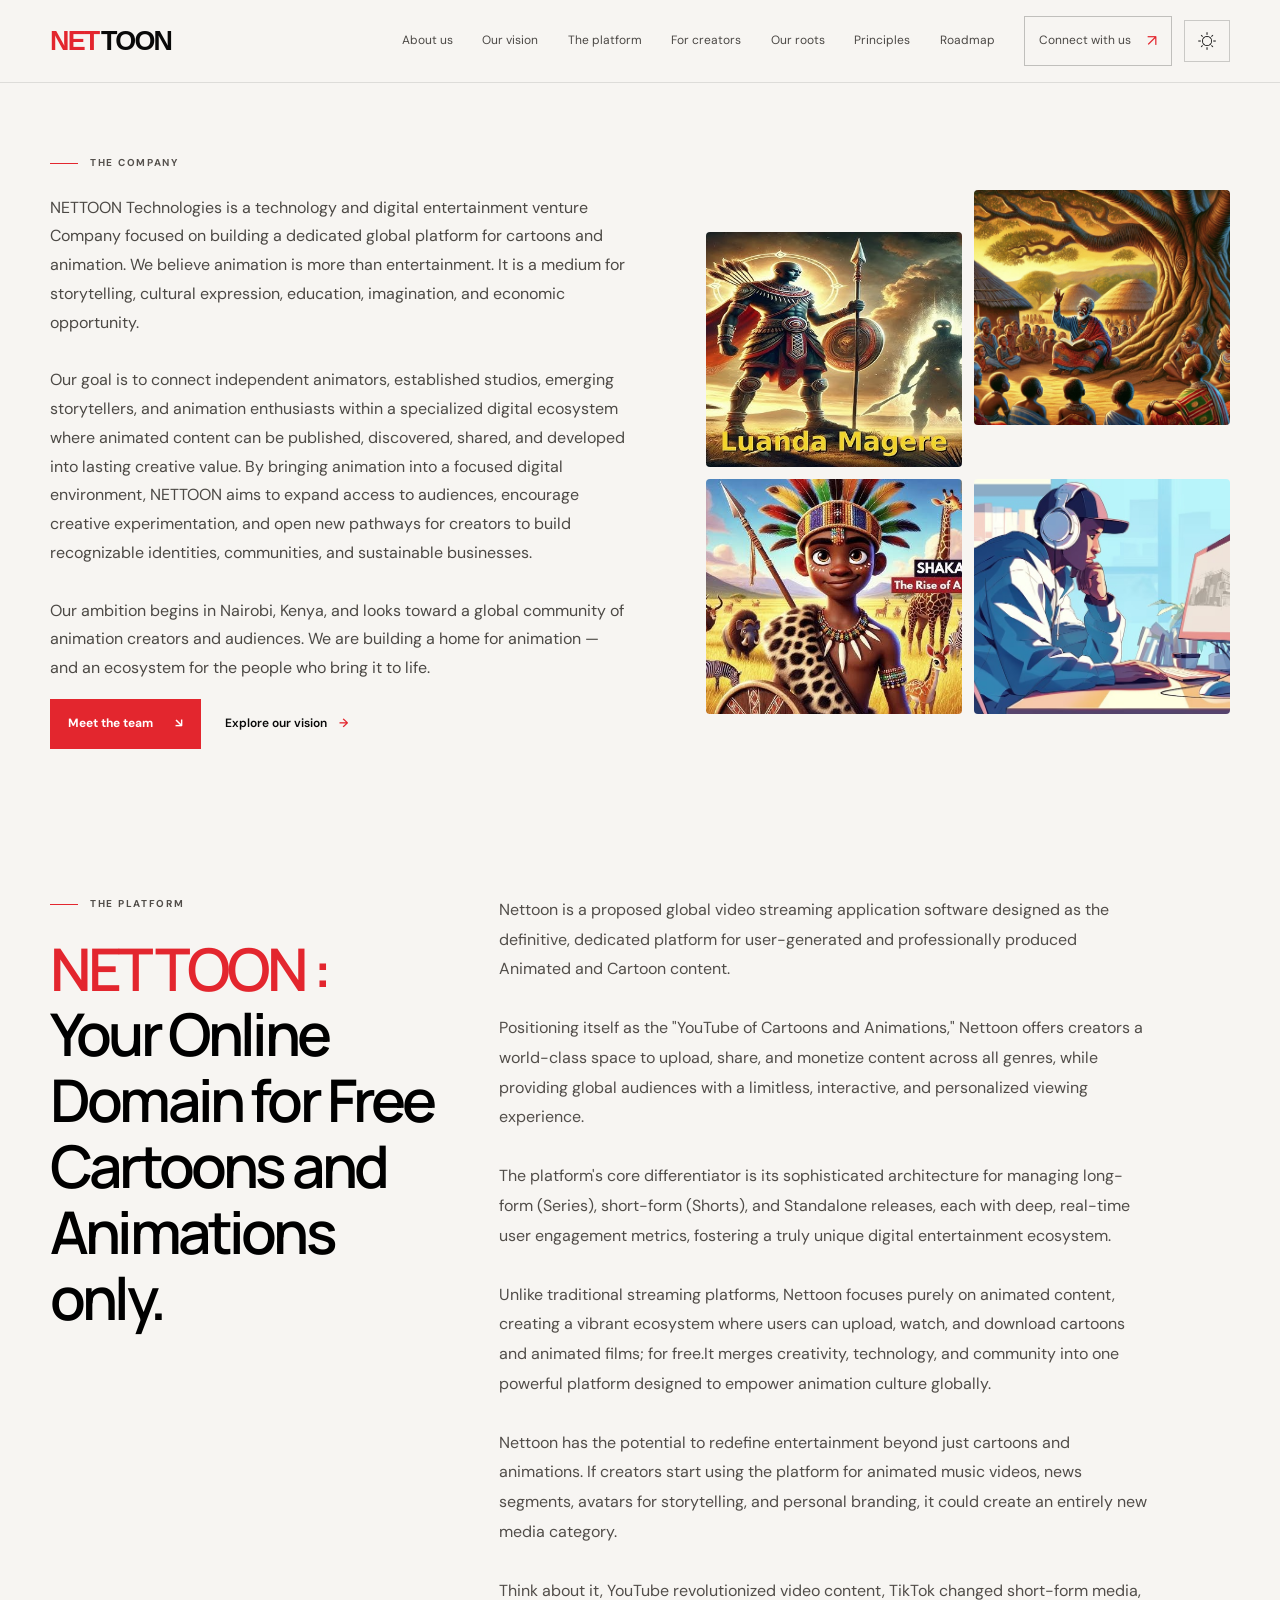
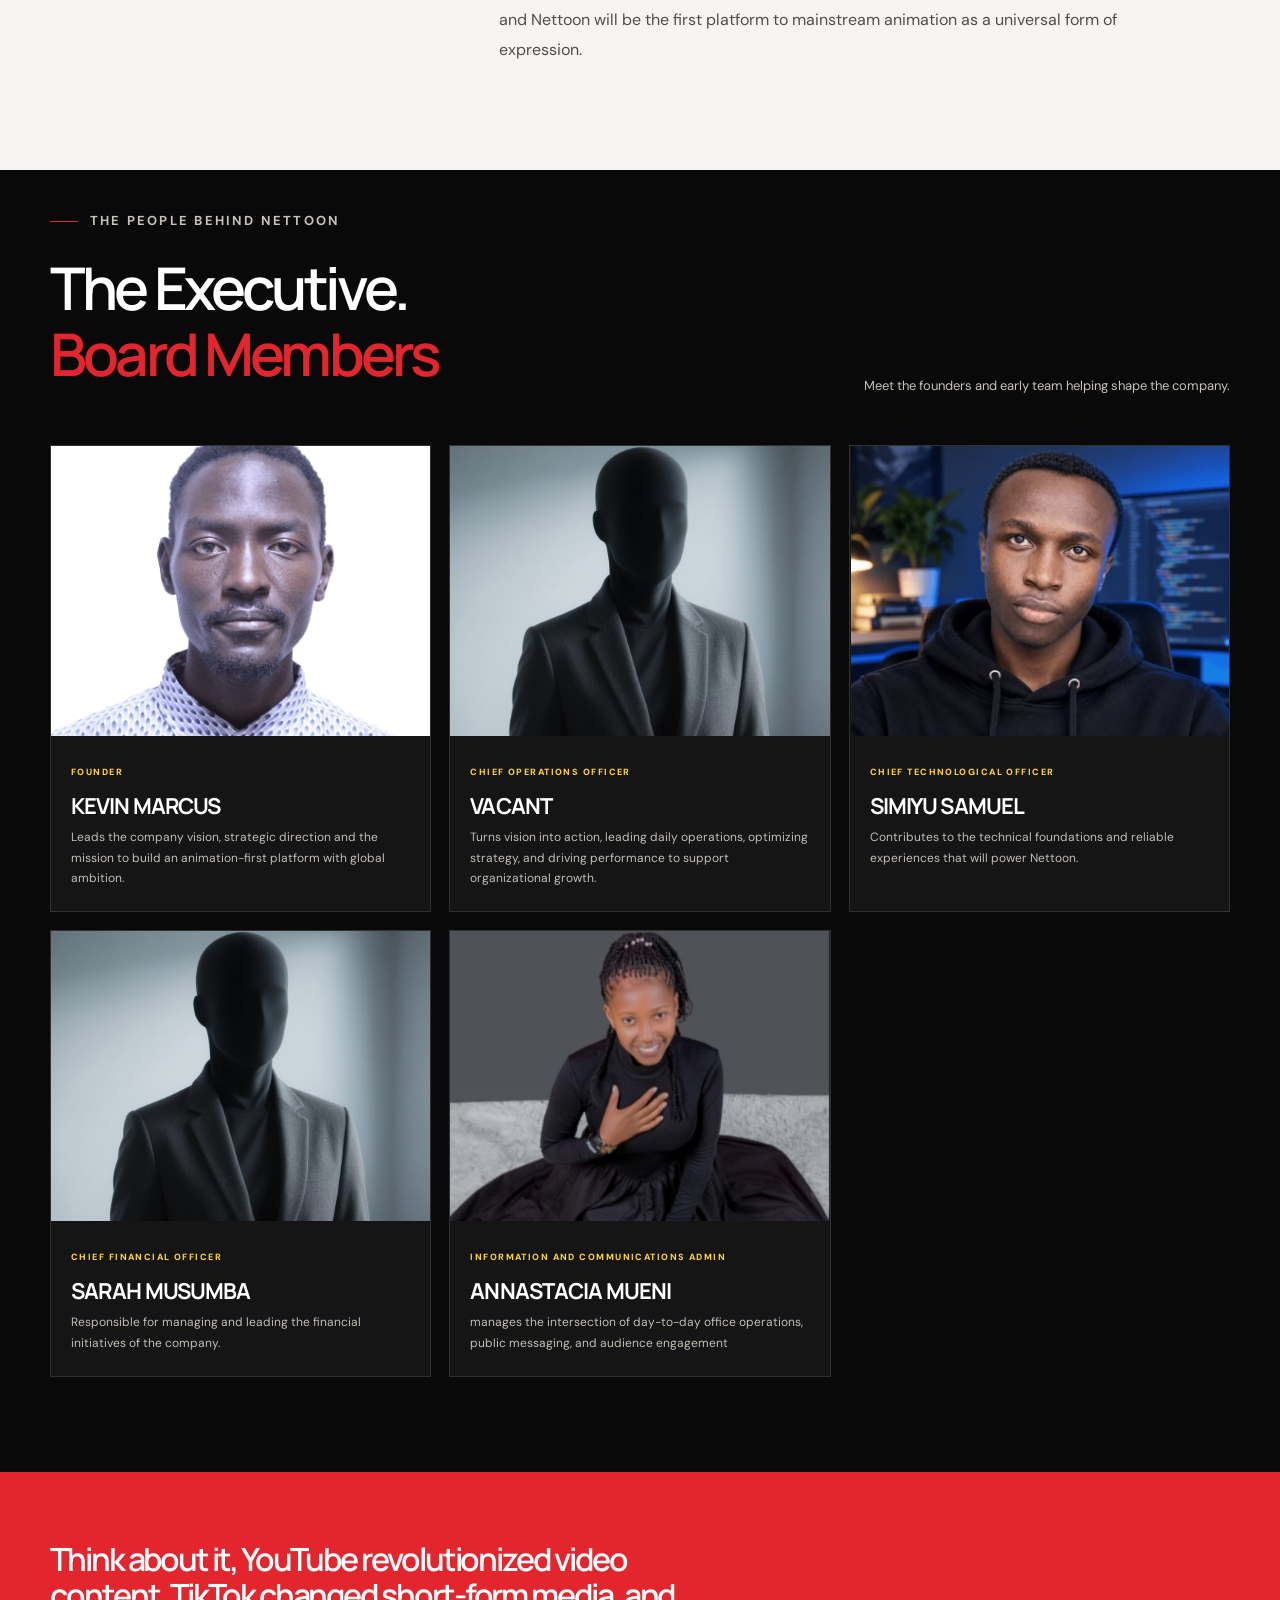
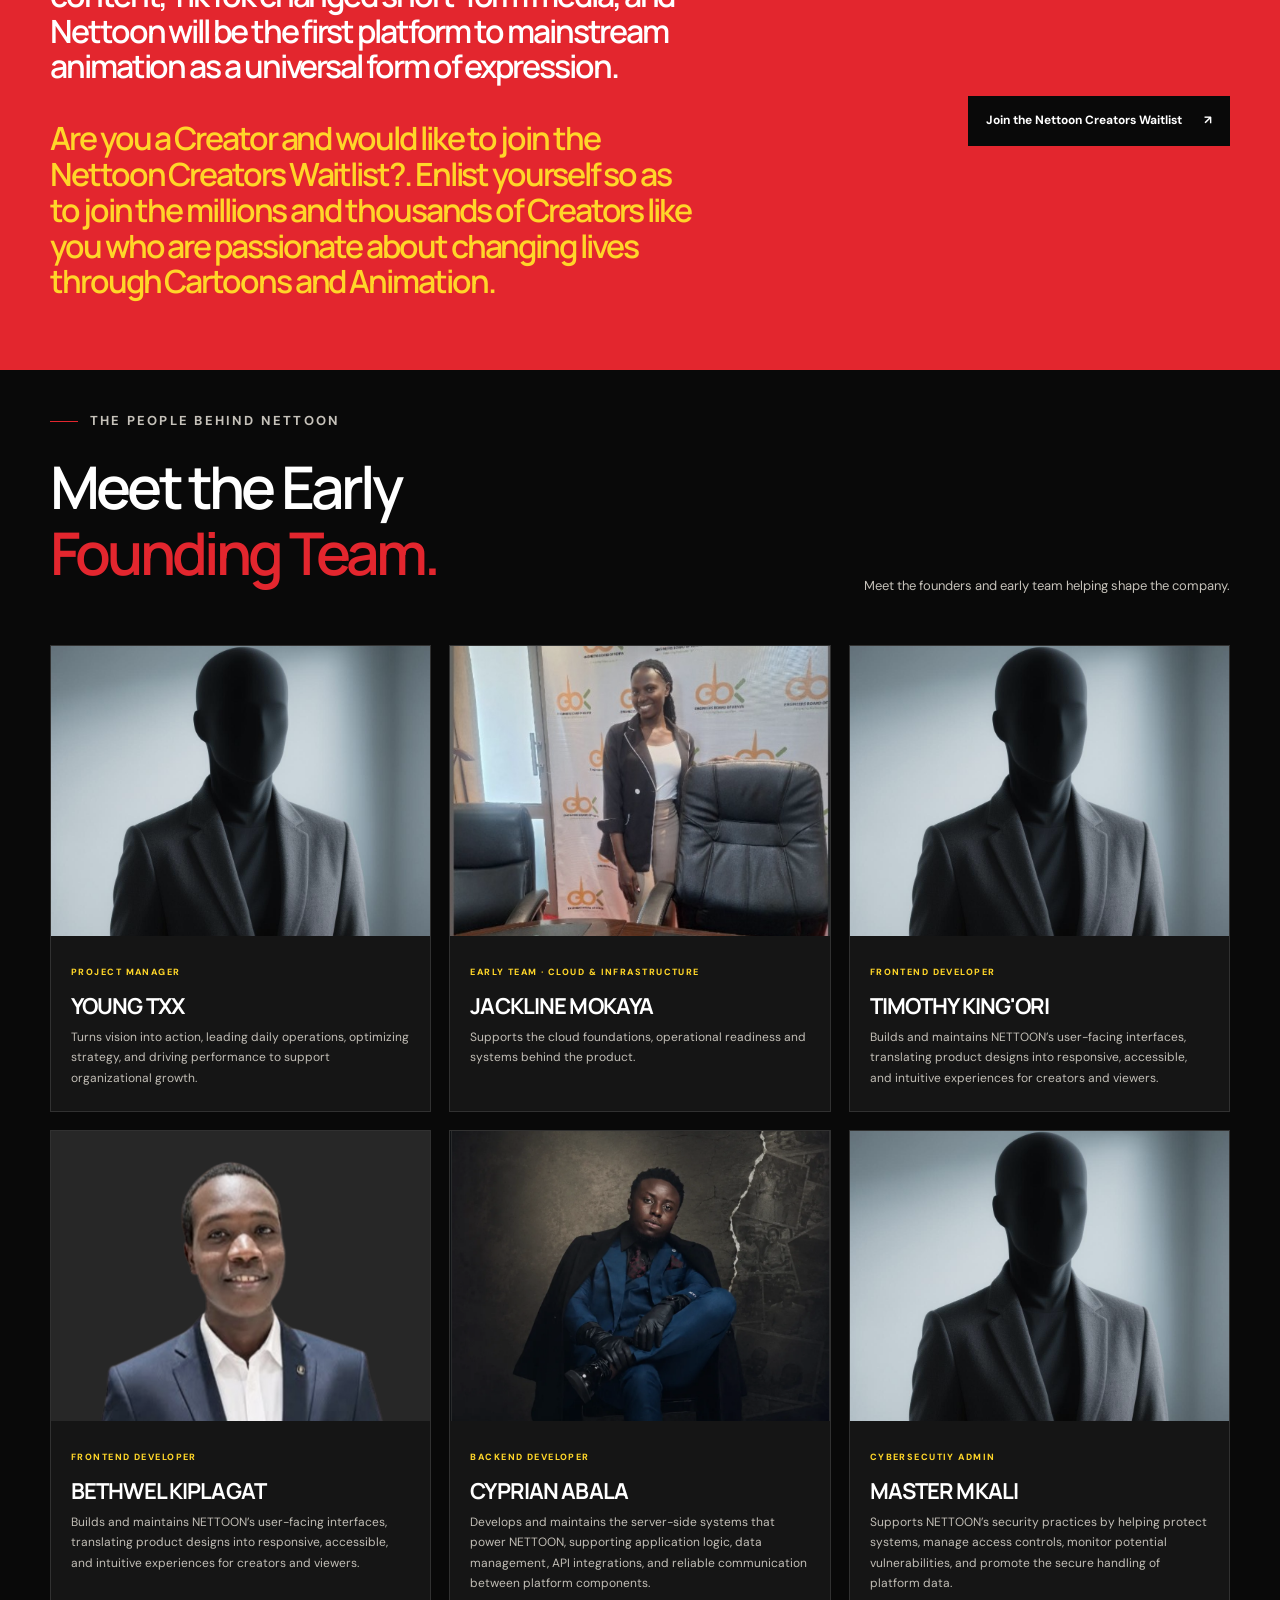
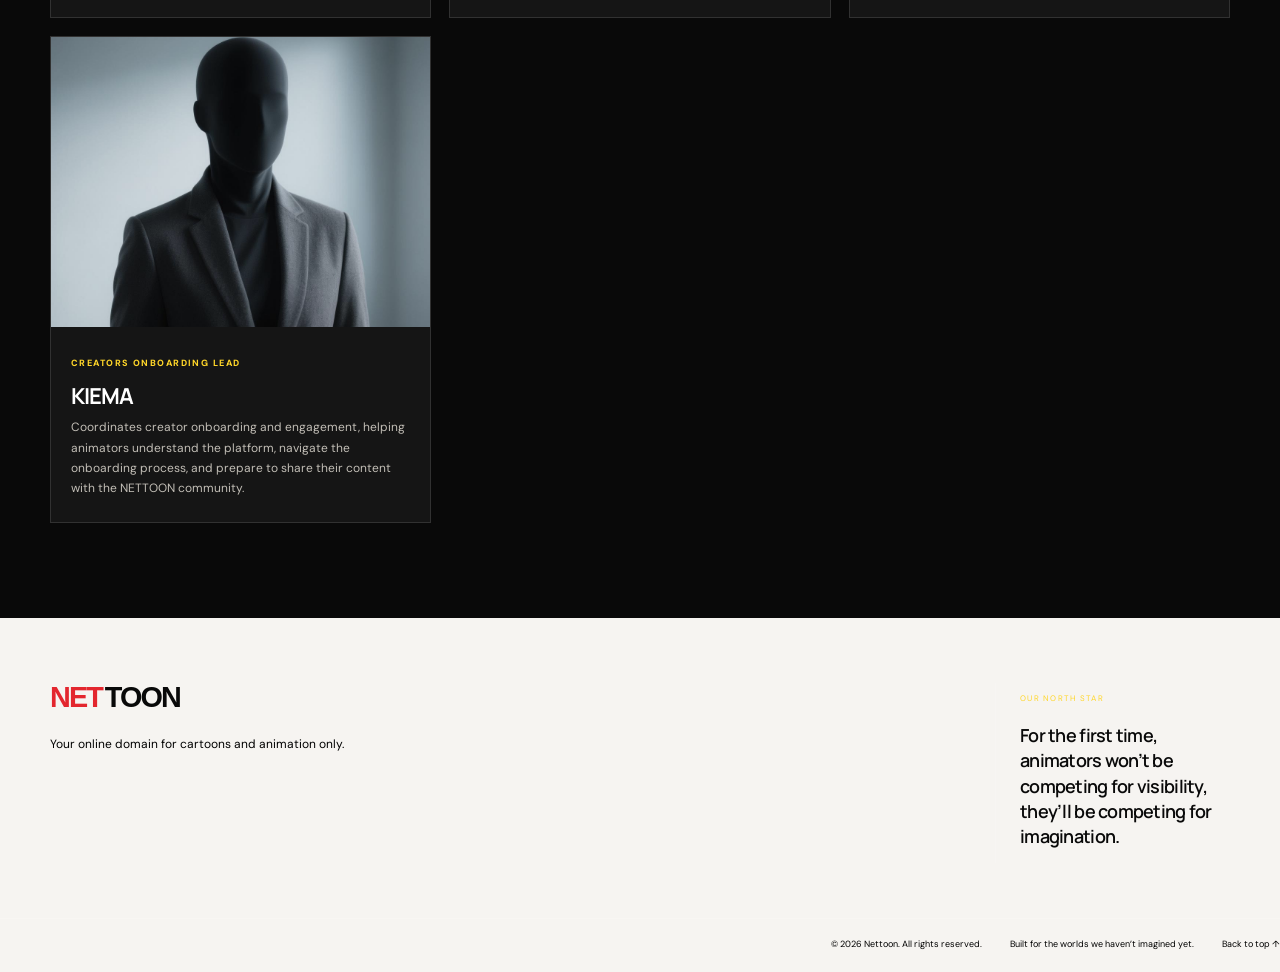
==== commit b1fd85a5: "Add files via upload" ====
--- a/about.html
+++ b/about.html
@@ -355,32 +355,29 @@
                             <span class="team-role">FRONTEND DEVELOPER</span>
                             <h3>TIMOTHY KING'ORI</h3>
                             <p>
-                                Turns vision into action, leading daily operations, optimizing strategy, and driving performance to support organizational growth.
-                            </p>
+Builds and maintains NETTOON’s user-facing interfaces, translating product designs into responsive, accessible, and intuitive experiences for creators and viewers.                            </p>
                         </div>
                     </article>
 
                   <article class="team-card">
-                        <img src="WhatsApp Image 2026-10-09 at 16.56.58.jpeg" alt="Placeholder portrait for an early team member">
+                        <img src="Bethwel.png" alt="Placeholder portrait for an early team member">
 
                         <div class="team-card-body">
                             <span class="team-role">FRONTEND DEVELOPER</span>
                             <h3>BETHWEL KIPLAGAT</h3>
                             <p>
-                                Turns vision into action, leading daily operations, optimizing strategy, and driving performance to support organizational growth.
-                            </p>
+Builds and maintains NETTOON’s user-facing interfaces, translating product designs into responsive, accessible, and intuitive experiences for creators and viewers.                            </p>
                         </div>
                     </article>
 
               <article class="team-card">
-                        <img src="WhatsApp Image 2026-10-09 at 16.56.58.jpeg" alt="Placeholder portrait for an early team member">
+                        <img src="Arwkings.png" alt="Placeholder portrait for an early team member">
 
                         <div class="team-card-body">
                             <span class="team-role">BACKEND DEVELOPER</span>
                             <h3>CYPRIAN ABALA</h3>
                             <p>
-                                Turns vision into action, leading daily operations, optimizing strategy, and driving performance to support organizational growth.
-                            </p>
+Develops and maintains the server-side systems that power NETTOON, supporting application logic, data management, API integrations, and reliable communication between platform components.                            </p>
                         </div>
                     </article>
                     </article>
@@ -392,8 +389,7 @@
                             <span class="team-role">CYBERSECUTIY ADMIN</span>
                             <h3>MASTER MKALI</h3>
                             <p>
-                                Supports the cloud foundations, operational readiness and systems behind the product.
-                            </p>
+Supports NETTOON’s security practices by helping protect systems, manage access controls, monitor potential vulnerabilities, and promote the secure handling of platform data.                            </p>
                         </div>
                     </article>
 
@@ -404,8 +400,7 @@
                             <span class="team-role">CREATORS ONBOARDING LEAD</span>
                             <h3>KIEMA</h3>
                             <p>
-                            manages the intersection of day-to-day office operations, public messaging, and audience engagement
-                             </p>
+Coordinates creator onboarding and engagement, helping animators understand the platform, navigate the onboarding process, and prepare to share their content with the NETTOON community.                             </p>
                         </div>
                     </article>
 
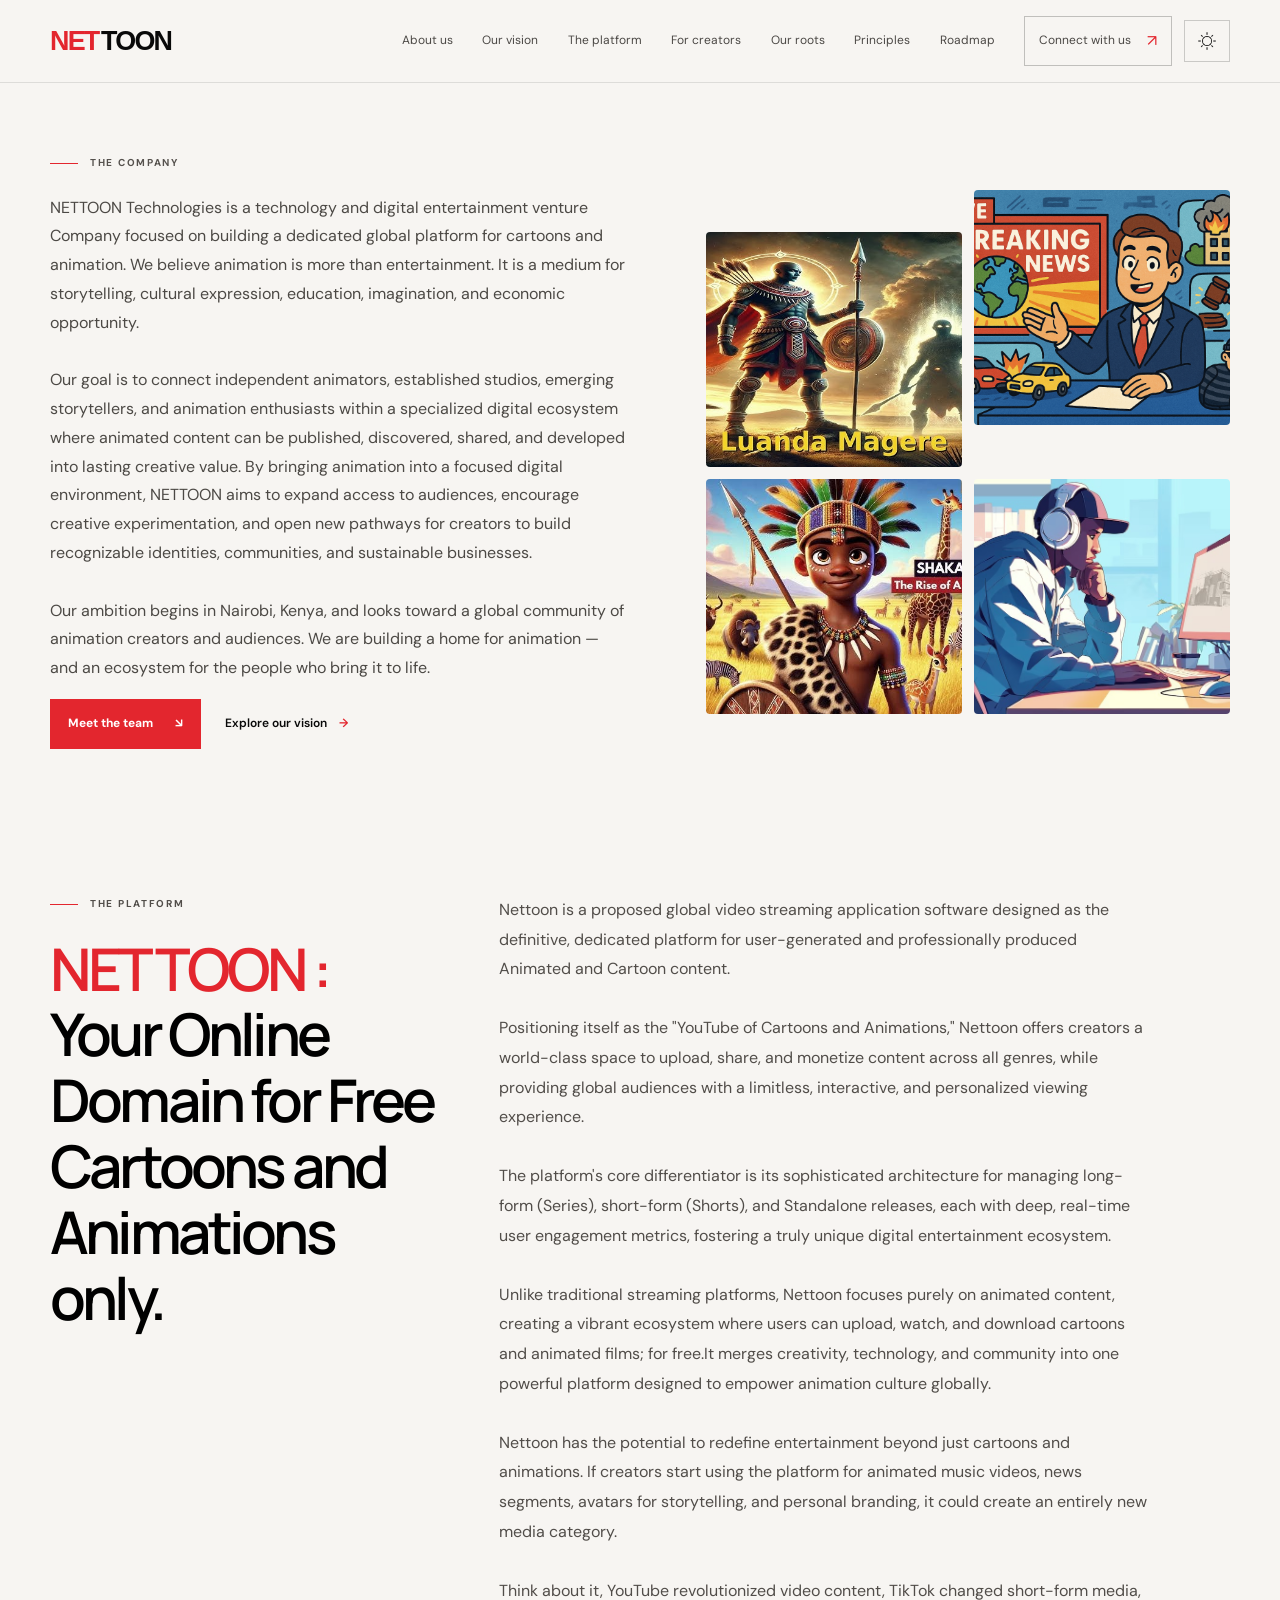
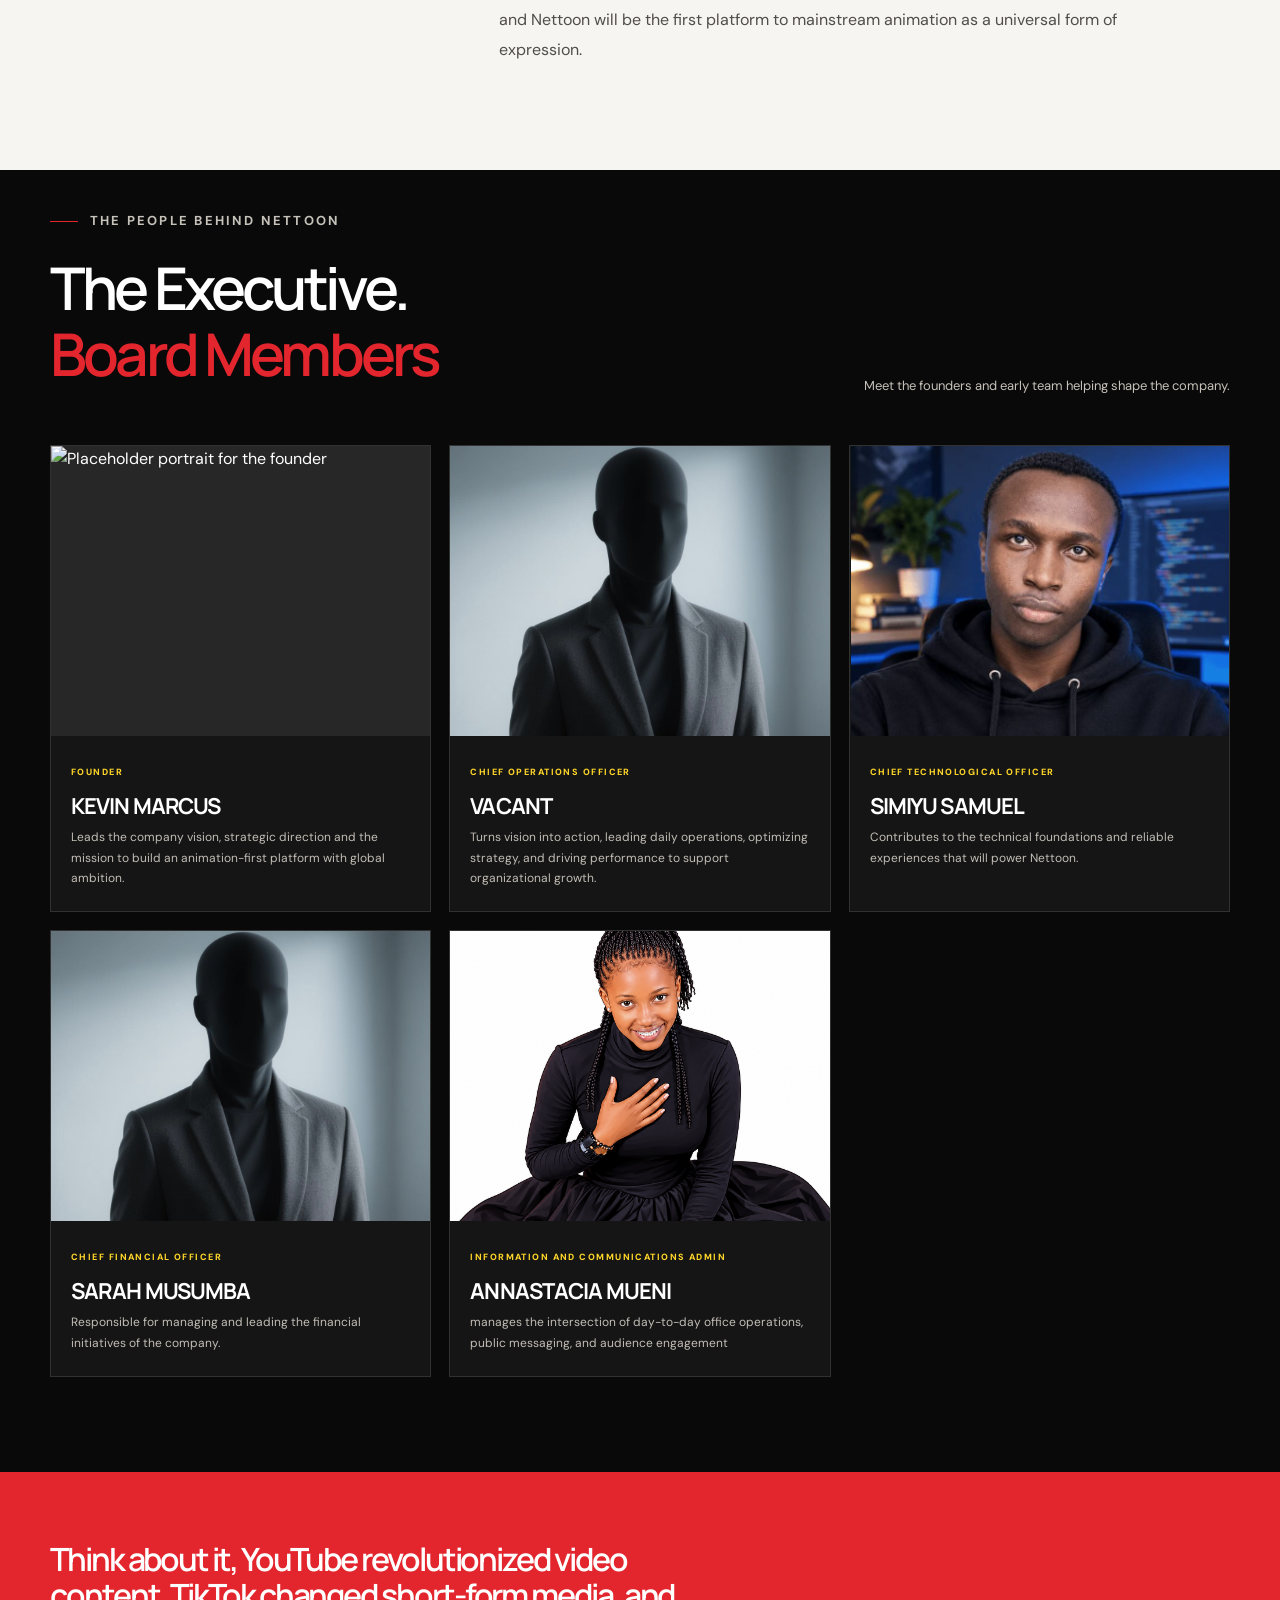
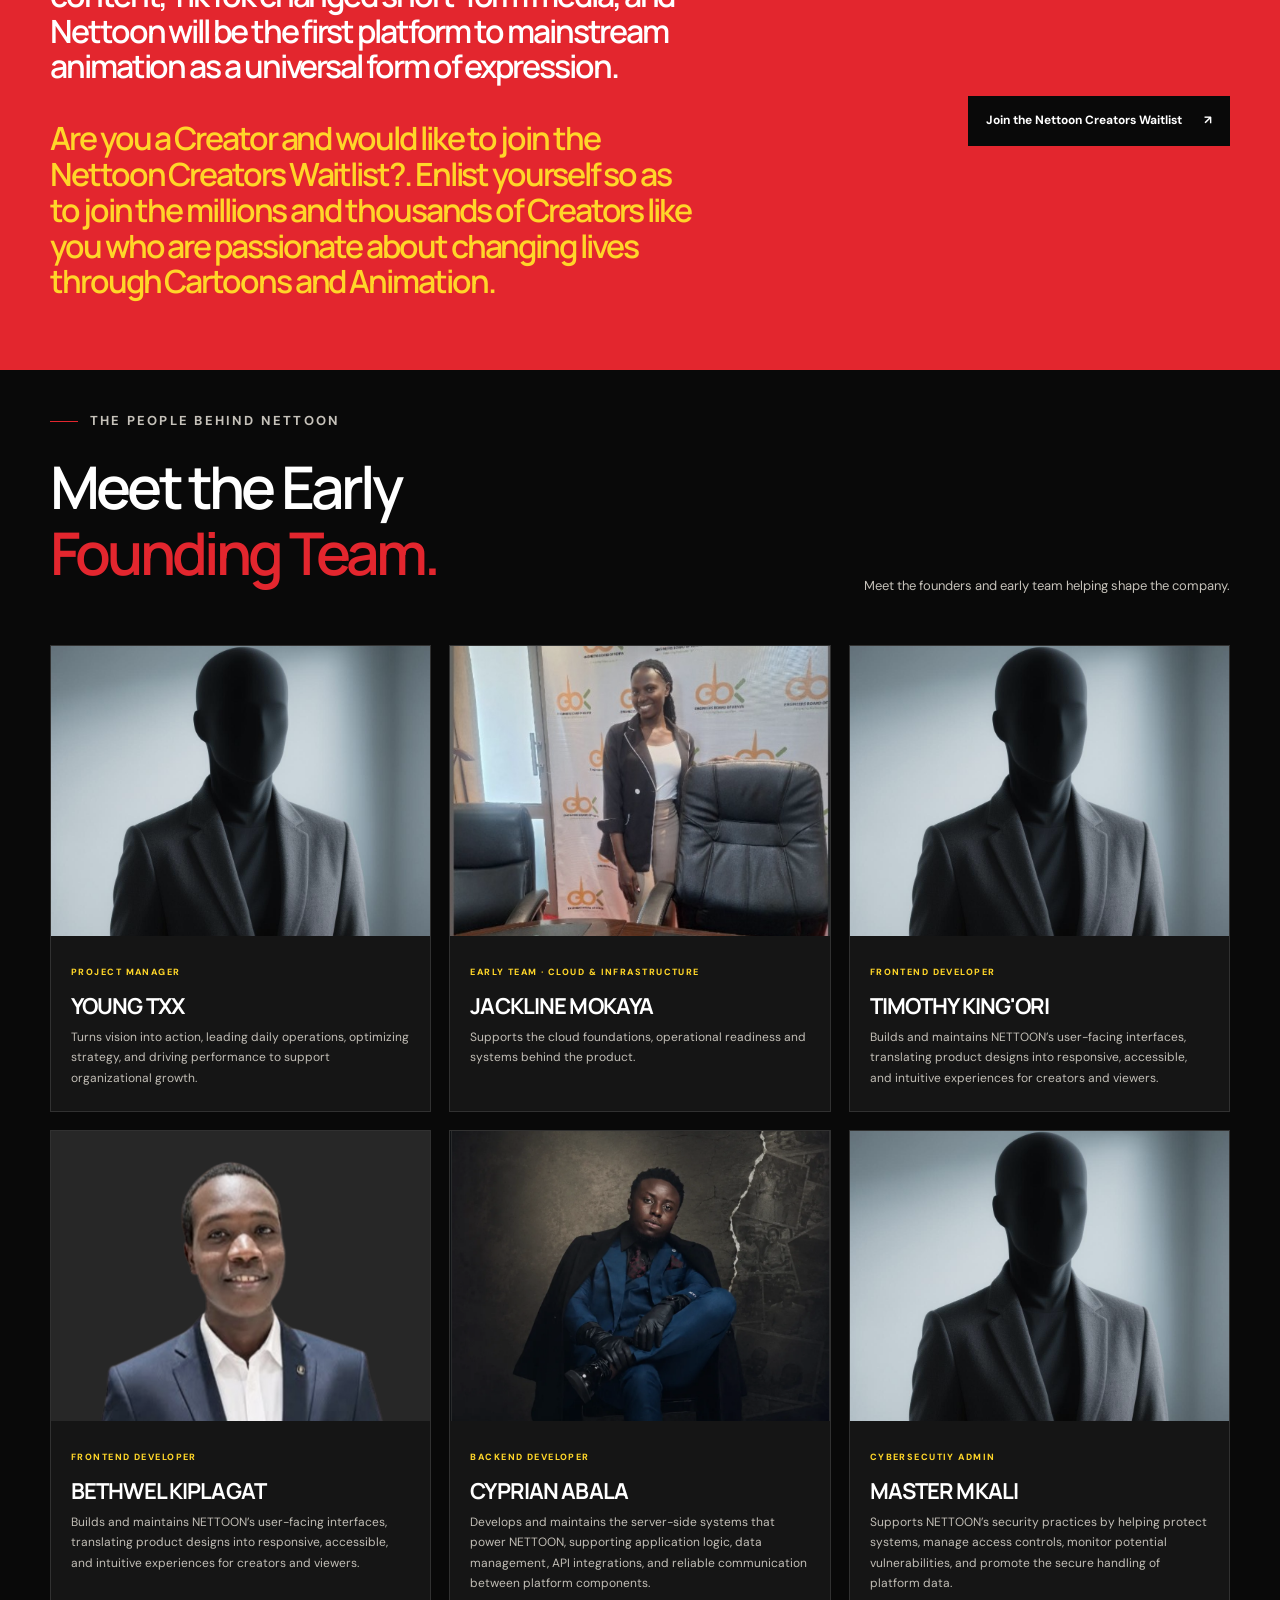
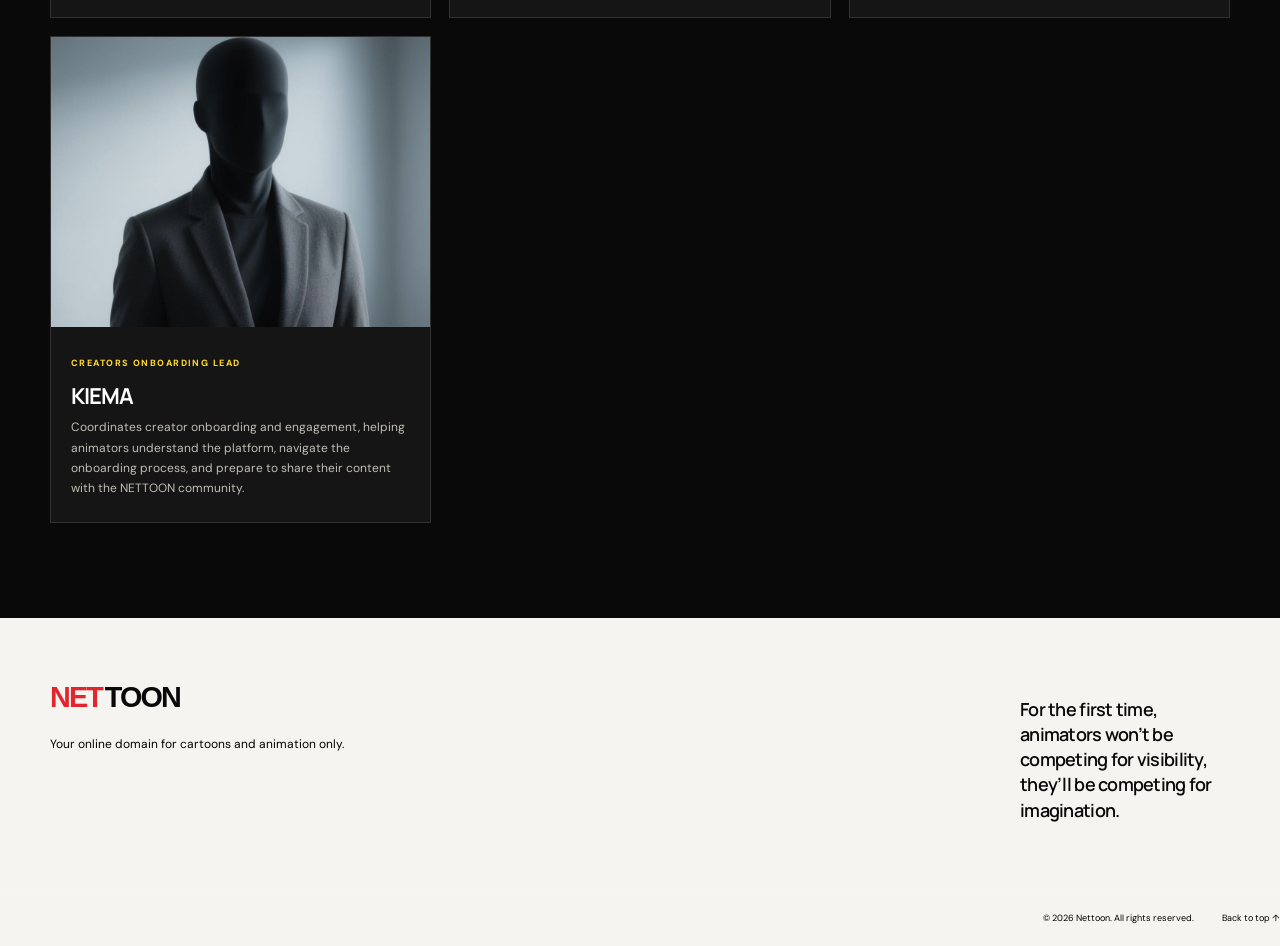
==== commit 9ca3bbd0: "Add files via upload" ====
--- a/about.html
+++ b/about.html
@@ -14,7 +14,7 @@
     <link rel="preconnect" href="https://fonts.gstatic.com" crossorigin>
 
     <link href="https://fonts.googleapis.com/css2?family=DM+Sans:wght@400;500;600;700&family=Manrope:wght@400;500;600;700;800&display=swap" rel="stylesheet">
-
+<link rel="stylesheet" href="styles(7).css">
     <link rel="stylesheet" href="styles.css">
     <script src="script.js" defer></script>
 </head>
@@ -139,7 +139,7 @@
 
                     <img src="lwanda magere (1).png" alt="Mockup image of a collaborative team meeting">
 
-                    <img src="12 (1).png" alt="Mockup image of creative teammates working together">
+                    <img src="13.png" alt="Mockup image of creative teammates working together">
 
                     <img src="images (2).jpeg" alt="Mockup image of a team brainstorming">
 
@@ -218,7 +218,7 @@
                 <div class="team-grid">
 
                     <article class="team-card">
-                        <img src="IMG-20260209-WA0003.jpg" alt="Placeholder portrait for the founder">
+                        <img src="FOUNDER (2).png" alt="Placeholder portrait for the founder">
 
                         <div class="team-card-body">
                             <span class="team-role">Founder</span>
@@ -265,7 +265,7 @@
                     </article>
 
                     <article class="team-card">
-                        <img src="ANNASTACIA.jpeg" alt="Placeholder image for a future team member">
+                        <img src="ANNASTACIA II.jpeg" alt="Placeholder image for a future team member">
 
                         <div class="team-card-body">
                             <span class="team-role">Information and Communications Admin</span>
@@ -438,7 +438,7 @@
             
 
             <div class="footer-note">
-                <span class="footer-note-label">OUR NORTH STAR</span>
+                <span class="footer-note-label"  style="display: none;">OUR NORTH STAR</span>
                 <p>For the first time, animators won’t be competing for visibility,  
                     they’ll be competing for imagination.</p>
              
@@ -448,7 +448,7 @@
 
         <div class="container footer-bottom">
             <span>© <span id="year"></span> Nettoon. All rights reserved.</span>
-            <span>Built for the worlds we haven’t imagined yet.</span>
+            <span  style="display: none;">Built for the worlds we haven’t imagined yet.</span>
             <a href="index.html#top">Back to top ↑</a>
         </div>
 
--- a/styles.css
+++ b/styles.css
@@ -4117,4 +4117,53 @@
 html[data-theme="dark"] .creator-visual {
     background: transparent !important;
     background-color: transparent !important;
-}+}
+
+/* Platform card descriptions — light mode */
+.platform-card p {
+    color: #333333;
+    font-size: 14px;
+    line-height: 1.8;
+    opacity: 1;
+}
+
+/* Platform card descriptions — dark mode */
+html[data-theme="dark"] .platform-card p {
+    color: #e0e0e0;
+}
+
+/* Light mode */
+.features-heading .features-text {
+      color: #090909; /* Black */
+}
+
+.features-heading .functionality-text {
+    color: #e3262e; /* Red */
+}
+
+/* Dark mode */
+html[data-theme="dark"] .features-heading .features-text {
+    color: #e0e0e0;
+}
+
+html[data-theme="dark"] .features-heading .functionality-text {
+  color: #ffff00 !important;
+}
+
+/* Light mode */
+.editorial-photo-copy .ownership-heading {
+    color: #090909;
+}
+
+.editorial-photo-copy .ownership-heading .ownership-text {
+    color: #e3262e;
+}
+
+/* Dark mode */
+html[data-theme="dark"] .editorial-photo-copy .ownership-heading {
+    color: #ffffff;
+}
+
+html[data-theme="dark"] .editorial-photo-copy .ownership-heading .ownership-text {
+  color: #ffff00 !important;
+}
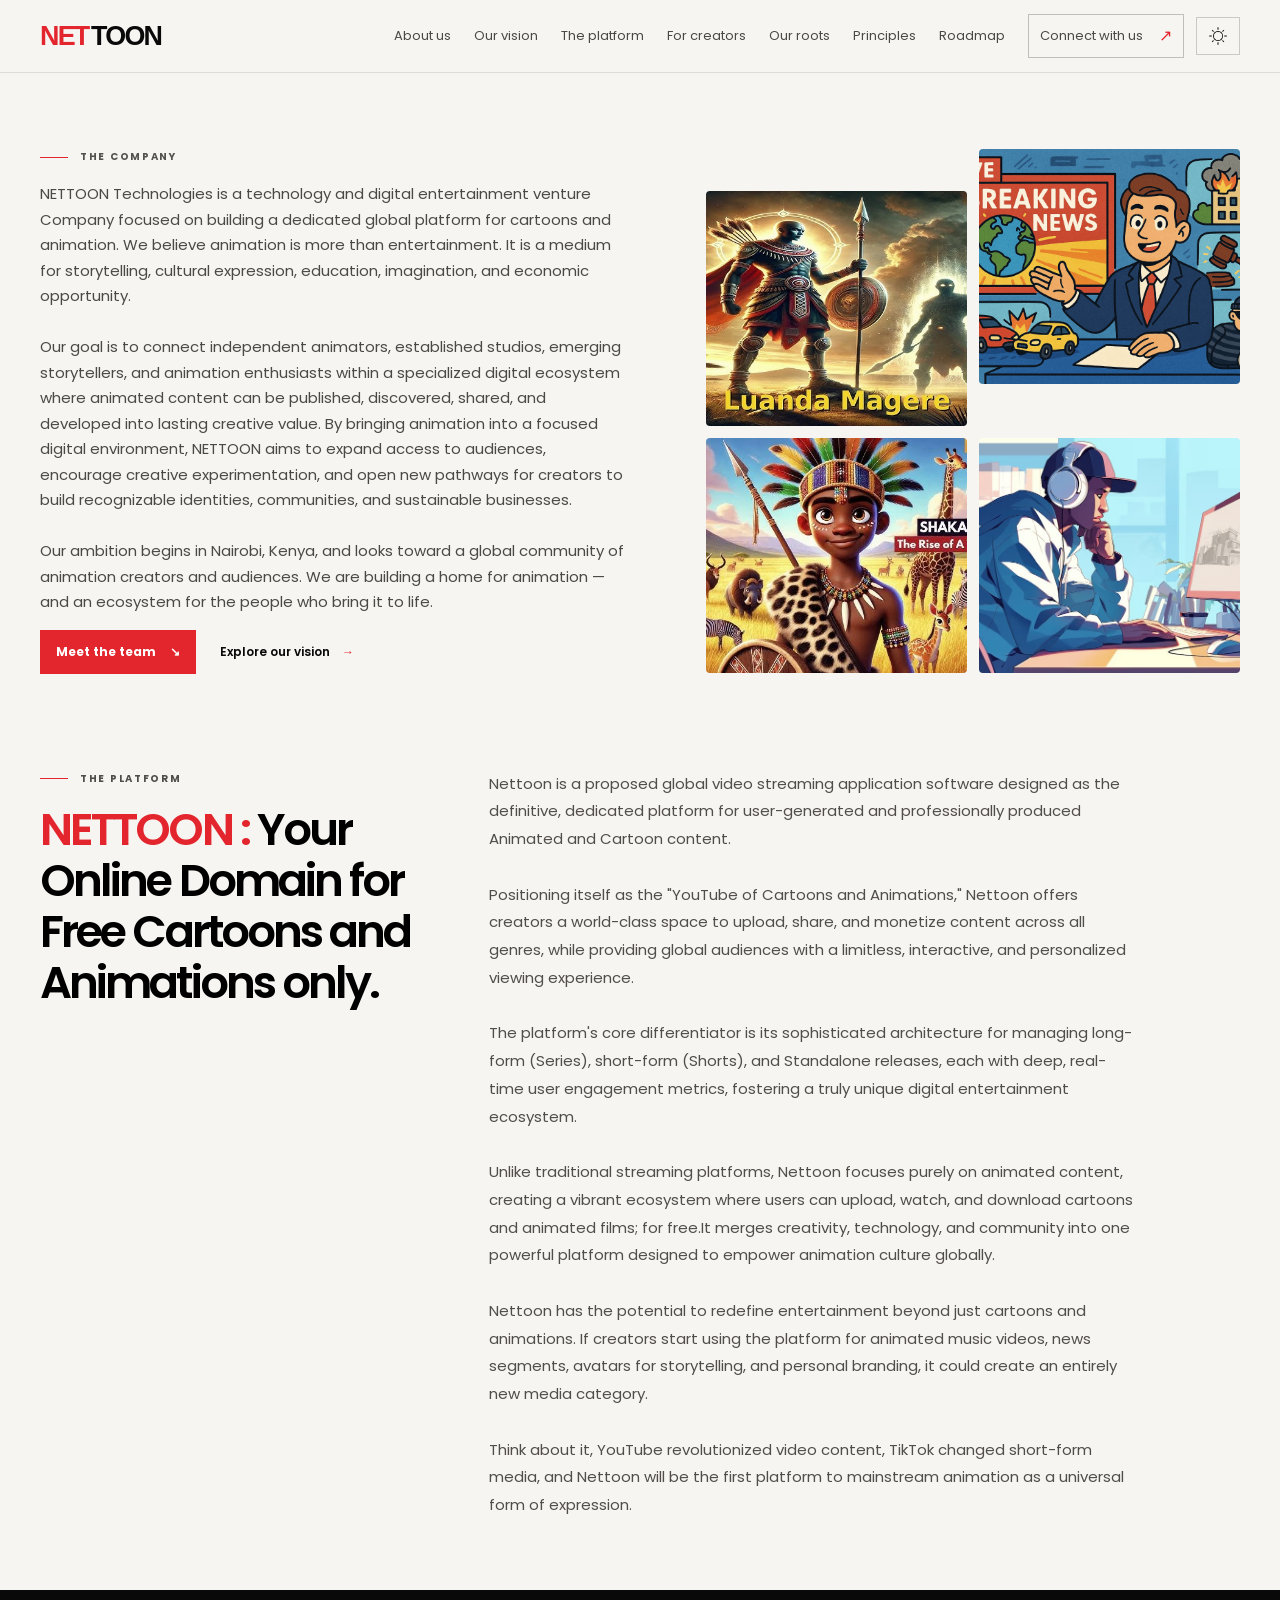
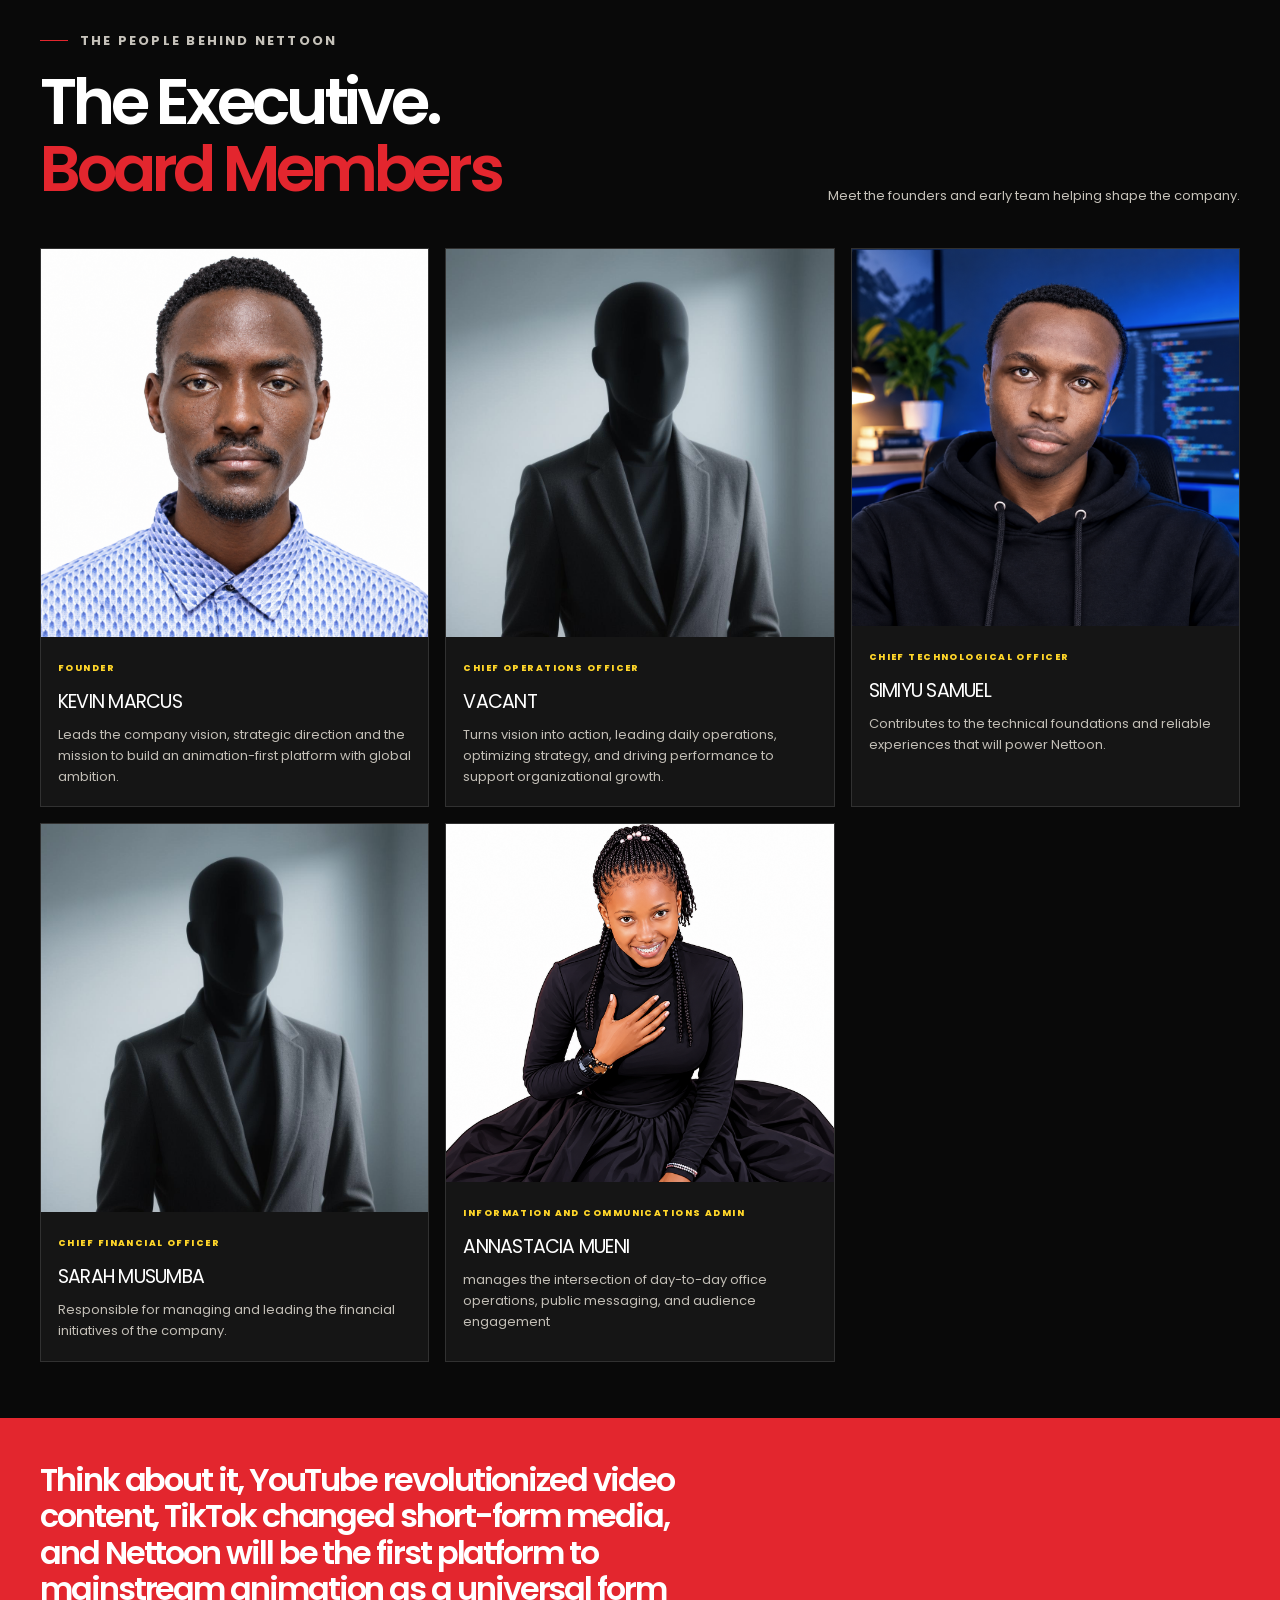
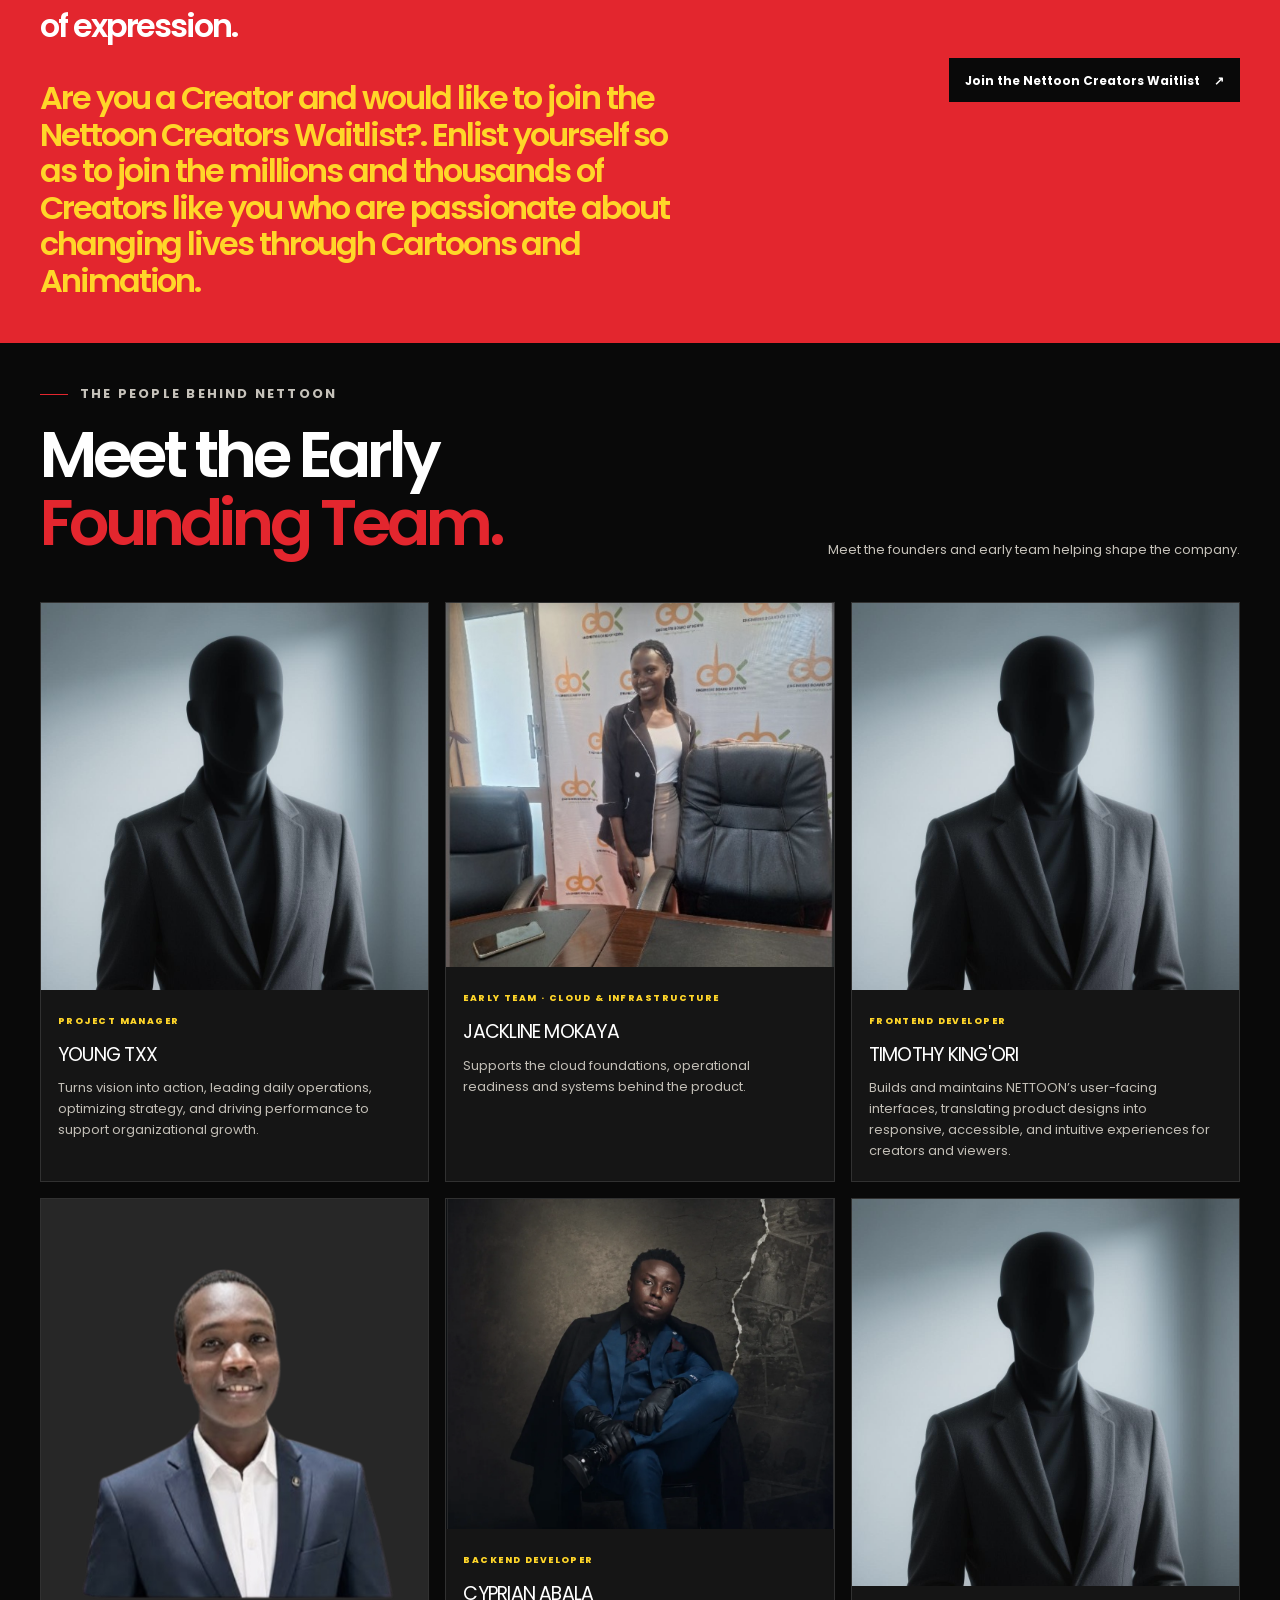
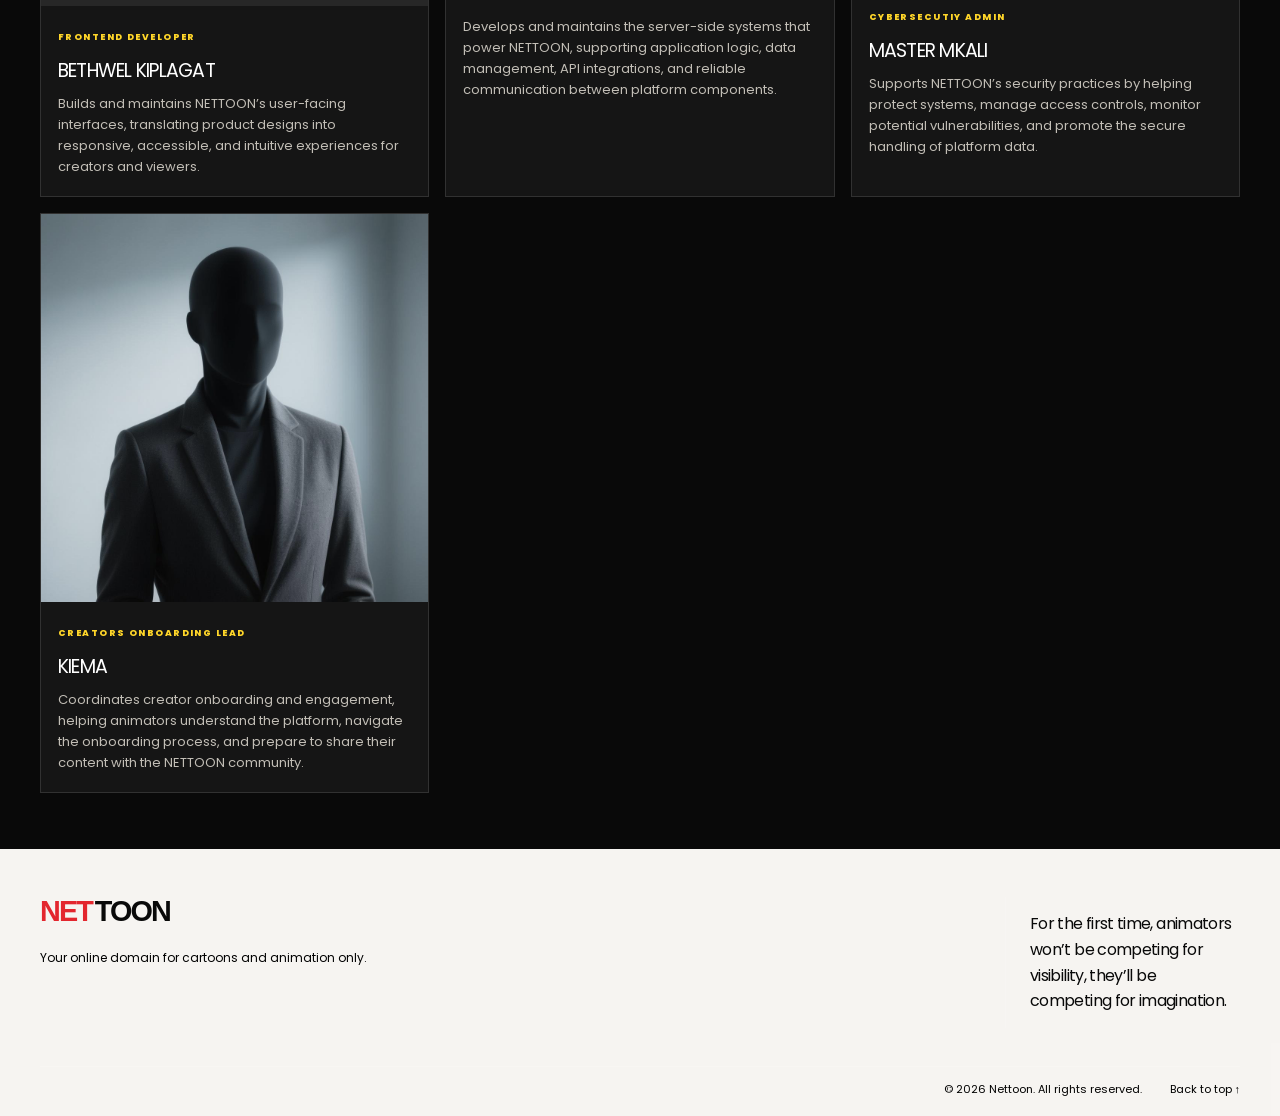
==== commit 9c079303: "Add files via upload" ====
--- a/about.html
+++ b/about.html
@@ -218,7 +218,7 @@
                 <div class="team-grid">
 
                     <article class="team-card">
-                        <img src="FOUNDER (2).png" alt="Placeholder portrait for the founder">
+                        <img src="FOUNDER.png" alt="Placeholder portrait for the founder">
 
                         <div class="team-card-body">
                             <span class="team-role">Founder</span>
@@ -448,7 +448,7 @@
 
         <div class="container footer-bottom">
             <span>© <span id="year"></span> Nettoon. All rights reserved.</span>
-            <span  style="display: none;">Built for the worlds we haven’t imagined yet.</span>
+         
             <a href="index.html#top">Back to top ↑</a>
         </div>
 
--- a/styles.css
+++ b/styles.css
@@ -1,36 +1,40 @@
+@import url('https://fonts.googleapis.com/css2?family=Poppins:wght@400;500;600;700;800&display=swap');
+
 :root {
-  --ink: #10110f;
-  --ink-soft: #191a17;
-  --paper: #f2efe8;
-  --paper-deep: #e7e1d6;
-  --white: #fbfaf7;
-  --muted: #a7a69e;
-  --muted-dark: #65645d;
-  --clay: #b85f42;
-  --clay-light: #d58a65;
-  --ochre: #d4a95f;
-  --line-dark: rgba(255,255,255,.14);
-  --line-light: rgba(16,17,15,.17);
-  --font-body: "DM Sans",Arial,sans-serif;
-  --font-display: "Manrope",Arial,sans-serif;
-  --container: 1180px;
-}
+  --cream: #F9EEDF;
+  --cream-2: #F3E6D2;
+  --ink: #231E18;
+  --soft: #5A5044;
+  --red: #E0442E;
+  --yellow: #D99A1E;
+  --blue: #2579C4;
+  --maroon: red;
+  --light-blue: #A8CEE3;
+  --white: #fffdf9;
+  --line: rgba(35,30,24,.13);
+  --shadow: 0 24px 60px rgba(57,34,24,.09);
+  --radius: 22px;
+}
+
 * {
   box-sizing: border-box;
 }
+
 html {
   scroll-behavior: smooth;
-  scroll-padding-top: 88px;
-}
+  scroll-padding-top: 90px;
+}
+
 body {
   margin: 0;
-  background: transparent;
-  color: var(--white);
-  font-family: var(--font-body);
-  font-size: 16px;
+  background: var(--cream);
+  color: var(--ink);
+  font-family: 'Poppins',sans-serif;
+  font-size: 15px;
   line-height: 1.65;
   -webkit-font-smoothing: antialiased;
 }
+
 body.menu-open {
   overflow: hidden;
 }
@@ -4167,3 +4171,689 @@
 html[data-theme="dark"] .editorial-photo-copy .ownership-heading .ownership-text {
   color: #ffff00 !important;
 }
+
+
+/*
+  NETTOON — SPACING & TYPOGRAPHY NORMALISATION
+  Append this file AFTER the existing styles(7).css stylesheet.
+  It reduces excessive page gutters, section padding, oversized headings
+  and bulky cards while preserving the existing brand colours and layouts.
+*/
+
+/* 1. Global sizing and comfortable reading defaults */
+:root {
+  --container: 1200px;
+  --page-gutter: clamp(20px, 3vw, 36px);
+  --section-space: clamp(56px, 6vw, 76px);
+  --card-radius: 4px;
+}
+
+html {
+  scroll-padding-top: 76px;
+}
+
+body {
+  font-size: 15px;
+  line-height: 1.6;
+}
+
+.container {
+  width: min(var(--container), calc(100% - (var(--page-gutter) * 2)));
+  margin-inline: auto;
+}
+
+/* 2. Reduce excessive vertical whitespace between sections */
+.section {
+  padding-block: var(--section-space);
+}
+
+.subpage-hero {
+  padding: clamp(48px, 6vw, 76px) 0 36px;
+}
+
+.subpage-main .section {
+  padding-top: 48px;
+}
+
+.about-hero {
+  padding: clamp(48px, 6vw, 76px) 0 48px;
+}
+
+.about-company {
+  padding: 48px 0 56px;
+}
+
+.team-section {
+  padding: 56px 0;
+}
+
+.team-join {
+  padding: 44px 0;
+}
+
+.section-heading {
+  margin-bottom: 34px;
+}
+
+.team-heading {
+  margin-bottom: 28px;
+}
+
+/* 3. Bring headings back to a balanced desktop scale */
+h1 {
+  font-size: clamp(36px, 4.5vw, 64px);
+  line-height: 1.08;
+  margin-bottom: 18px;
+  max-width: 720px;
+}
+
+h2 {
+  font-size: clamp(30px, 3.5vw, 48px);
+  line-height: 1.14;
+  margin-bottom: 18px;
+}
+
+.large-copy {
+  font-size: clamp(16px, 1.25vw, 18px);
+  line-height: 1.6;
+}
+
+.hero-lede,
+.subpage-hero .hero-lede,
+.about-hero-copy,
+.subpage-intro {
+  font-size: 15px;
+  line-height: 1.7;
+}
+
+.eyebrow {
+  margin-bottom: 16px;
+  font-size: 10px;
+}
+
+.heading-aside,
+.roadmap-intro {
+  font-size: 13px;
+  line-height: 1.7;
+}
+
+/* 4. Tighten major grid gaps */
+.split-layout,
+.creator-layout,
+.roots-layout,
+.roadmap-layout,
+.connect-layout {
+  gap: clamp(32px, 5vw, 64px);
+}
+
+.editorial-photo-layout {
+  gap: clamp(28px, 4vw, 48px);
+}
+
+.about-company-grid {
+  gap: clamp(28px, 4vw, 44px);
+}
+
+.platform-grid {
+  column-gap: 20px;
+  row-gap: 20px;
+}
+
+/* 5. Reduce card dimensions and internal padding */
+.platform-card {
+  min-height: 320px;
+  padding: 22px 18px 20px;
+}
+
+.platform-card h3 {
+  font-size: 18px;
+  line-height: 1.3;
+  margin-bottom: 9px;
+}
+
+.platform-card p {
+  font-size: 13px;
+  line-height: 1.65;
+  margin-bottom: 16px;
+}
+
+.card-graphic {
+  height: 112px;
+  margin: 12px 0 17px;
+}
+
+.card-photo {
+  height: 130px;
+  margin: 12px 0 16px;
+}
+
+.subpage-cards {
+  gap: 14px;
+  margin-top: 26px;
+}
+
+.subpage-card {
+  min-height: 150px;
+  padding: 20px;
+}
+
+.subpage-card span {
+  margin-bottom: 14px;
+}
+
+.subpage-card h3 {
+  font-size: 18px;
+  line-height: 1.35;
+}
+
+.subpage-card p {
+  font-size: 13px;
+  line-height: 1.65;
+}
+
+.team-grid {
+  gap: 16px;
+}
+
+.team-card img {
+  height: 240px;
+  object-fit: cover;
+}
+
+.team-card-body {
+  padding: 17px 17px 19px;
+}
+
+.team-card h3 {
+  font-size: 19px;
+}
+
+.team-card p {
+  font-size: 13px;
+  line-height: 1.6;
+}
+
+.principle {
+  padding: 22px 18px 22px 0;
+}
+
+.principle h3 {
+  font-size: 17px;
+  margin: 22px 0 9px;
+}
+
+.principle p {
+  font-size: 13px;
+  line-height: 1.65;
+}
+
+/* 6. Make controls and navigation more proportionate */
+.nav-wrap {
+  min-height: 72px;
+  gap: 24px;
+}
+
+.primary-nav {
+  gap: clamp(14px, 1.8vw, 26px);
+}
+
+.primary-nav a {
+  font-size: 13px;
+}
+
+.nav-cta,
+.theme-toggle {
+  min-height: 38px;
+  padding: 8px 11px;
+  font-size: 12px;
+}
+
+.button {
+  min-height: 44px;
+  padding: 11px 16px;
+  gap: 14px;
+  font-size: 12px;
+}
+
+.text-link,
+.underlined-link {
+  font-size: 12px;
+}
+
+.connect-panel {
+  padding: 22px;
+}
+
+.contact-email {
+  font-size: clamp(17px, 1.7vw, 22px);
+}
+
+.check-list {
+  margin: 22px 0 24px;
+}
+
+.check-list li {
+  padding: 10px 0;
+  font-size: 13px;
+}
+
+/* 7. Reduce oversized decorative objects without distorting content images */
+.hero-art {
+  min-height: 420px;
+}
+
+.art-card {
+  width: 158px;
+  height: 172px;
+  padding: 11px;
+}
+
+.art-core {
+  width: 104px;
+  height: 104px;
+}
+
+.creator-stamp {
+  width: 112px;
+  height: 112px;
+}
+
+.creator-stamp b {
+  font-size: 30px;
+}
+
+.roots-sun {
+  width: 190px;
+  height: 190px;
+}
+
+.platform-photo-strip {
+  gap: 12px;
+  margin-top: 22px;
+}
+
+.strip-photo {
+  height: 180px;
+}
+
+/* 8. Keep the fixed-height hero from feeling excessively tall */
+.hero.section-shell {
+  height: clamp(520px, 70vh, 660px);
+}
+
+.hero.section-shell .hero-layout {
+  padding-block: 32px;
+  gap: 22px;
+}
+
+/* 9. Footer spacing and typography */
+.site-footer {
+  padding: 48px 0 18px;
+}
+
+.footer-main {
+  gap: 32px;
+  padding-bottom: 38px;
+}
+
+.footer-note p {
+  font-size: 16px;
+}
+
+.footer-bottom {
+  padding-top: 14px;
+  font-size: 11px;
+}
+
+/* 10. Tablet adjustments */
+@media (max-width: 1000px) {
+  .container {
+    width: calc(100% - 40px);
+  }
+
+  .split-layout,
+  .creator-layout,
+  .roots-layout,
+  .roadmap-layout,
+  .connect-layout {
+    gap: 32px;
+  }
+
+  .platform-card {
+    min-height: 300px;
+    padding: 20px 16px;
+  }
+
+  .team-card img {
+    height: 210px;
+  }
+
+  .hero.section-shell {
+    height: 600px;
+  }
+}
+
+/* 11. Mobile: compact but not cramped */
+@media (max-width: 760px) {
+  :root {
+    --page-gutter: 18px;
+    --section-space: 48px;
+  }
+
+  .container {
+    width: calc(100% - 36px);
+  }
+
+  .section {
+    padding-block: 48px;
+  }
+
+  .subpage-hero {
+    padding: 42px 0 28px;
+  }
+
+  .subpage-main .section {
+    padding-top: 36px;
+  }
+
+  .about-hero,
+  .about-company {
+    padding-block: 42px;
+  }
+
+  .team-section {
+    padding: 48px 0;
+  }
+
+  .team-join {
+    padding: 38px 0;
+  }
+
+  h1 {
+    font-size: clamp(34px, 9vw, 48px);
+    line-height: 1.08;
+  }
+
+  h2 {
+    font-size: clamp(28px, 7vw, 38px);
+    line-height: 1.15;
+  }
+
+  .large-copy {
+    font-size: 16px;
+  }
+
+  .hero-layout {
+    padding-block: 54px 40px;
+  }
+
+  .hero.section-shell {
+    height: auto;
+    min-height: 0;
+  }
+
+  .hero.section-shell .hero-layout {
+    min-height: 0;
+    height: auto;
+    padding: 76px 0 38px;
+    gap: 18px;
+  }
+
+  .hero-art {
+    min-height: 340px;
+    transform: scale(.86);
+    transform-origin: top center;
+    margin-bottom: -42px;
+  }
+
+  .split-layout,
+  .creator-layout,
+  .roots-layout,
+  .roadmap-layout,
+  .connect-layout,
+  .about-hero .about-hero-grid,
+  .about-company-grid,
+  .editorial-photo-layout {
+    grid-template-columns: 1fr;
+    gap: 26px;
+  }
+
+  .section-heading {
+    margin-bottom: 26px;
+  }
+
+  .section-heading-row {
+    gap: 18px;
+  }
+
+  .platform-grid {
+    grid-template-columns: repeat(2, minmax(0, 1fr));
+    gap: 14px;
+  }
+
+  .platform-card {
+    min-height: 0;
+    padding: 16px 14px;
+  }
+
+  .platform-card h3 {
+    font-size: 16px;
+  }
+
+  .platform-card p {
+    font-size: 12px;
+    line-height: 1.6;
+  }
+
+  .card-graphic {
+    height: 96px;
+    margin: 10px 0 14px;
+  }
+
+  .card-photo {
+    height: 105px;
+    margin: 10px 0 14px;
+  }
+
+  .team-grid {
+    grid-template-columns: repeat(2, minmax(0, 1fr));
+    gap: 12px;
+  }
+
+  .team-card img {
+    height: 190px;
+  }
+
+  .team-card-body {
+    padding: 14px;
+  }
+
+  .team-card h3 {
+    font-size: 17px;
+  }
+
+  .team-card p {
+    font-size: 12px;
+  }
+
+  .principles-grid {
+    grid-template-columns: repeat(2, minmax(0, 1fr));
+  }
+
+  .principle {
+    min-height: 0;
+    padding: 18px 14px 18px 0;
+    margin-right: 14px;
+  }
+
+  .principle h3 {
+    font-size: 16px;
+    margin-top: 16px;
+  }
+
+  .subpage-cards {
+    grid-template-columns: repeat(2, minmax(0, 1fr));
+    gap: 12px;
+  }
+
+  .subpage-card {
+    padding: 16px;
+    min-height: 0;
+  }
+
+  .editorial-photo {
+    height: auto;
+  }
+
+  .editorial-photo img {
+    height: auto;
+    object-fit: contain;
+  }
+
+  .connect-panel {
+    padding: 18px;
+  }
+
+  .footer-main {
+    gap: 24px;
+    padding-bottom: 30px;
+  }
+
+  .footer-bottom {
+    gap: 10px;
+  }
+}
+
+/* 12. Small phones */
+@media (max-width: 480px) {
+  :root {
+    --page-gutter: 14px;
+  }
+
+  .container {
+    width: calc(100% - 28px);
+  }
+
+  .section {
+    padding-block: 40px;
+  }
+
+  h1 {
+    font-size: clamp(32px, 10vw, 42px);
+  }
+
+  h2 {
+    font-size: clamp(26px, 8vw, 34px);
+  }
+
+  .platform-grid,
+  .team-grid,
+  .subpage-cards {
+    grid-template-columns: 1fr;
+  }
+
+  .platform-card {
+    padding: 18px;
+  }
+
+  .platform-card .card-photo {
+    height: 150px;
+  }
+
+  .team-card img {
+    height: 240px;
+  }
+
+  .principle {
+    padding-right: 10px;
+    margin-right: 10px;
+  }
+
+  .hero.section-shell .hero-layout {
+    padding-top: 66px;
+    padding-bottom: 32px;
+  }
+
+  .hero-art {
+    min-height: 300px;
+    transform: scale(.78);
+    margin-bottom: -60px;
+  }
+
+  .button {
+    min-height: 42px;
+    padding: 10px 14px;
+  }
+}
+
+/* 13. Accessibility: avoid forced small text on zoomed layouts */
+@media (min-width: 761px) {
+  .platform-card p,
+  .team-card p,
+  .principle p,
+  .subpage-card p {
+    font-size: 13px;
+  }
+}
+
+
+
+.team-card img {
+    display: block;
+    width: 100%;
+    height: auto;
+    object-fit: contain;
+}
+.team-card img {
+    height: auto !important;
+    max-height: none;
+}
+/* Hero heading */
+.hero-copy h1 {
+    font-size: clamp(36px, 5vw, 64px);
+    line-height: 1.1;
+    font-weight: 800;
+}
+
+/* Hero description */
+.hero-copy .hero-lede {
+    font-size: 16px;
+    line-height: 1.7;
+    font-weight: 400;
+    max-width: 600px;
+}
+
+/* Match Platform Blueprint heading to the Team heading */
+.editorial-photo-copy h2 {
+    font-size: clamp(2rem, 4.8vw, 4rem);
+    line-height: 1.05;
+}
+
+/* Keep the emphasized subtitle consistent */
+.editorial-photo-copy h2 em {
+    font-size: inherit;
+}
+
+.editorial-photo-copy h2,
+.team-heading h2 {
+    font-size: clamp(2rem, 5vw, 4rem);
+    line-height: 1.05;
+}
+
+/* Countries ticker — reduce font size */
+.ticker {
+    font-size: 0.85rem;
+}
+
+.ticker-track {
+    font-size: inherit;
+}
+
+/* Push the country ticker section upward */
+.ticker {
+    margin-top: 0;
+}
+
+.ticker {
+    margin-top: -30px;
+}
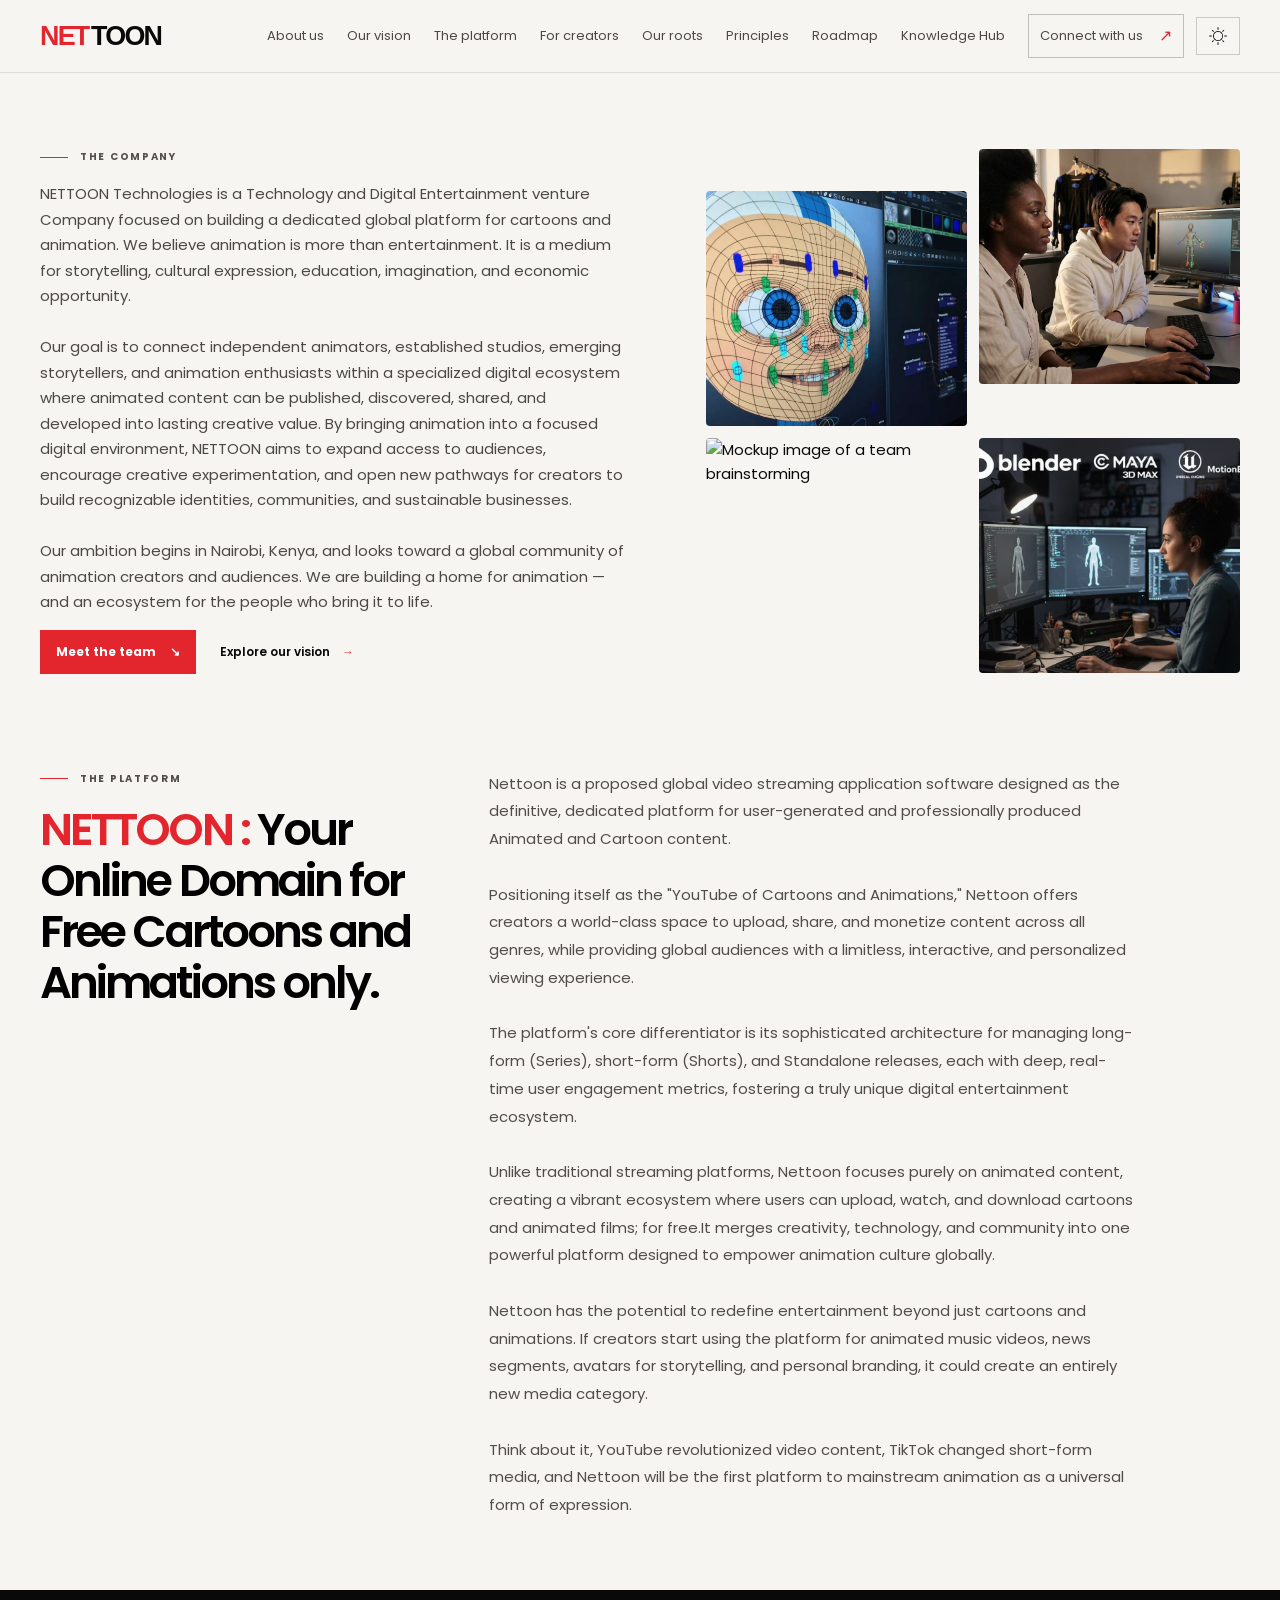
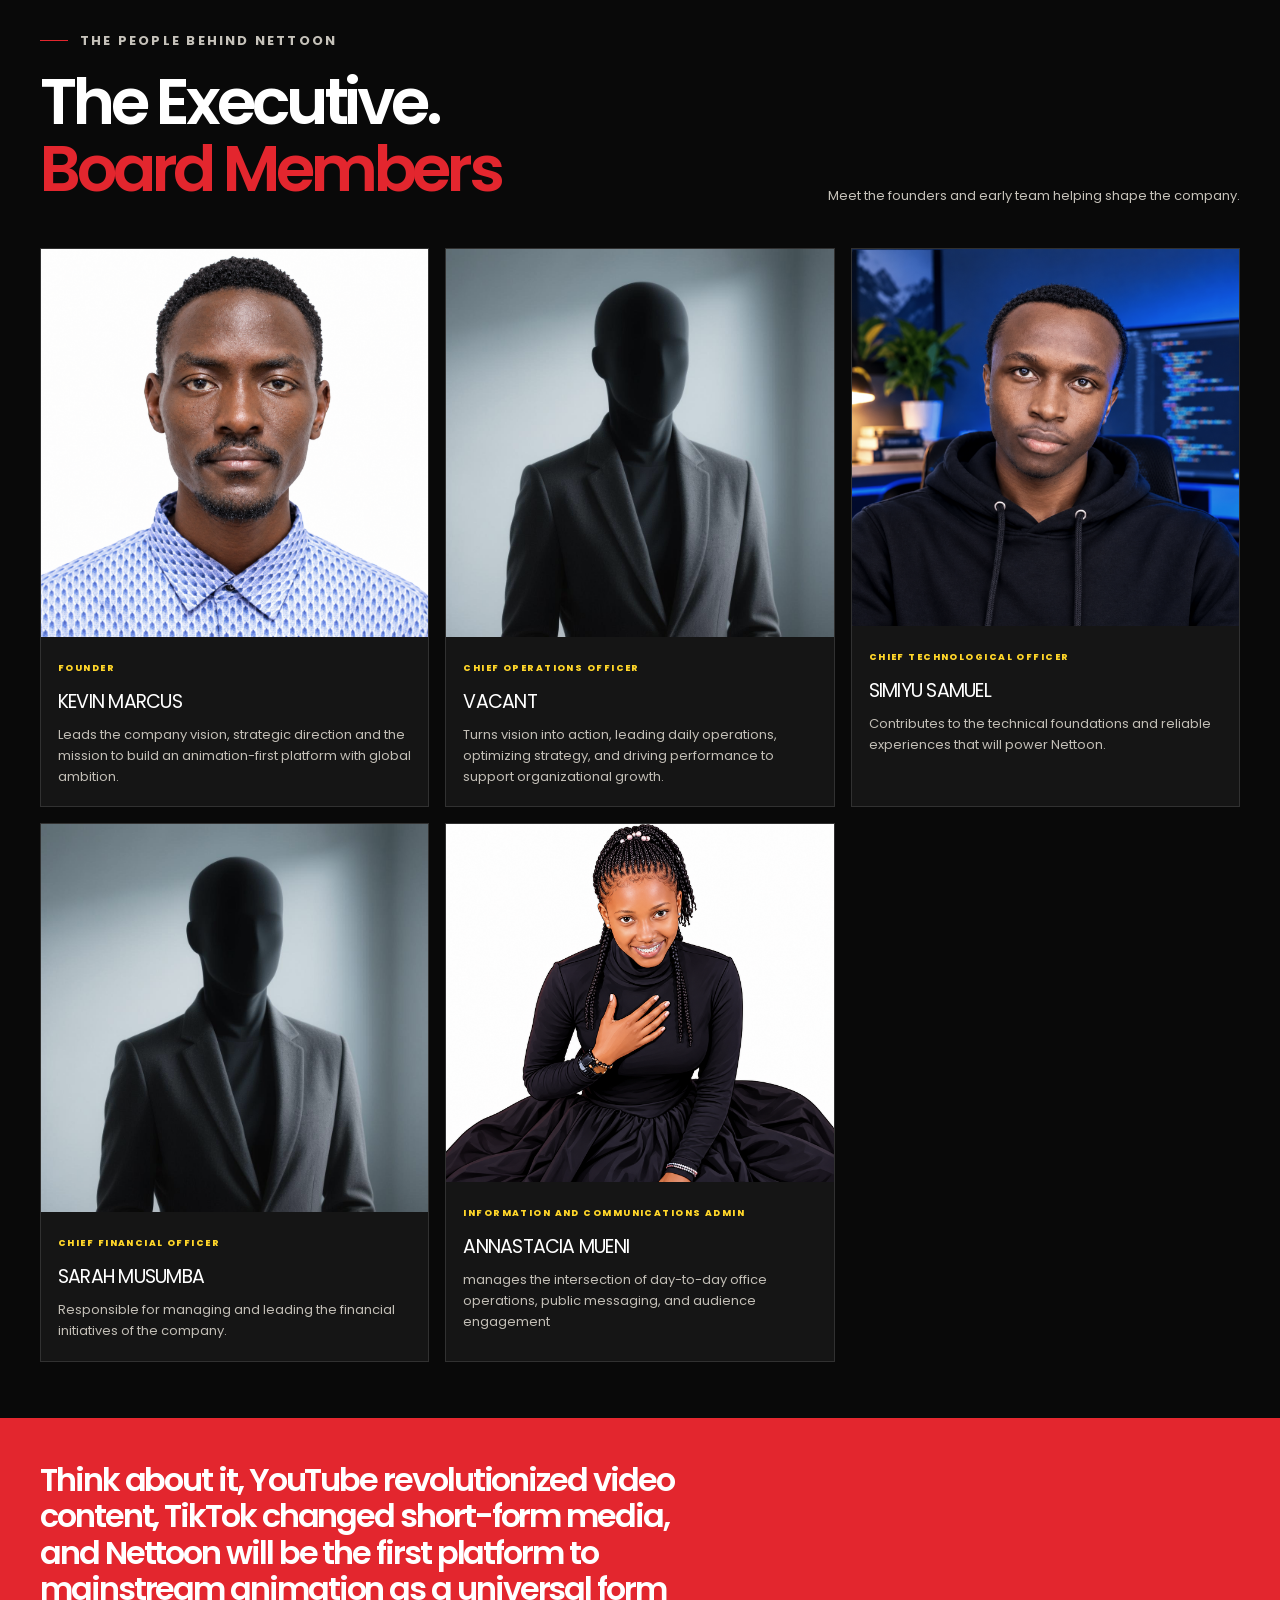
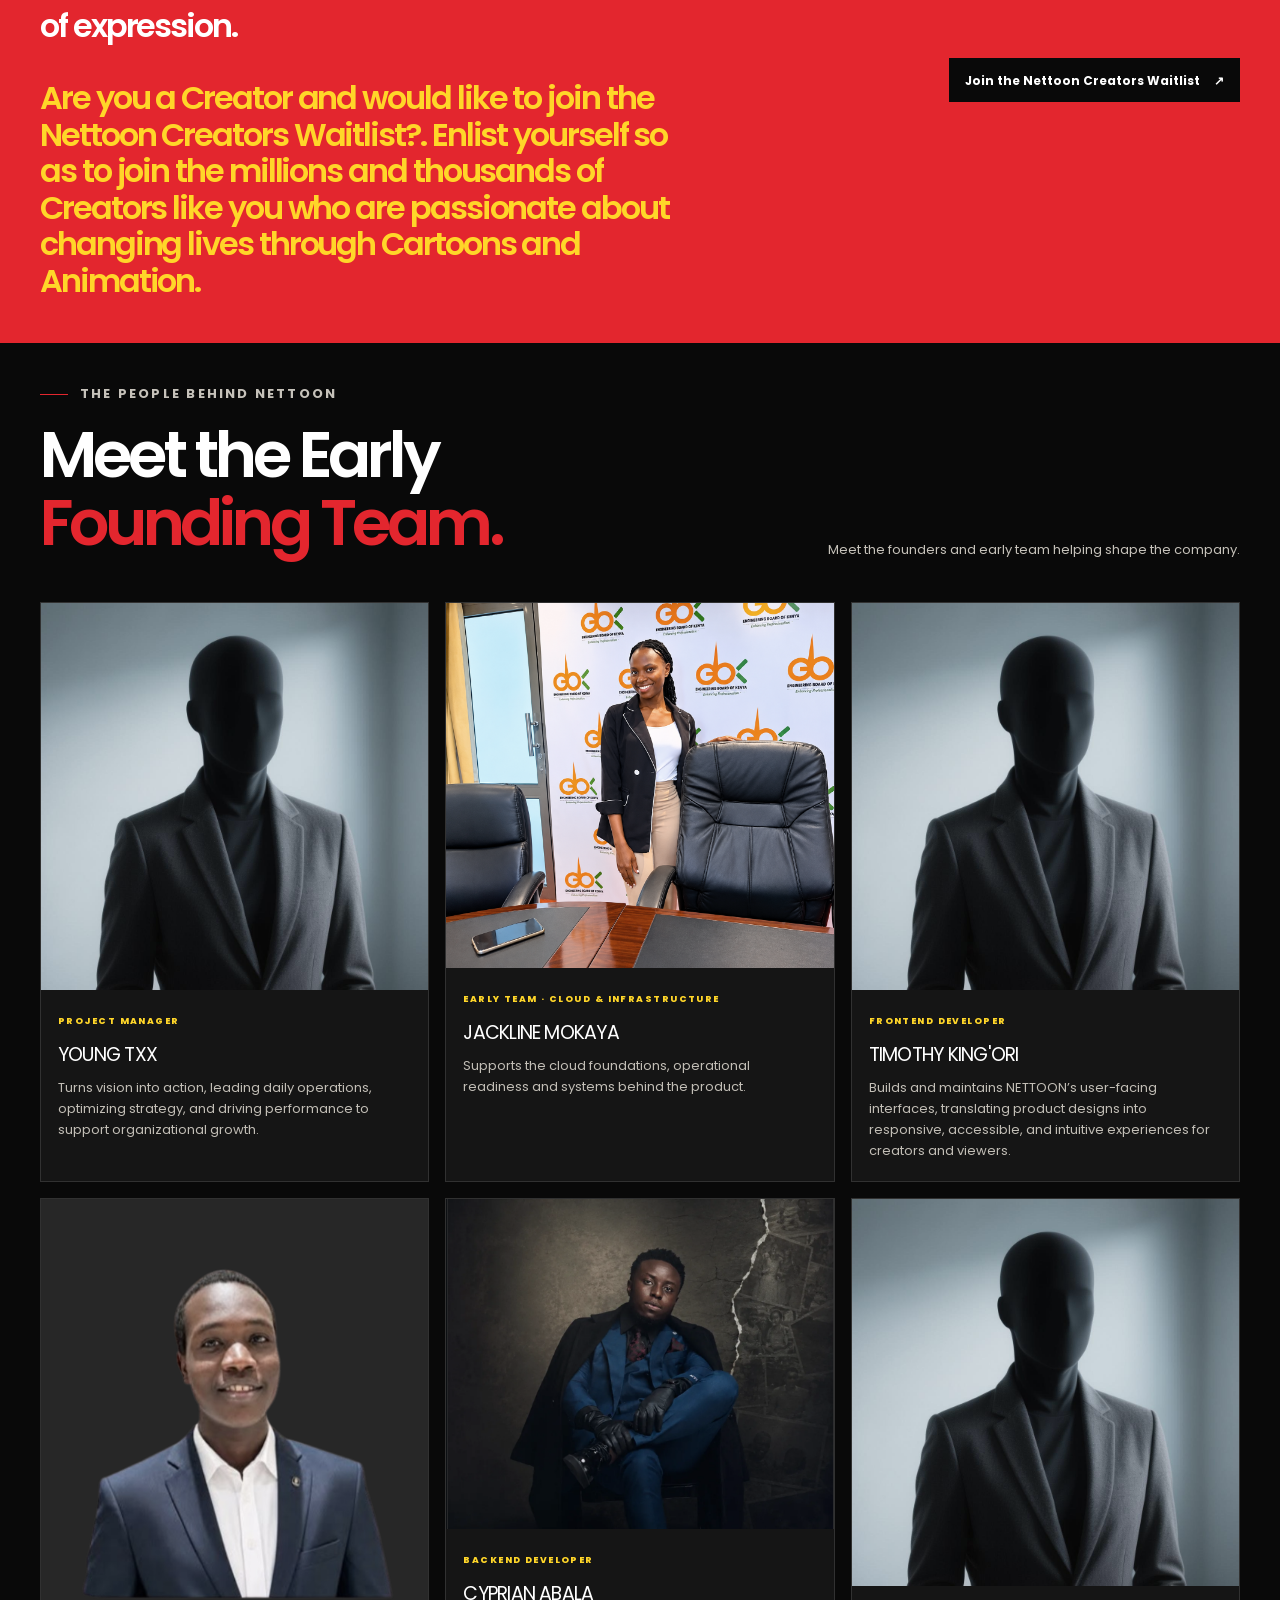
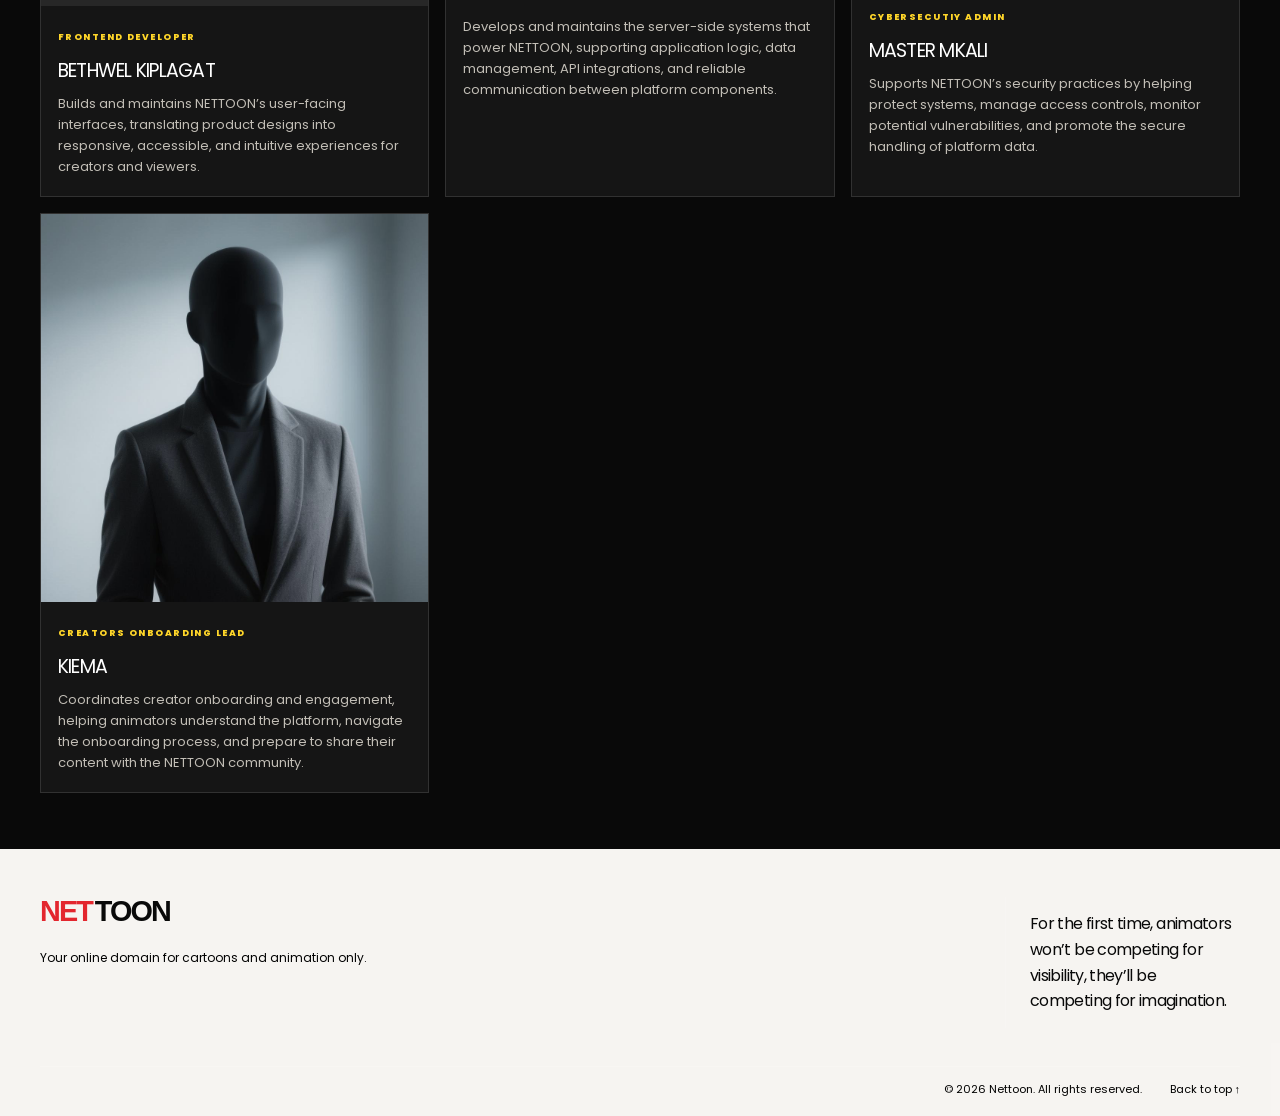
==== commit 14c1fb25: "Add files via upload" ====
--- a/about.html
+++ b/about.html
@@ -56,7 +56,7 @@
             <a href="roots.html">Our roots</a>
             <a href="principles.html">Principles</a>
             <a href="roadmap.html">Roadmap</a>
-
+  <a href="knowledge.html">Knowledge Hub</a>
             <div class="nav-actions">
 
                 <!-- Contact link -->
@@ -104,7 +104,7 @@
                     </h1>
 
                     <p class="about-hero-copy">
-NETTOON Technologies is a technology and digital entertainment venture Company focused on building a dedicated
+NETTOON Technologies is a Technology and Digital Entertainment venture Company focused on building a dedicated
  global platform for cartoons and animation.
 
 We believe animation is more than entertainment. It is a medium for storytelling, 
@@ -135,15 +135,15 @@
                     </div>
                 </div>
 
-                <div class="about-photo-mosaic" aria-label="Placeholder images representing the Nettoon team and creative community">
-
-                    <img src="lwanda magere (1).png" alt="Mockup image of a collaborative team meeting">
-
-                    <img src="13.png" alt="Mockup image of creative teammates working together">
-
-                    <img src="images (2).jpeg" alt="Mockup image of a team brainstorming">
-
-                    <img src="IMG-20260404-WA0005.jpg" alt="Mockup image of a team discussion">
+                          <div class="about-photo-mosaic" aria-label="Placeholder images representing the Nettoon team and creative community">
+
+                    <img src="art 1.jpg" alt="Mockup image of creative teammates working together">
+
+                    <img src="creator 3.jpg" alt="Mockup image of a collaborative team meeting">
+
+                    <img src="industry.jpg" alt="Mockup image of a team brainstorming" style="margin-top: 0rem;">
+
+                    <img src="17.jpg" alt="Mockup image of a team discussion">
 
                     <span class="about-photo-label" style="display:none">Mockup imagery · replace before launch</span>
                 </div>
--- a/styles.css
+++ b/styles.css
@@ -4478,7 +4478,7 @@
 
 /* 8. Keep the fixed-height hero from feeling excessively tall */
 .hero.section-shell {
-  height: clamp(520px, 70vh, 660px);
+  height: clamp(520px, 95vh, 660px);
 }
 
 .hero.section-shell .hero-layout {
@@ -4842,7 +4842,7 @@
 
 /* Countries ticker — reduce font size */
 .ticker {
-    font-size: 0.85rem;
+    font-size: 0.7rem;
 }
 
 .ticker-track {
@@ -4856,4 +4856,322 @@
 
 .ticker {
     margin-top: -30px;
+}
+/* Creator section layout */
+.creator-layout {
+    display: grid;
+    grid-template-columns: 1fr 1fr;
+    align-items: center;
+    gap: 4rem;
+}
+
+/* Text on the left */
+.creator-copy {
+    grid-column: 1;
+    grid-row: 1;
+}
+
+.creator-visual {
+    grid-column: 2;
+    grid-row: 1;
+    margin-top: 12rem;
+}
+.creator-mockup {
+    display: block;
+    width: 100%;
+    height: auto;
+    object-fit: cover;
+}
+
+@media (max-width: 768px) {
+    .creator-layout {
+        grid-template-columns: 1fr;
+        gap: 2rem;
+    }
+
+    .creator-copy {
+        grid-column: 1;
+        grid-row: 1;
+    }
+
+    .creator-visual {
+        grid-column: 1;
+        grid-row: 2;
+         margin-top: 0rem;
+    }
+}
+
+/* LIGHT MODE */
+.ownership-title {
+    color: #000000;
+}
+
+.localization-title {
+    color: #e60000;
+}
+
+/* DARK MODE */
+html[data-theme="dark"] .ownership-title {
+    color:white;
+}
+
+html[data-theme="dark"] .localization-title {
+    color: #ffd629;
+}
+
+/* LIGHT MODE */
+.vision-title {
+    color: #000000;
+}
+
+.statement-title {
+    color: #e60000;
+}
+
+/* DARK MODE */
+html[data-theme="dark"] .vision-title {
+    color: white;
+}
+
+html[data-theme="dark"] .statement-title {
+    color: #ffd629;
+}
+/* LIGHT MODE */
+.mission-title {
+    color: #000000;
+}
+
+.mission-statement-title {
+    color: #e60000;
+}
+
+/* DARK MODE */
+html[data-theme="dark"] .mission-title {
+    color: white;
+}
+
+html[data-theme="dark"] .mission-statement-title {
+    color: #ffd629;
+}
+/* LIGHT MODE */
+.core-values-title {
+    color: #000000;
+}
+
+.cultural-philosophy-title {
+    color: #e60000;
+}
+
+/* DARK MODE */
+html[data-theme="dark"] .core-values-title {
+    color: #e60000;
+}
+
+html[data-theme="dark"] .cultural-philosophy-title {
+    color: #ffd629;
+}
+
+/* =========================================
+   NETTOON — CALL TO ACTION
+   INHERIT ESTABLISHED PLATFORM TYPOGRAPHY
+========================================= */
+/* =========================================
+   NETTOON — CALL TO ACTION
+========================================= */
+
+.cta-section {
+    margin-top: 5rem;
+    padding: 5rem 0;
+}
+
+/* Two-column layout */
+.cta-layout {
+    display: grid;
+    grid-template-columns: 1fr 1fr;
+    align-items: center;
+    gap: 4rem;
+}
+
+/* LEFT — TEXT */
+.cta-copy {
+    grid-column: 1;
+    grid-row: 1;
+    text-align: left;
+}
+
+.cta-copy .eyebrow {
+    justify-content: flex-start;
+}
+
+.cta-title {
+    margin-bottom: 2rem;
+}
+
+.cta-copy .large-copy {
+    margin-bottom: 1.25rem;
+}
+
+.cta-copy p {
+    margin-bottom: 1.25rem;
+}
+
+.cta-copy strong {
+    font-weight: 700;
+}
+
+/* Closing statement */
+.cta-closing {
+    margin: 2.5rem 0 2rem;
+}
+
+/* RIGHT — IMAGE */
+.cta-visual {
+    grid-column: 2;
+    grid-row: 1;
+    margin-top: 2rem;
+}
+
+.cta-visual .creator-mockup {
+    display: block;
+    width: 100%;
+    height: auto;
+    object-fit: cover;
+}
+
+.creator-visual .cta-visual
+{
+
+  margin-top: 100rem;
+}
+
+/* =========================================
+   BRAND COLORS
+========================================= */
+
+/* Light mode */
+.cta-title em,
+.cta-closing em {
+    color: #e60000;
+}
+
+/* Dark mode */
+html[data-theme="dark"] .cta-title em,
+html[data-theme="dark"] .cta-closing em {
+    color: #ffd629;
+}
+
+/* =========================================
+   DESKTOP — PUSH CTA IMAGE DOWN
+========================================= */
+
+@media (min-width: 769px) {
+    .cta-visual {
+        margin-top: 15rem;
+    }
+}
+
+/* =========================================
+   MOBILE RESPONSIVENESS
+========================================= */
+
+
+@media (max-width: 768px) {
+
+    .cta-layout {
+        grid-template-columns: 1fr;
+        gap: 2rem;
+    }
+
+    .cta-copy {
+        grid-column: 1;
+        grid-row: 1;
+    }
+
+    .cta-visual {
+        grid-column: 1;
+        grid-row: 2;
+        margin-top: 0;
+    }
+
+    .cta-closing {
+        margin: 2rem 0 1.5rem;
+    }
+
+}
+
+
+/* ========================================
+   CELESTIAL TICKER ANIMATION
+======================================== */
+
+#countryTicker {
+    width: 100%;
+    overflow: hidden;
+}
+
+.country-ticker-track {
+    display: flex;
+    width: max-content;
+    flex-wrap: nowrap;
+    align-items: center;
+    animation: countryTickerMove 30s linear infinite;
+    will-change: transform;
+}
+
+.country-ticker-track > * {
+    flex-shrink: 0;
+}
+
+.country-ticker-track .country {
+    display: inline-flex;
+    align-items: center;
+    gap: 8px;
+    white-space: nowrap;
+    margin-right: 24px;
+}
+
+.country-ticker-track .country img {
+    width: 28px;
+    height: 21px;
+    object-fit: contain;
+}
+
+.country-ticker-track .ticker-star {
+    margin-right: 24px;
+    font-size: 16px;
+}
+
+@keyframes countryTickerMove {
+    from {
+        transform: translateX(0);
+    }
+
+    to {
+        transform: translateX(-50%);
+    }
+}
+
+@media (prefers-reduced-motion: reduce) {
+    .country-ticker-track {
+        animation: none;
+    }
+}
+
+/* NETTOON ticker — ultra-slow scrolling */
+.ticker-track {
+    animation-duration: 1800s !important;
+    animation-timing-function: linear !important;
+    animation-iteration-count: infinite !important;
+}
+
+/* NETTOON — Sticky country ticker */
+.ticker {
+    position: sticky;
+    top: 72px; /* Match the actual desktop header height */
+    z-index: 100;
+    width: 100%;
+    overflow: hidden;
+    white-space: nowrap;
+    margin-top: 0;
+    background: var(--background, #fff);
 }
